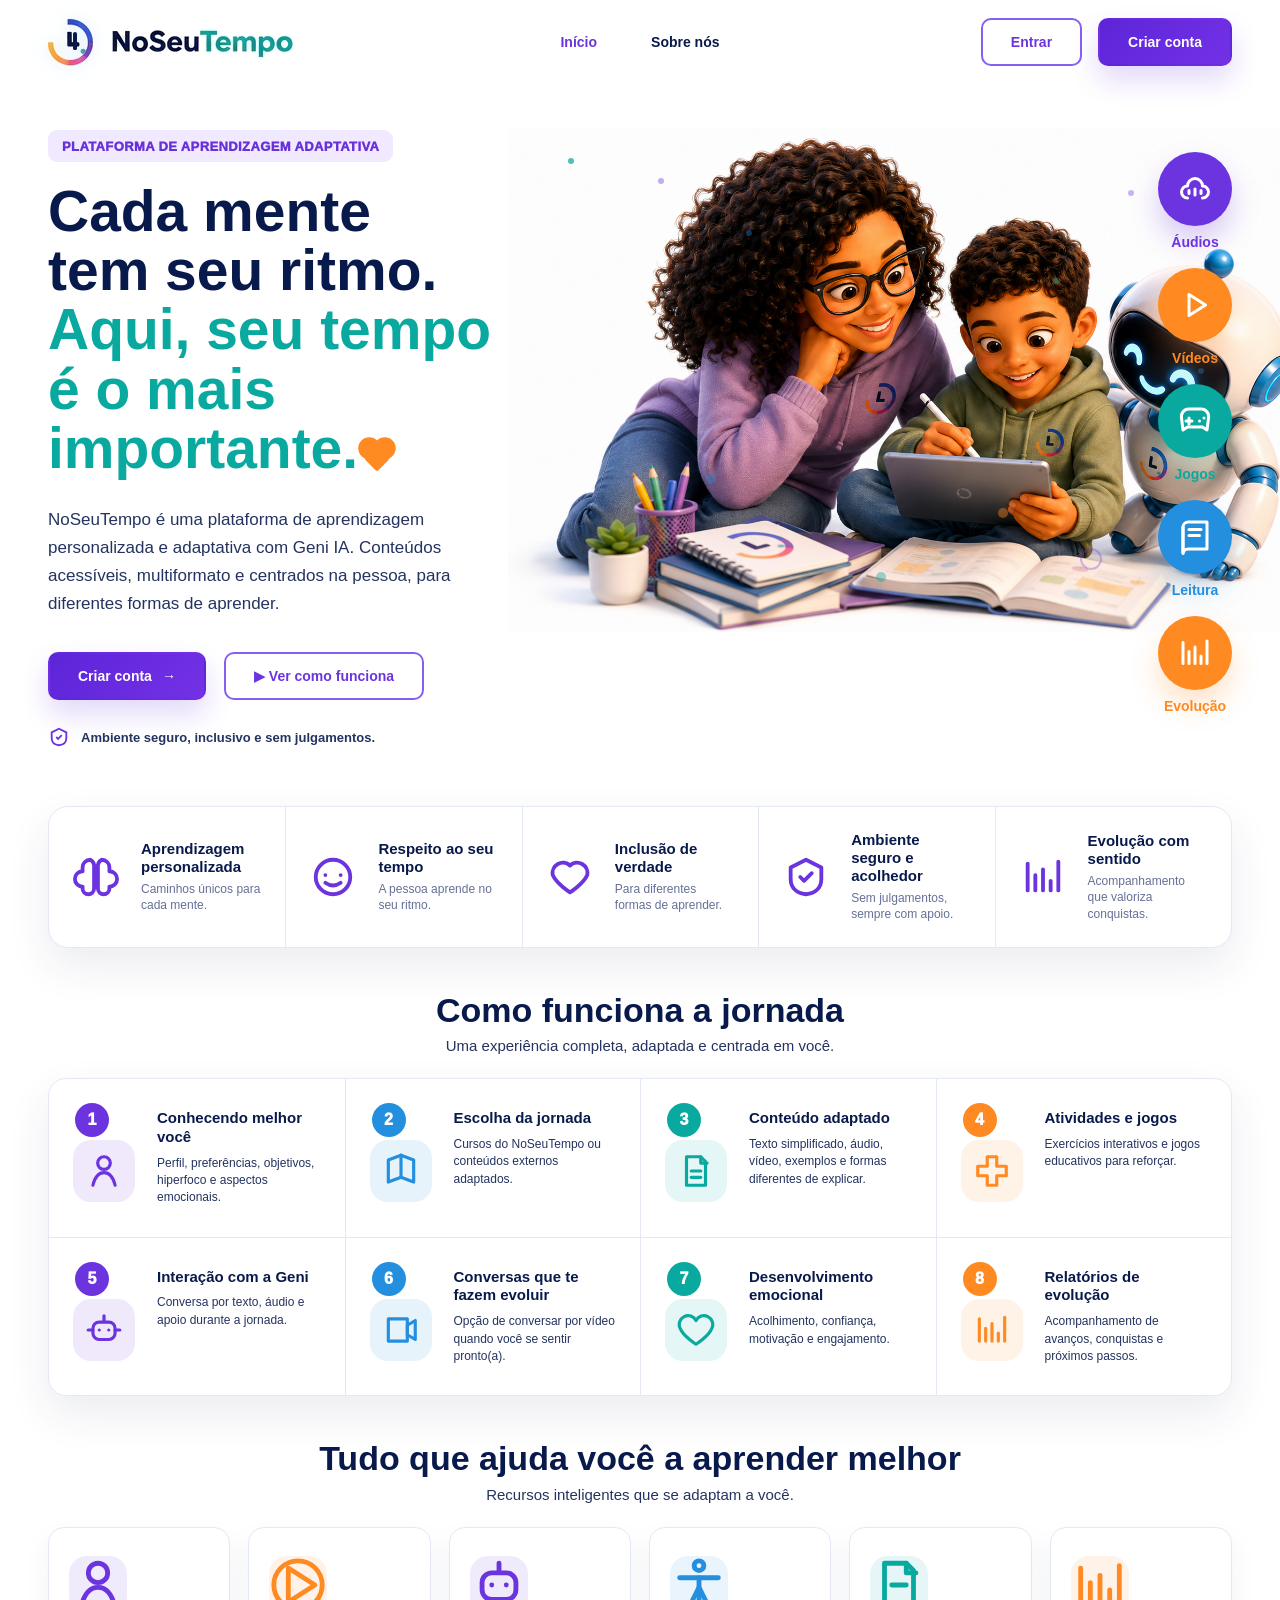
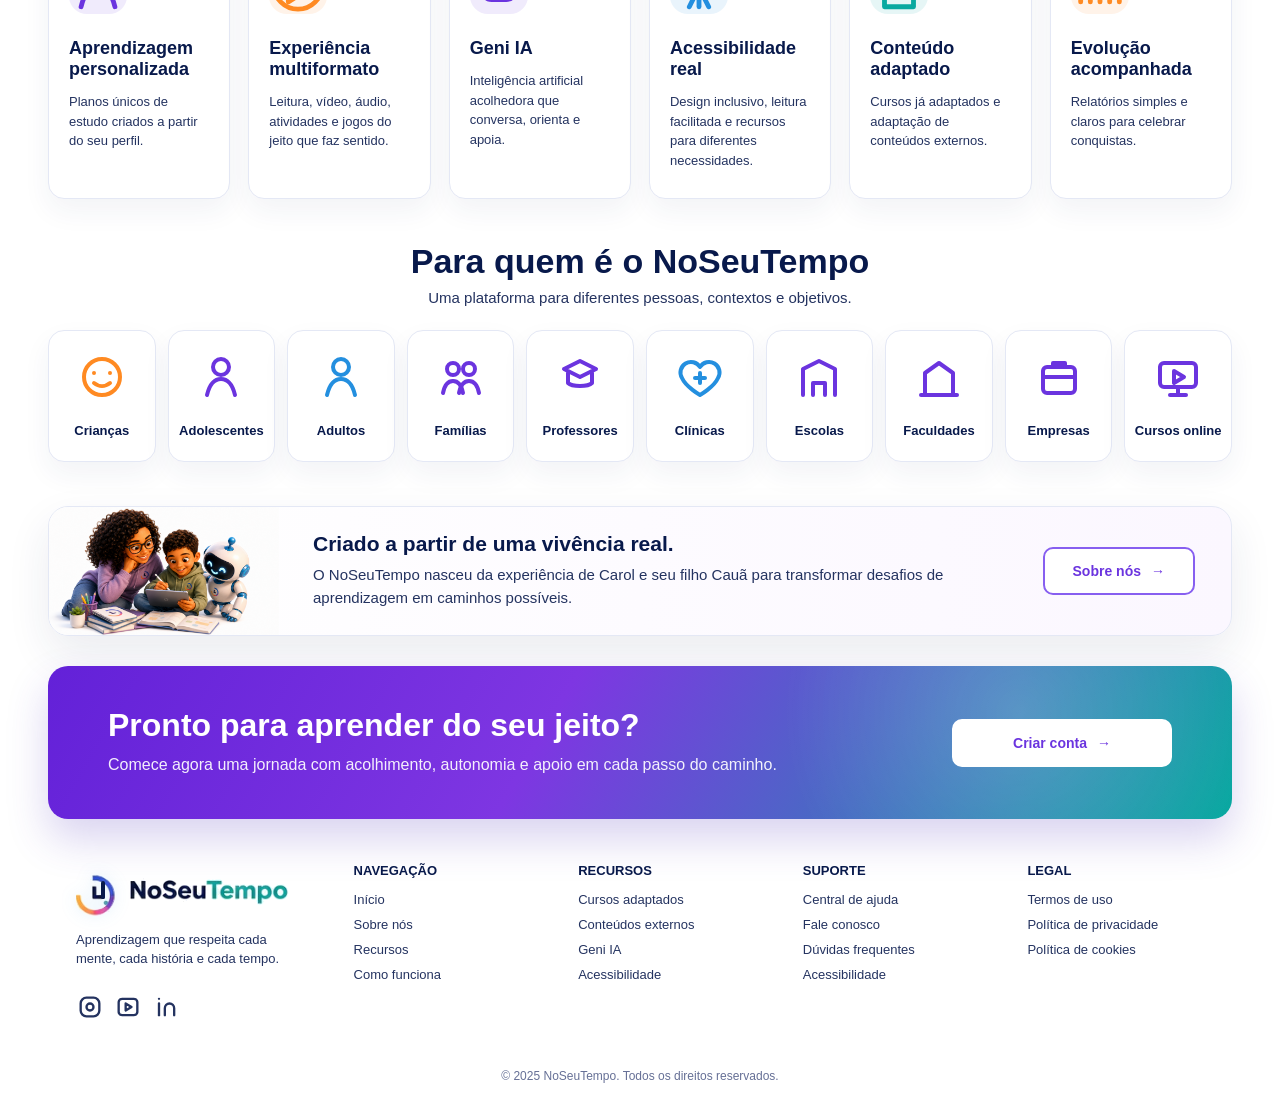
==== index.html @ c4e6cfd3 "Reapply "Ajusta hero com movimento e fundo limpo" This reverts commit c421df53756c63078d2cfce606e432" ====
<!doctype html>
<html lang="pt-BR">
  <head>
    <meta charset="utf-8" />
    <meta name="viewport" content="width=device-width, initial-scale=1" />
    <title>NoSeuTempo | Home pública</title>
    <meta name="description" content="NoSeuTempo é uma plataforma de aprendizagem adaptativa com Geni IA, conteúdos acessíveis e jornadas personalizadas." />
    <style>
      :root {
        --ink: #08194b;
        --text: #243360;
        --muted: #667096;
        --line: #e4e8f5;
        --panel: #ffffff;
        --purple: #6b34df;
        --purple-2: #934bff;
        --blue: #248fdf;
        --teal: #09a9a0;
        --orange: #ff8a22;
        --green: #15a86f;
        --shadow: 0 18px 44px rgba(35, 45, 94, 0.09);
      }

      * { box-sizing: border-box; }
      html { scroll-behavior: smooth; }
      body {
        margin: 0;
        overflow-x: hidden;
        color: var(--text);
        background: #ffffff;
        font-family: Inter, "Segoe UI", Arial, sans-serif;
      }
      a { color: inherit; text-decoration: none; }
      img { display: block; max-width: 100%; }

      .wrap { width: min(1280px, calc(100% - 96px)); margin: 0 auto; }

      .header {
        display: grid;
        grid-template-columns: 1fr auto 1fr;
        align-items: center;
        min-height: 84px;
        gap: 28px;
      }
      .brand,
      .logo-lockup {
        display: inline-flex;
        align-items: center;
        gap: 10px;
      }
      .logo-mark {
        position: relative;
        width: 54px;
        height: 52px;
        flex: 0 0 auto;
        filter: drop-shadow(0 0 8px rgba(36, 143, 223, .13));
      }
      .logo-mark::before,
      .logo-mark::after {
        position: absolute;
        z-index: 3;
        left: 25px;
        bottom: 18px;
        content: "";
        border-radius: 999px;
        background: var(--ink);
        transform-origin: 2px calc(100% - 2px);
      }
      .logo-mark::before {
        width: 4px;
        height: 18px;
        animation: logoMinuteHand 7s ease-in-out infinite;
      }
      .logo-mark::after {
        width: 4px;
        height: 13px;
        animation: logoHourHand 11s ease-in-out infinite;
      }
      .logo-clock,
      .logo-ring {
        width: 54px;
        height: 52px;
      }
      .logo-clock {
        flex: 0 0 auto;
      }
      .logo-ring {
        position: absolute;
        inset: 0;
        transform-origin: 50% 50%;
        animation: logoRingSpin 8s linear infinite;
        will-change: transform;
      }
      .logo-wordmark {
        width: 186px;
        height: auto;
        flex: 0 0 auto;
      }
      @keyframes logoRingSpin {
        to { transform: rotate(360deg); }
      }
      @keyframes logoMinuteHand {
        0%, 100% { transform: rotate(0deg); }
        50% { transform: rotate(22deg); }
      }
      @keyframes logoHourHand {
        0%, 100% { transform: rotate(-90deg); }
        50% { transform: rotate(-66deg); }
      }
      .nav { display: flex; gap: 54px; justify-content: center; font-size: 14px; font-weight: 850; color: var(--ink); }
      .nav a.active { color: var(--purple); }
      .actions { display: flex; justify-content: flex-end; gap: 16px; }
      .btn {
        display: inline-flex;
        align-items: center;
        justify-content: center;
        gap: 10px;
        min-height: 48px;
        padding: 0 28px;
        border-radius: 10px;
        border: 2px solid transparent;
        font-size: 14px;
        font-weight: 900;
        white-space: nowrap;
      }
      .btn-primary { color: #fff; background: linear-gradient(135deg, #5d25d8, #7431e6); box-shadow: 0 14px 28px rgba(93, 37, 216, .18); }
      .btn-outline { color: var(--purple); background: #fff; border-color: #875ff0; }

      .hero {
        display: grid;
        grid-template-columns: minmax(390px, .82fr) minmax(560px, 1.18fr);
        gap: 28px;
        align-items: start;
        padding: 46px 0 36px;
        background: #fff;
      }
      .badge {
        display: inline-flex;
        min-height: 32px;
        align-items: center;
        padding: 0 14px;
        border-radius: 9px;
        color: #6931d8;
        background: #f0e9ff;
        font-size: 13px;
        font-weight: 950;
        letter-spacing: .03em;
        text-transform: uppercase;
      }
      .hero h1 {
        margin: 20px 0 0;
        color: var(--ink);
        font-size: clamp(44px, 4.45vw, 64px);
        line-height: 1.04;
        letter-spacing: 0;
      }
      .hero h1 span { color: var(--teal); }
      .heart {
        display: inline-block;
        width: 22px;
        height: 22px;
        margin-left: 8px;
        border-radius: 7px 7px 2px 7px;
        background: var(--orange);
        transform: rotate(45deg);
        vertical-align: 0.02em;
      }
      .heart::before, .heart::after {
        position: absolute;
        content: "";
        width: 22px;
        height: 22px;
        border-radius: 50%;
        background: var(--orange);
      }
      .heart::before { left: -11px; top: 0; }
      .heart::after { left: 0; top: -11px; }
      .hero p {
        max-width: 530px;
        margin: 28px 0 0;
        color: var(--text);
        font-size: 17px;
        line-height: 1.65;
      }
      .hero-actions { display: flex; gap: 18px; margin-top: 34px; }
      .safe-note {
        display: flex;
        align-items: center;
        gap: 11px;
        margin-top: 26px;
        color: var(--text);
        font-size: 13px;
        font-weight: 850;
      }
      .safe-note svg { width: 22px; height: 22px; color: var(--purple); fill: none; stroke: currentColor; stroke-width: 2; }

      .hero-art {
        position: relative;
        min-height: 610px;
      }
      .family-hero {
        position: absolute;
        left: -42px;
        top: -2px;
        z-index: 2;
        width: 895px;
        max-width: none;
        animation: heroFloat 7s ease-in-out infinite;
      }
      .hero-ring {
        position: absolute;
        z-index: 1;
        right: 52px;
        top: 20px;
        width: 455px;
        height: 455px;
        border: 1px dashed rgba(107, 52, 223, .22);
        border-radius: 50%;
        background: transparent;
      }
      .learning-particles {
        position: absolute;
        z-index: 3;
        inset: 28px 74px 78px 18px;
        pointer-events: none;
      }
      .learning-particles::before,
      .learning-particles::after {
        position: absolute;
        width: 6px;
        height: 6px;
        content: "";
        border-radius: 50%;
        opacity: .72;
        background: var(--teal);
        box-shadow:
          90px 20px 0 rgba(107, 52, 223, .55),
          178px 72px 0 rgba(36, 143, 223, .5),
          330px 28px 0 rgba(255, 138, 34, .5),
          485px 120px 0 rgba(9, 169, 160, .5),
          560px 32px 0 rgba(107, 52, 223, .5),
          630px 210px 0 rgba(36, 143, 223, .45);
        animation: particleFlow 9s ease-in-out infinite;
      }
      .learning-particles::after {
        right: 56px;
        bottom: 92px;
        width: 18px;
        height: 18px;
        border: 2px solid rgba(107, 52, 223, .42);
        background: transparent;
        box-shadow:
          -88px -46px 0 -6px rgba(255, 138, 34, .58),
          -210px 18px 0 -6px rgba(9, 169, 160, .55),
          -380px -80px 0 -6px rgba(36, 143, 223, .5);
        animation: particleFlowAlt 10s ease-in-out infinite;
      }
      .side-icons {
        position: absolute;
        right: 0;
        top: 22px;
        z-index: 4;
        display: grid;
        gap: 18px;
      }
      .side-feature {
        display: grid;
        justify-items: center;
        gap: 8px;
        color: var(--c);
        font-size: 14px;
        font-weight: 900;
      }
      .side-feature .circle {
        display: grid;
        place-items: center;
        width: 74px;
        height: 74px;
        border-radius: 50%;
        color: #fff;
        background: var(--c);
        box-shadow: 0 15px 28px color-mix(in srgb, var(--c) 25%, transparent);
      }
      .side-feature svg { width: 36px; height: 36px; fill: none; stroke: currentColor; stroke-width: 2; stroke-linecap: round; stroke-linejoin: round; }
      @keyframes heroFloat {
        0%, 100% { transform: translate3d(0, 0, 0); }
        50% { transform: translate3d(0, -10px, 0); }
      }
      @keyframes particleFlow {
        0%, 100% { transform: translate3d(0, 0, 0); opacity: .6; }
        50% { transform: translate3d(12px, -16px, 0); opacity: .92; }
      }
      @keyframes particleFlowAlt {
        0%, 100% { transform: translate3d(0, 0, 0) rotate(0deg); opacity: .48; }
        50% { transform: translate3d(-14px, 10px, 0) rotate(18deg); opacity: .82; }
      }

      .value-strip {
        display: grid;
        grid-template-columns: repeat(5, 1fr);
        align-items: stretch;
        margin-top: 22px;
        border: 1px solid var(--line);
        border-radius: 20px;
        background: #fff;
        box-shadow: var(--shadow);
        overflow: hidden;
      }
      .value-item {
        display: grid;
        grid-template-columns: 54px 1fr;
        gap: 14px;
        align-items: center;
        min-height: 118px;
        padding: 24px 24px;
        border-left: 1px solid var(--line);
      }
      .value-item:first-child { border-left: 0; }
      .line-icon { width: 46px; height: 46px; color: var(--c); }
      .line-icon svg, .feature-icon svg, .audience-icon svg, .journey-icon svg, .footer-social svg {
        width: 100%; height: 100%; fill: none; stroke: currentColor; stroke-width: 2; stroke-linecap: round; stroke-linejoin: round;
      }
      .value-item strong { display: block; color: var(--ink); font-size: 15px; line-height: 1.2; }
      .value-item p { margin: 5px 0 0; color: var(--muted); font-size: 12px; line-height: 1.35; }

      .section-title { margin: 44px 0 24px; text-align: center; }
      .section-title h2 { margin: 0; color: var(--ink); font-size: 34px; line-height: 1.1; }
      .section-title p { margin: 8px 0 0; color: var(--text); font-size: 15px; }

      .journey-panel {
        display: grid;
        grid-template-columns: repeat(4, 1fr);
        border: 1px solid var(--line);
        border-radius: 18px;
        background: #fff;
        box-shadow: var(--shadow);
        overflow: hidden;
      }
      .journey-step {
        position: relative;
        display: grid;
        grid-template-columns: 68px 1fr;
        gap: 16px;
        min-height: 154px;
        padding: 30px 24px;
        border-left: 1px solid var(--line);
        border-top: 1px solid var(--line);
      }
      .journey-step:nth-child(4n+1) { border-left: 0; }
      .journey-step:nth-child(-n+4) { border-top: 0; }
      .num {
        position: absolute;
        top: 24px;
        left: 26px;
        display: grid;
        place-items: center;
        width: 34px;
        height: 34px;
        border-radius: 50%;
        color: #fff;
        background: var(--c);
        font-weight: 950;
      }
      .journey-icon {
        align-self: center;
        width: 62px;
        height: 62px;
        margin-top: 26px;
        padding: 12px;
        border-radius: 18px;
        color: var(--c);
        background: color-mix(in srgb, var(--c) 11%, #fff);
      }
      .journey-step h3 { margin: 0; color: var(--ink); font-size: 15px; line-height: 1.25; }
      .journey-step p { margin: 8px 0 0; color: var(--text); font-size: 12px; line-height: 1.45; }

      .resource-grid {
        display: grid;
        grid-template-columns: repeat(6, 1fr);
        gap: 18px;
      }
      .resource-card, .audience-card {
        border: 1px solid var(--line);
        border-radius: 16px;
        background: #fff;
        box-shadow: 0 12px 28px rgba(35, 45, 94, .06);
      }
      .resource-card {
        min-height: 250px;
        padding: 28px 20px;
      }
      .feature-icon {
        display: grid;
        place-items: center;
        width: 58px;
        height: 58px;
        border-radius: 18px;
        color: var(--c);
        background: color-mix(in srgb, var(--c) 10%, #fff);
      }
      .resource-card h3 { margin: 24px 0 0; color: var(--ink); font-size: 18px; line-height: 1.18; }
      .resource-card p { margin: 12px 0 0; color: var(--text); font-size: 13px; line-height: 1.5; }

      .audience-grid {
        display: grid;
        grid-template-columns: repeat(10, 1fr);
        gap: 12px;
      }
      .audience-card {
        display: grid;
        place-items: center;
        gap: 10px;
        min-height: 132px;
        padding: 16px 8px;
        color: var(--ink);
        text-align: center;
        font-size: 13px;
        font-weight: 900;
      }
      .audience-icon { width: 48px; height: 48px; color: var(--c); }

      .origin {
        display: grid;
        grid-template-columns: 230px 1fr auto;
        gap: 34px;
        align-items: center;
        margin-top: 44px;
        padding: 0 36px 0 0;
        border: 1px solid var(--line);
        border-radius: 20px;
        background: linear-gradient(90deg, #fff, #fbf7ff);
        box-shadow: var(--shadow);
        overflow: hidden;
      }
      .origin img { width: 230px; height: 128px; object-fit: cover; object-position: center; }
      .origin strong { display: block; color: var(--ink); font-size: 21px; }
      .origin p { max-width: 660px; margin: 8px 0 0; color: var(--text); font-size: 15px; line-height: 1.5; }

      .cta {
        display: grid;
        grid-template-columns: 1fr auto;
        align-items: center;
        gap: 26px;
        margin-top: 30px;
        padding: 42px 60px;
        border-radius: 20px;
        color: #fff;
        background:
          radial-gradient(circle at 82% 30%, rgba(255,255,255,.18), transparent 24%),
          linear-gradient(120deg, #6321d8 0%, #7e36e2 42%, #08a9a0 100%);
        box-shadow: 0 20px 42px rgba(81, 54, 188, .22);
      }
      .cta h2 { margin: 0; font-size: 32px; line-height: 1.12; }
      .cta p { margin: 10px 0 0; font-size: 16px; line-height: 1.5; color: rgba(255,255,255,.92); }
      .cta .btn { color: var(--purple); background: #fff; border-color: #fff; min-width: 220px; }

      .footer {
        display: grid;
        grid-template-columns: 1.3fr repeat(4, 1fr);
        gap: 48px;
        padding: 44px 28px 18px;
      }
      .footer .logo-mark { width: 46px; height: 44px; }
      .footer .logo-clock,
      .footer .logo-ring { width: 46px; height: 44px; }
      .footer .logo-wordmark { width: 162px; }
      .footer .logo-lockup { gap: 8px; }
      .footer small { display: block; max-width: 240px; margin-top: 10px; color: var(--text); font-size: 13px; line-height: 1.45; }
      .footer h3 { margin: 0 0 14px; color: var(--ink); font-size: 13px; text-transform: uppercase; }
      .footer a, .footer span { display: block; margin-top: 10px; color: var(--text); font-size: 13px; }
      .footer .logo-lockup { display: inline-flex; margin-top: 0; }
      .socials { display: flex; gap: 10px; margin-top: 14px; }
      .footer-social { display: grid !important; place-items: center; width: 28px; height: 28px; color: #7b859f; }
      .copyright { grid-column: 1 / -1; color: var(--muted); text-align: center; font-size: 12px; }

      @media (max-width: 1120px) {
        .wrap { width: min(920px, calc(100% - 44px)); }
        .hero { grid-template-columns: 1fr; }
        .hero-art { min-height: 560px; }
        .value-strip { grid-template-columns: repeat(2, 1fr); }
        .value-item:nth-child(odd) { border-left: 0; }
        .journey-panel { grid-template-columns: repeat(2, 1fr); }
        .journey-step:nth-child(4n+1) { border-left: 1px solid var(--line); }
        .journey-step:nth-child(2n+1) { border-left: 0; }
        .journey-step:nth-child(-n+4) { border-top: 1px solid var(--line); }
        .journey-step:nth-child(-n+2) { border-top: 0; }
        .resource-grid { grid-template-columns: repeat(3, 1fr); }
        .audience-grid { grid-template-columns: repeat(5, 1fr); }
        .origin { grid-template-columns: 220px 1fr; padding-right: 24px; }
        .origin .btn { grid-column: 2; justify-self: start; margin-bottom: 22px; }
        .footer { grid-template-columns: repeat(2, 1fr); }
      }

      @media (max-width: 680px) {
        .wrap { width: min(350px, calc(100% - 36px)); }
        .header { grid-template-columns: 1fr auto; min-height: 78px; }
        .logo-mark,
        .logo-clock,
        .logo-ring { width: 45px; height: 43px; }
        .logo-wordmark { width: 154px; }
        .nav { display: none; }
        .actions .btn-outline { display: none; }
        .actions .btn { min-height: 42px; padding: 0 16px; }
        .hero { padding: 28px 0 34px; }
        .hero h1 { font-size: 40px; }
        .hero p { font-size: 16px; line-height: 1.58; }
        .hero-actions { flex-direction: column; }
        .hero-actions .btn { width: 100%; }
        .hero-art { min-height: 600px; }
        .family-hero { left: -20px; right: auto; top: auto; bottom: 28px; width: 420px; max-width: none; }
        .hero-ring { top: 80px; right: -70px; width: 330px; height: 330px; }
        .learning-particles { inset: 70px 8px 120px 8px; }
        .side-icons { right: -4px; top: 20px; gap: 10px; }
        .side-feature { font-size: 11px; }
        .side-feature .circle { width: 48px; height: 48px; }
        .side-feature svg { width: 24px; height: 24px; }
        .value-strip, .journey-panel, .resource-grid, .audience-grid, .origin, .cta, .footer { grid-template-columns: 1fr; }
        .value-item, .value-item:first-child { border-left: 0; border-top: 1px solid var(--line); }
        .value-item:first-child { border-top: 0; }
        .journey-step, .journey-step:nth-child(2n+1) { border-left: 0; }
        .journey-step:nth-child(-n+2) { border-top: 1px solid var(--line); }
        .journey-step:first-child { border-top: 0; }
        .origin { padding: 0 0 24px; }
        .origin img { width: 100%; height: 170px; }
        .origin div { padding: 0 22px; }
        .origin .btn { grid-column: auto; margin: 0 22px; }
        .cta { padding: 30px 24px; }
        .cta .btn { width: 100%; min-width: 0; }
        .copyright { text-align: left; }
      }
      @media (prefers-reduced-motion: reduce) {
        .logo-ring,
        .logo-mark::before,
        .logo-mark::after,
        .family-hero,
        .learning-particles::before,
        .learning-particles::after {
          animation: none;
        }
      }
    </style>
  </head>
  <body>
    <header class="header wrap">
      <a class="brand" href="index.html" aria-label="NoSeuTempo">
        <span class="logo-mark" aria-hidden="true">
          <img class="logo-clock" src="assets/home/logo-clock.png" alt="" />
          <img class="logo-ring" src="assets/home/logo-ring.png" alt="" />
        </span>
        <img class="logo-wordmark" src="assets/home/logo-wordmark.png" alt="NoSeuTempo" />
      </a>
      <nav class="nav" aria-label="Navegação principal"><a class="active" href="#inicio">Início</a><a href="sobrenos.html">Sobre nós</a></nav>
      <div class="actions"><a class="btn btn-outline" href="plataforma.html">Entrar</a><a class="btn btn-primary" href="plataforma.html">Criar conta</a></div>
    </header>

    <main id="inicio" class="wrap">
      <section class="hero">
        <div>
          <span class="badge">Plataforma de aprendizagem adaptativa</span>
          <h1>Cada mente<br />tem seu ritmo.<br /><span>Aqui, seu tempo<br />é o mais importante.<i class="heart" aria-hidden="true"></i></span></h1>
          <p>NoSeuTempo é uma plataforma de aprendizagem personalizada e adaptativa com Geni IA. Conteúdos acessíveis, multiformato e centrados na pessoa, para diferentes formas de aprender.</p>
          <div class="hero-actions"><a class="btn btn-primary" href="plataforma.html">Criar conta <span aria-hidden="true">→</span></a><a class="btn btn-outline" href="#jornada">▶ Ver como funciona</a></div>
          <div class="safe-note"><svg viewBox="0 0 24 24"><path d="M12 3l8 4v6c0 4.8-3.2 7.4-8 8-4.8-.6-8-3.2-8-8V7l8-4z"/><path d="M9 12l2 2 4-4"/></svg>Ambiente seguro, inclusivo e sem julgamentos.</div>
        </div>

        <div class="hero-art" aria-label="Família aprendendo com a Geni">
          <div class="hero-ring"></div>
          <span class="learning-particles" aria-hidden="true"></span>
          <img class="family-hero" src="assets/home/tela-home.png" alt="Carol, Cauã e Geni estudando juntos" />
          <div class="side-icons">
            <div class="side-feature" style="--c:var(--purple)"><span class="circle"><svg viewBox="0 0 24 24"><path d="M7 18a4 4 0 0 1 0-8 5 5 0 0 1 10 0 4 4 0 0 1 0 8"/><path d="M8 15v-2"/><path d="M12 16v-4"/><path d="M16 15v-2"/></svg></span>Áudios</div>
            <div class="side-feature" style="--c:var(--orange)"><span class="circle"><svg viewBox="0 0 24 24"><path d="M8 5v14l11-7z"/></svg></span>Vídeos</div>
            <div class="side-feature" style="--c:var(--teal)"><span class="circle"><svg viewBox="0 0 24 24"><path d="M6 12h4"/><path d="M8 10v4"/><path d="M15 12h.01"/><path d="M18 10h.01"/><path d="M17 16l3 2 1-8a5 5 0 0 0-5-6H8a5 5 0 0 0-5 6l1 8 3-2z"/></svg></span>Jogos</div>
            <div class="side-feature" style="--c:var(--blue)"><span class="circle"><svg viewBox="0 0 24 24"><path d="M4 5.5A3.5 3.5 0 0 1 7.5 2H20v18H7.5A3.5 3.5 0 0 0 4 23z"/><path d="M4 5.5v17"/><path d="M8 7h8"/><path d="M8 11h7"/></svg></span>Leitura</div>
            <div class="side-feature" style="--c:var(--orange)"><span class="circle"><svg viewBox="0 0 24 24"><path d="M4 19V5"/><path d="M8 19v-8"/><path d="M12 19V8"/><path d="M16 19v-5"/><path d="M20 19V4"/></svg></span>Evolução</div>
          </div>
        </div>
      </section>

      <section class="value-strip" aria-label="Diferenciais">
        <article class="value-item" style="--c:var(--purple)"><span class="line-icon"><svg viewBox="0 0 24 24"><path d="M9 3a4 4 0 0 0-4 4v2a4 4 0 0 0 0 8v1a3 3 0 0 0 6 0V7a4 4 0 0 0-2-4z"/><path d="M15 3a4 4 0 0 1 4 4v2a4 4 0 0 1 0 8v1a3 3 0 0 1-6 0V7a4 4 0 0 1 2-4z"/></svg></span><div><strong>Aprendizagem personalizada</strong><p>Caminhos únicos para cada mente.</p></div></article>
        <article class="value-item" style="--c:var(--purple)"><span class="line-icon"><svg viewBox="0 0 24 24"><circle cx="12" cy="12" r="9"/><path d="M8 11h.01"/><path d="M16 11h.01"/><path d="M8 15c2.5 1.8 5.5 1.8 8 0"/></svg></span><div><strong>Respeito ao seu tempo</strong><p>A pessoa aprende no seu ritmo.</p></div></article>
        <article class="value-item" style="--c:var(--purple)"><span class="line-icon"><svg viewBox="0 0 24 24"><path d="M12 20s-7-4.4-9-9a5.4 5.4 0 0 1 9-5 5.4 5.4 0 0 1 9 5c-2 4.6-9 9-9 9z"/></svg></span><div><strong>Inclusão de verdade</strong><p>Para diferentes formas de aprender.</p></div></article>
        <article class="value-item" style="--c:var(--purple)"><span class="line-icon"><svg viewBox="0 0 24 24"><path d="M12 3l8 4v6c0 4.8-3.2 7.4-8 8-4.8-.6-8-3.2-8-8V7l8-4z"/><path d="M9 12l2 2 4-4"/></svg></span><div><strong>Ambiente seguro e acolhedor</strong><p>Sem julgamentos, sempre com apoio.</p></div></article>
        <article class="value-item" style="--c:var(--purple)"><span class="line-icon"><svg viewBox="0 0 24 24"><path d="M4 19V5"/><path d="M8 19v-8"/><path d="M12 19V8"/><path d="M16 19v-5"/><path d="M20 19V4"/></svg></span><div><strong>Evolução com sentido</strong><p>Acompanhamento que valoriza conquistas.</p></div></article>
      </section>

      <section id="jornada">
        <div class="section-title"><h2>Como funciona a jornada</h2><p>Uma experiência completa, adaptada e centrada em você.</p></div>
        <div class="journey-panel">
          <article class="journey-step" style="--c:var(--purple)"><span class="num">1</span><span class="journey-icon"><svg viewBox="0 0 24 24"><circle cx="12" cy="7" r="4"/><path d="M5 21c1.2-5 3.7-8 7-8s5.8 3 7 8"/></svg></span><div><h3>Conhecendo melhor você</h3><p>Perfil, preferências, objetivos, hiperfoco e aspectos emocionais.</p></div></article>
          <article class="journey-step" style="--c:var(--blue)"><span class="num">2</span><span class="journey-icon"><svg viewBox="0 0 24 24"><path d="M4 19V5l8-3 8 3v14l-8-3z"/><path d="M12 2v14"/></svg></span><div><h3>Escolha da jornada</h3><p>Cursos do NoSeuTempo ou conteúdos externos adaptados.</p></div></article>
          <article class="journey-step" style="--c:var(--teal)"><span class="num">3</span><span class="journey-icon"><svg viewBox="0 0 24 24"><path d="M6 3h9l3 3v15H6z"/><path d="M15 3v4h4"/><path d="M9 12h6"/><path d="M9 16h6"/></svg></span><div><h3>Conteúdo adaptado</h3><p>Texto simplificado, áudio, vídeo, exemplos e formas diferentes de explicar.</p></div></article>
          <article class="journey-step" style="--c:var(--orange)"><span class="num">4</span><span class="journey-icon"><svg viewBox="0 0 24 24"><path d="M9 3h6v6h6v6h-6v6H9v-6H3V9h6z"/></svg></span><div><h3>Atividades e jogos</h3><p>Exercícios interativos e jogos educativos para reforçar.</p></div></article>
          <article class="journey-step" style="--c:var(--purple)"><span class="num">5</span><span class="journey-icon"><svg viewBox="0 0 24 24"><path d="M12 3v3"/><rect x="5" y="7" width="14" height="11" rx="4"/><path d="M2 12h3"/><path d="M19 12h3"/><path d="M9 12h.01"/><path d="M15 12h.01"/></svg></span><div><h3>Interação com a Geni</h3><p>Conversa por texto, áudio e apoio durante a jornada.</p></div></article>
          <article class="journey-step" style="--c:var(--blue)"><span class="num">6</span><span class="journey-icon"><svg viewBox="0 0 24 24"><path d="M4 5h12v14H4z"/><path d="M16 9l5-3v12l-5-3z"/></svg></span><div><h3>Conversas que te fazem evoluir</h3><p>Opção de conversar por vídeo quando você se sentir pronto(a).</p></div></article>
          <article class="journey-step" style="--c:var(--teal)"><span class="num">7</span><span class="journey-icon"><svg viewBox="0 0 24 24"><path d="M12 21s-8-5-10-10a5.5 5.5 0 0 1 10-5 5.5 5.5 0 0 1 10 5c-2 5-10 10-10 10z"/></svg></span><div><h3>Desenvolvimento emocional</h3><p>Acolhimento, confiança, motivação e engajamento.</p></div></article>
          <article class="journey-step" style="--c:var(--orange)"><span class="num">8</span><span class="journey-icon"><svg viewBox="0 0 24 24"><path d="M4 19V5"/><path d="M8 19v-8"/><path d="M12 19V8"/><path d="M16 19v-5"/><path d="M20 19V4"/></svg></span><div><h3>Relatórios de evolução</h3><p>Acompanhamento de avanços, conquistas e próximos passos.</p></div></article>
        </div>
      </section>

      <section>
        <div class="section-title"><h2>Tudo que ajuda você a aprender melhor</h2><p>Recursos inteligentes que se adaptam a você.</p></div>
        <div class="resource-grid">
          <article class="resource-card" style="--c:var(--purple)"><span class="feature-icon"><svg viewBox="0 0 24 24"><circle cx="12" cy="7" r="4"/><path d="M5 21c1.2-5 3.7-8 7-8s5.8 3 7 8"/></svg></span><h3>Aprendizagem personalizada</h3><p>Planos únicos de estudo criados a partir do seu perfil.</p></article>
          <article class="resource-card" style="--c:var(--orange)"><span class="feature-icon"><svg viewBox="0 0 24 24"><path d="M8 5v14l11-7z"/><circle cx="12" cy="12" r="10"/></svg></span><h3>Experiência multiformato</h3><p>Leitura, vídeo, áudio, atividades e jogos do jeito que faz sentido.</p></article>
          <article class="resource-card" style="--c:var(--purple)"><span class="feature-icon"><svg viewBox="0 0 24 24"><path d="M12 3v3"/><rect x="5" y="7" width="14" height="11" rx="4"/><path d="M9 12h.01"/><path d="M15 12h.01"/></svg></span><h3>Geni IA</h3><p>Inteligência artificial acolhedora que conversa, orienta e apoia.</p></article>
          <article class="resource-card" style="--c:var(--blue)"><span class="feature-icon"><svg viewBox="0 0 24 24"><circle cx="12" cy="4" r="2"/><path d="M4 9h16"/><path d="M12 9v12"/><path d="M8 21l4-8 4 8"/></svg></span><h3>Acessibilidade real</h3><p>Design inclusivo, leitura facilitada e recursos para diferentes necessidades.</p></article>
          <article class="resource-card" style="--c:var(--teal)"><span class="feature-icon"><svg viewBox="0 0 24 24"><path d="M6 3h9l3 3v15H6z"/><path d="M15 3v4h4"/><path d="M9 12h6"/></svg></span><h3>Conteúdo adaptado</h3><p>Cursos já adaptados e adaptação de conteúdos externos.</p></article>
          <article class="resource-card" style="--c:var(--orange)"><span class="feature-icon"><svg viewBox="0 0 24 24"><path d="M4 19V5"/><path d="M8 19v-8"/><path d="M12 19V8"/><path d="M16 19v-5"/><path d="M20 19V4"/></svg></span><h3>Evolução acompanhada</h3><p>Relatórios simples e claros para celebrar conquistas.</p></article>
        </div>
      </section>

      <section>
        <div class="section-title"><h2>Para quem é o NoSeuTempo</h2><p>Uma plataforma para diferentes pessoas, contextos e objetivos.</p></div>
        <div class="audience-grid">
          <div class="audience-card" style="--c:var(--orange)"><span class="audience-icon"><svg viewBox="0 0 24 24"><circle cx="12" cy="12" r="9"/><path d="M8 10h.01"/><path d="M16 10h.01"/><path d="M8 15c2.5 2 5.5 2 8 0"/></svg></span>Crianças</div>
          <div class="audience-card" style="--c:var(--purple)"><span class="audience-icon"><svg viewBox="0 0 24 24"><circle cx="12" cy="7" r="4"/><path d="M5 21c1.2-5 3.7-8 7-8s5.8 3 7 8"/></svg></span>Adolescentes</div>
          <div class="audience-card" style="--c:var(--blue)"><span class="audience-icon"><svg viewBox="0 0 24 24"><circle cx="12" cy="7" r="4"/><path d="M5 21c1.2-5 3.7-8 7-8s5.8 3 7 8"/></svg></span>Adultos</div>
          <div class="audience-card" style="--c:var(--purple)"><span class="audience-icon"><svg viewBox="0 0 24 24"><circle cx="8" cy="8" r="3"/><circle cx="16" cy="8" r="3"/><path d="M3 20c.8-4 2.8-6 5-6s4.2 2 5 6"/><path d="M11 20c.8-4 2.8-6 5-6s4.2 2 5 6"/></svg></span>Famílias</div>
          <div class="audience-card" style="--c:var(--purple)"><span class="audience-icon"><svg viewBox="0 0 24 24"><path d="M4 8l8-4 8 4-8 4z"/><path d="M6 10v5c2 2 10 2 12 0v-5"/></svg></span>Professores</div>
          <div class="audience-card" style="--c:var(--blue)"><span class="audience-icon"><svg viewBox="0 0 24 24"><path d="M12 21s-7-4-9-8.5A5 5 0 0 1 12 7a5 5 0 0 1 9 5.5C19 17 12 21 12 21z"/><path d="M12 10v5"/><path d="M9.5 12.5h5"/></svg></span>Clínicas</div>
          <div class="audience-card" style="--c:var(--purple)"><span class="audience-icon"><svg viewBox="0 0 24 24"><path d="M4 21V8l8-4 8 4v13"/><path d="M9 21v-6h6v6"/></svg></span>Escolas</div>
          <div class="audience-card" style="--c:var(--purple)"><span class="audience-icon"><svg viewBox="0 0 24 24"><path d="M3 21h18"/><path d="M5 21V10l7-5 7 5v11"/></svg></span>Faculdades</div>
          <div class="audience-card" style="--c:var(--purple)"><span class="audience-icon"><svg viewBox="0 0 24 24"><rect x="4" y="7" width="16" height="13" rx="2"/><path d="M9 7V5h6v2"/><path d="M4 12h16"/></svg></span>Empresas</div>
          <div class="audience-card" style="--c:var(--purple)"><span class="audience-icon"><svg viewBox="0 0 24 24"><rect x="3" y="5" width="18" height="12" rx="2"/><path d="M8 21h8"/><path d="M12 17v4"/><path d="M10 9l5 3-5 3z"/></svg></span>Cursos online</div>
        </div>
      </section>

      <section class="origin">
        <img src="assets/home/tela-home.png" alt="Carol, Cauã e Geni" />
        <div><strong>Criado a partir de uma vivência real.</strong><p>O NoSeuTempo nasceu da experiência de Carol e seu filho Cauã para transformar desafios de aprendizagem em caminhos possíveis.</p></div>
        <a class="btn btn-outline" href="sobrenos.html">Sobre nós <span aria-hidden="true">→</span></a>
      </section>

      <section class="cta">
        <div><h2>Pronto para aprender do seu jeito?</h2><p>Comece agora uma jornada com acolhimento, autonomia e apoio em cada passo do caminho.</p></div>
        <a class="btn" href="plataforma.html">Criar conta <span aria-hidden="true">→</span></a>
      </section>
    </main>

    <footer class="footer wrap">
      <div><a class="logo-lockup" href="index.html" aria-label="NoSeuTempo"><span class="logo-mark" aria-hidden="true"><img class="logo-clock" src="assets/home/logo-clock.png" alt="" /><img class="logo-ring" src="assets/home/logo-ring.png" alt="" /></span><img class="logo-wordmark" src="assets/home/logo-wordmark.png" alt="NoSeuTempo" /></a><small>Aprendizagem que respeita cada mente, cada história e cada tempo.</small><div class="socials"><a class="footer-social" href="#"><svg viewBox="0 0 24 24"><rect x="4" y="4" width="16" height="16" rx="5"/><circle cx="12" cy="12" r="3"/></svg></a><a class="footer-social" href="#"><svg viewBox="0 0 24 24"><path d="M4 8s0-3 3-3h10c3 0 3 3 3 3v8s0 3-3 3H7c-3 0-3-3-3-3z"/><path d="M10 9l5 3-5 3z"/></svg></a><a class="footer-social" href="#"><svg viewBox="0 0 24 24"><path d="M6 9v10"/><path d="M6 5v.01"/><path d="M11 19v-6a4 4 0 0 1 8 0v6"/></svg></a></div></div>
      <div><h3>Navegação</h3><a>Início</a><a>Sobre nós</a><a>Recursos</a><a>Como funciona</a></div>
      <div><h3>Recursos</h3><a>Cursos adaptados</a><a>Conteúdos externos</a><a>Geni IA</a><a>Acessibilidade</a></div>
      <div><h3>Suporte</h3><a>Central de ajuda</a><a>Fale conosco</a><a>Dúvidas frequentes</a><a>Acessibilidade</a></div>
      <div><h3>Legal</h3><a>Termos de uso</a><a>Política de privacidade</a><a>Política de cookies</a></div>
      <div class="copyright">© 2025 NoSeuTempo. Todos os direitos reservados.</div>
    </footer>
  </body>
</html>
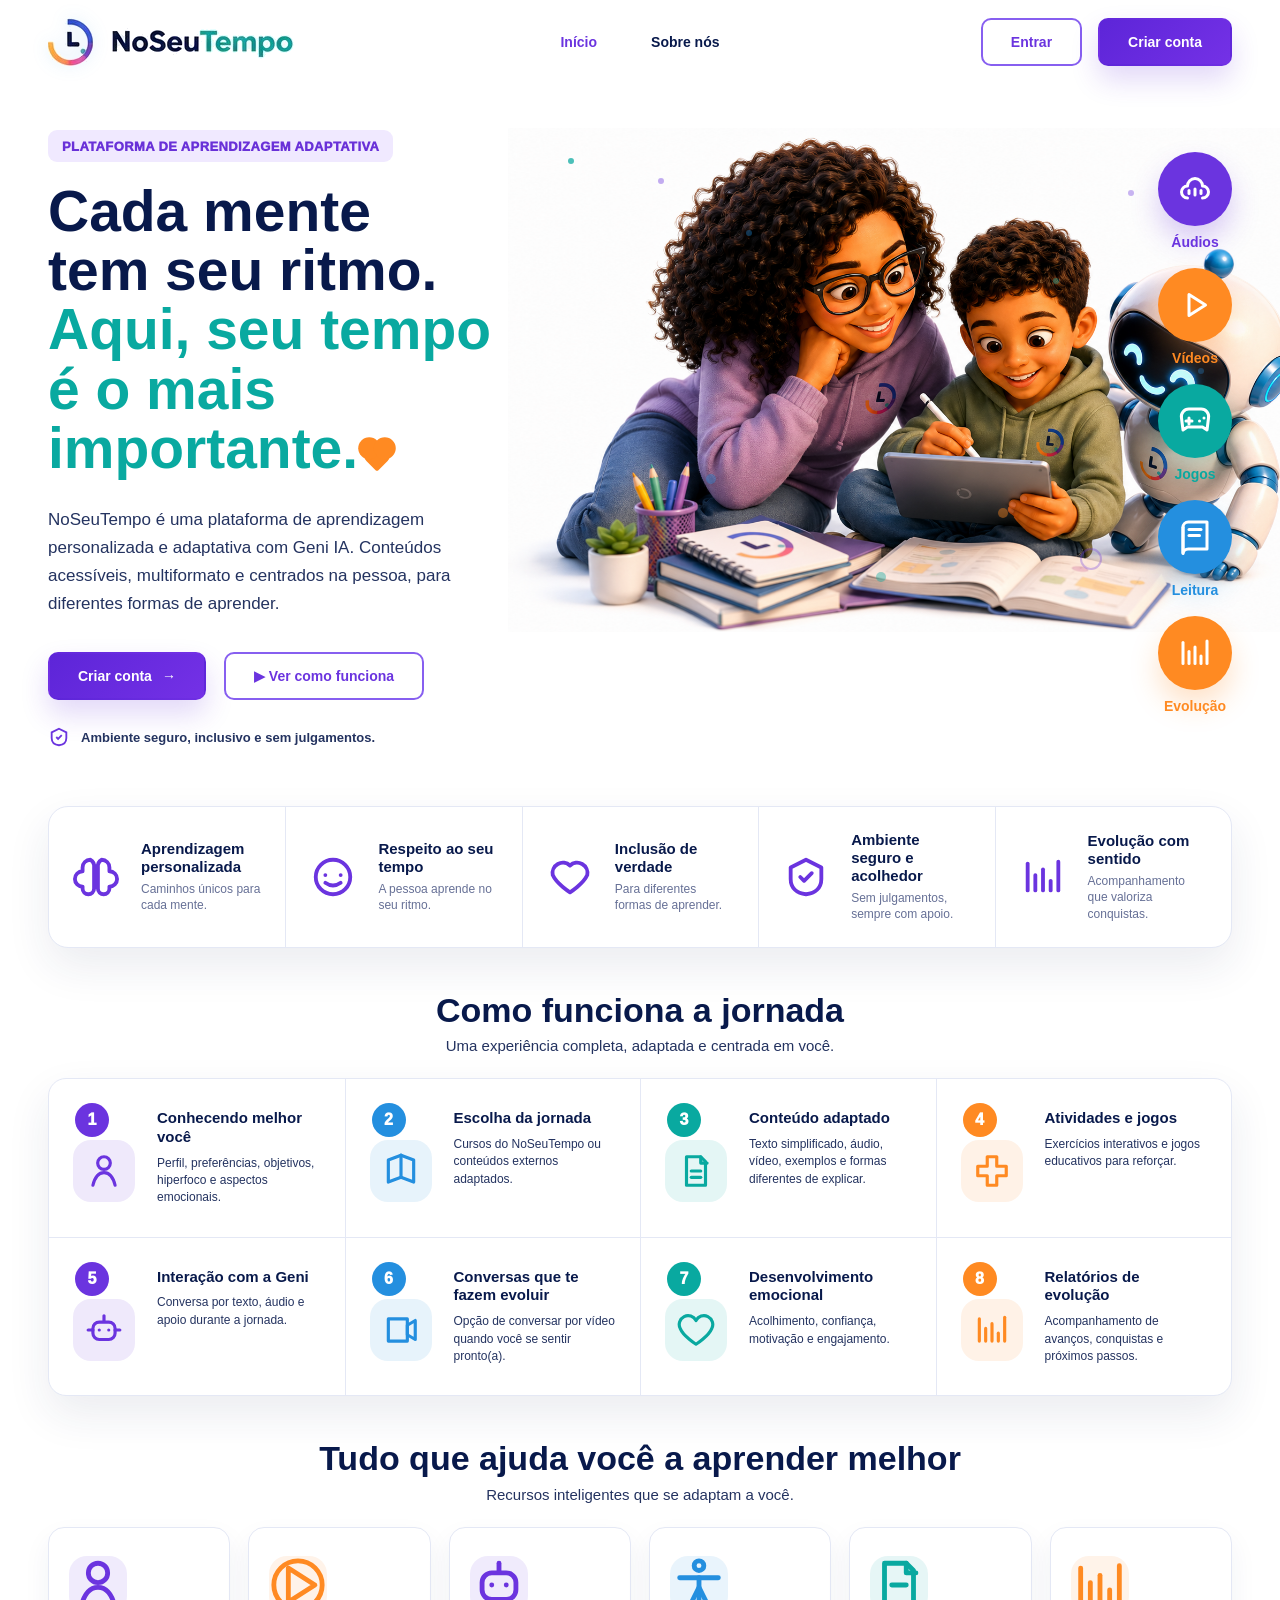
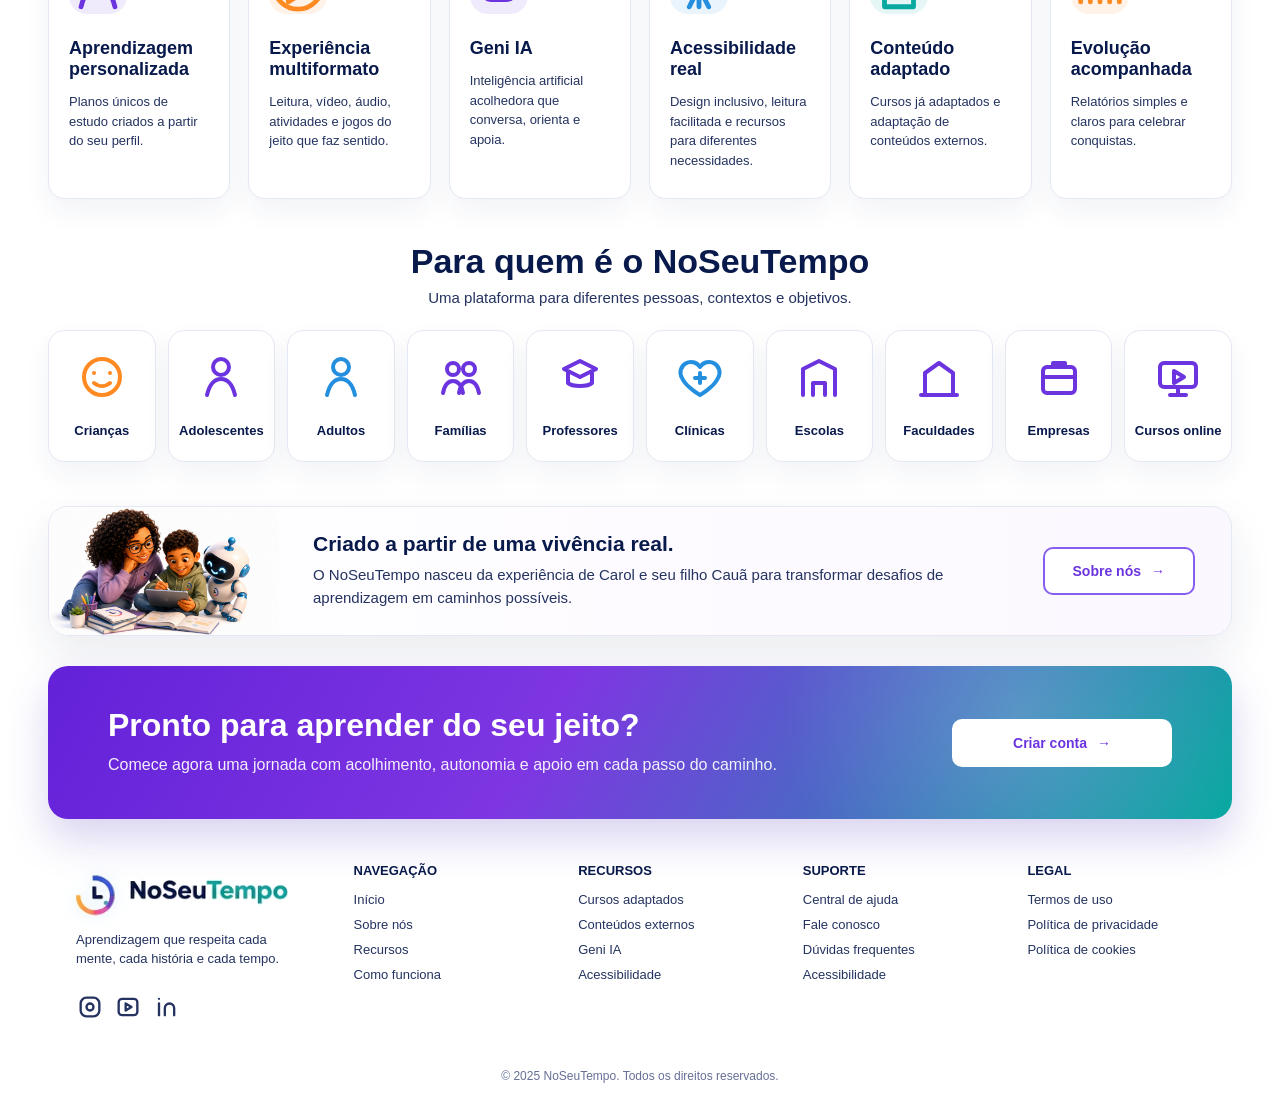
==== commit d56ece98: "Simplifica animacao da logo" ====
--- a/index.html
+++ b/index.html
@@ -55,27 +55,6 @@
         flex: 0 0 auto;
         filter: drop-shadow(0 0 8px rgba(36, 143, 223, .13));
       }
-      .logo-mark::before,
-      .logo-mark::after {
-        position: absolute;
-        z-index: 3;
-        left: 25px;
-        bottom: 18px;
-        content: "";
-        border-radius: 999px;
-        background: var(--ink);
-        transform-origin: 2px calc(100% - 2px);
-      }
-      .logo-mark::before {
-        width: 4px;
-        height: 18px;
-        animation: logoMinuteHand 7s ease-in-out infinite;
-      }
-      .logo-mark::after {
-        width: 4px;
-        height: 13px;
-        animation: logoHourHand 11s ease-in-out infinite;
-      }
       .logo-clock,
       .logo-ring {
         width: 54px;
@@ -98,14 +77,6 @@
       }
       @keyframes logoRingSpin {
         to { transform: rotate(360deg); }
-      }
-      @keyframes logoMinuteHand {
-        0%, 100% { transform: rotate(0deg); }
-        50% { transform: rotate(22deg); }
-      }
-      @keyframes logoHourHand {
-        0%, 100% { transform: rotate(-90deg); }
-        50% { transform: rotate(-66deg); }
       }
       .nav { display: flex; gap: 54px; justify-content: center; font-size: 14px; font-weight: 850; color: var(--ink); }
       .nav a.active { color: var(--purple); }
@@ -530,8 +501,6 @@
       }
       @media (prefers-reduced-motion: reduce) {
         .logo-ring,
-        .logo-mark::before,
-        .logo-mark::after,
         .family-hero,
         .learning-particles::before,
         .learning-particles::after {
@@ -549,7 +518,7 @@
         </span>
         <img class="logo-wordmark" src="assets/home/logo-wordmark.png" alt="NoSeuTempo" />
       </a>
-      <nav class="nav" aria-label="Navegação principal"><a class="active" href="#inicio">Início</a><a href="sobrenos.html">Sobre nós</a></nav>
+      <nav class="nav" aria-label="Navegação principal"><a class="active" href="#inicio">Início</a><a href="/sobrenos.html">Sobre nós</a></nav>
       <div class="actions"><a class="btn btn-outline" href="plataforma.html">Entrar</a><a class="btn btn-primary" href="plataforma.html">Criar conta</a></div>
     </header>
 
@@ -630,7 +599,7 @@
       <section class="origin">
         <img src="assets/home/tela-home.png" alt="Carol, Cauã e Geni" />
         <div><strong>Criado a partir de uma vivência real.</strong><p>O NoSeuTempo nasceu da experiência de Carol e seu filho Cauã para transformar desafios de aprendizagem em caminhos possíveis.</p></div>
-        <a class="btn btn-outline" href="sobrenos.html">Sobre nós <span aria-hidden="true">→</span></a>
+        <a class="btn btn-outline" href="/sobrenos.html">Sobre nós <span aria-hidden="true">→</span></a>
       </section>
 
       <section class="cta">
@@ -641,7 +610,7 @@
 
     <footer class="footer wrap">
       <div><a class="logo-lockup" href="index.html" aria-label="NoSeuTempo"><span class="logo-mark" aria-hidden="true"><img class="logo-clock" src="assets/home/logo-clock.png" alt="" /><img class="logo-ring" src="assets/home/logo-ring.png" alt="" /></span><img class="logo-wordmark" src="assets/home/logo-wordmark.png" alt="NoSeuTempo" /></a><small>Aprendizagem que respeita cada mente, cada história e cada tempo.</small><div class="socials"><a class="footer-social" href="#"><svg viewBox="0 0 24 24"><rect x="4" y="4" width="16" height="16" rx="5"/><circle cx="12" cy="12" r="3"/></svg></a><a class="footer-social" href="#"><svg viewBox="0 0 24 24"><path d="M4 8s0-3 3-3h10c3 0 3 3 3 3v8s0 3-3 3H7c-3 0-3-3-3-3z"/><path d="M10 9l5 3-5 3z"/></svg></a><a class="footer-social" href="#"><svg viewBox="0 0 24 24"><path d="M6 9v10"/><path d="M6 5v.01"/><path d="M11 19v-6a4 4 0 0 1 8 0v6"/></svg></a></div></div>
-      <div><h3>Navegação</h3><a>Início</a><a>Sobre nós</a><a>Recursos</a><a>Como funciona</a></div>
+      <div><h3>Navegação</h3><a href="/index.html">Início</a><a href="/sobrenos.html">Sobre nós</a><a href="/index.html#jornada">Recursos</a><a href="/index.html#jornada">Como funciona</a></div>
       <div><h3>Recursos</h3><a>Cursos adaptados</a><a>Conteúdos externos</a><a>Geni IA</a><a>Acessibilidade</a></div>
       <div><h3>Suporte</h3><a>Central de ajuda</a><a>Fale conosco</a><a>Dúvidas frequentes</a><a>Acessibilidade</a></div>
       <div><h3>Legal</h3><a>Termos de uso</a><a>Política de privacidade</a><a>Política de cookies</a></div>
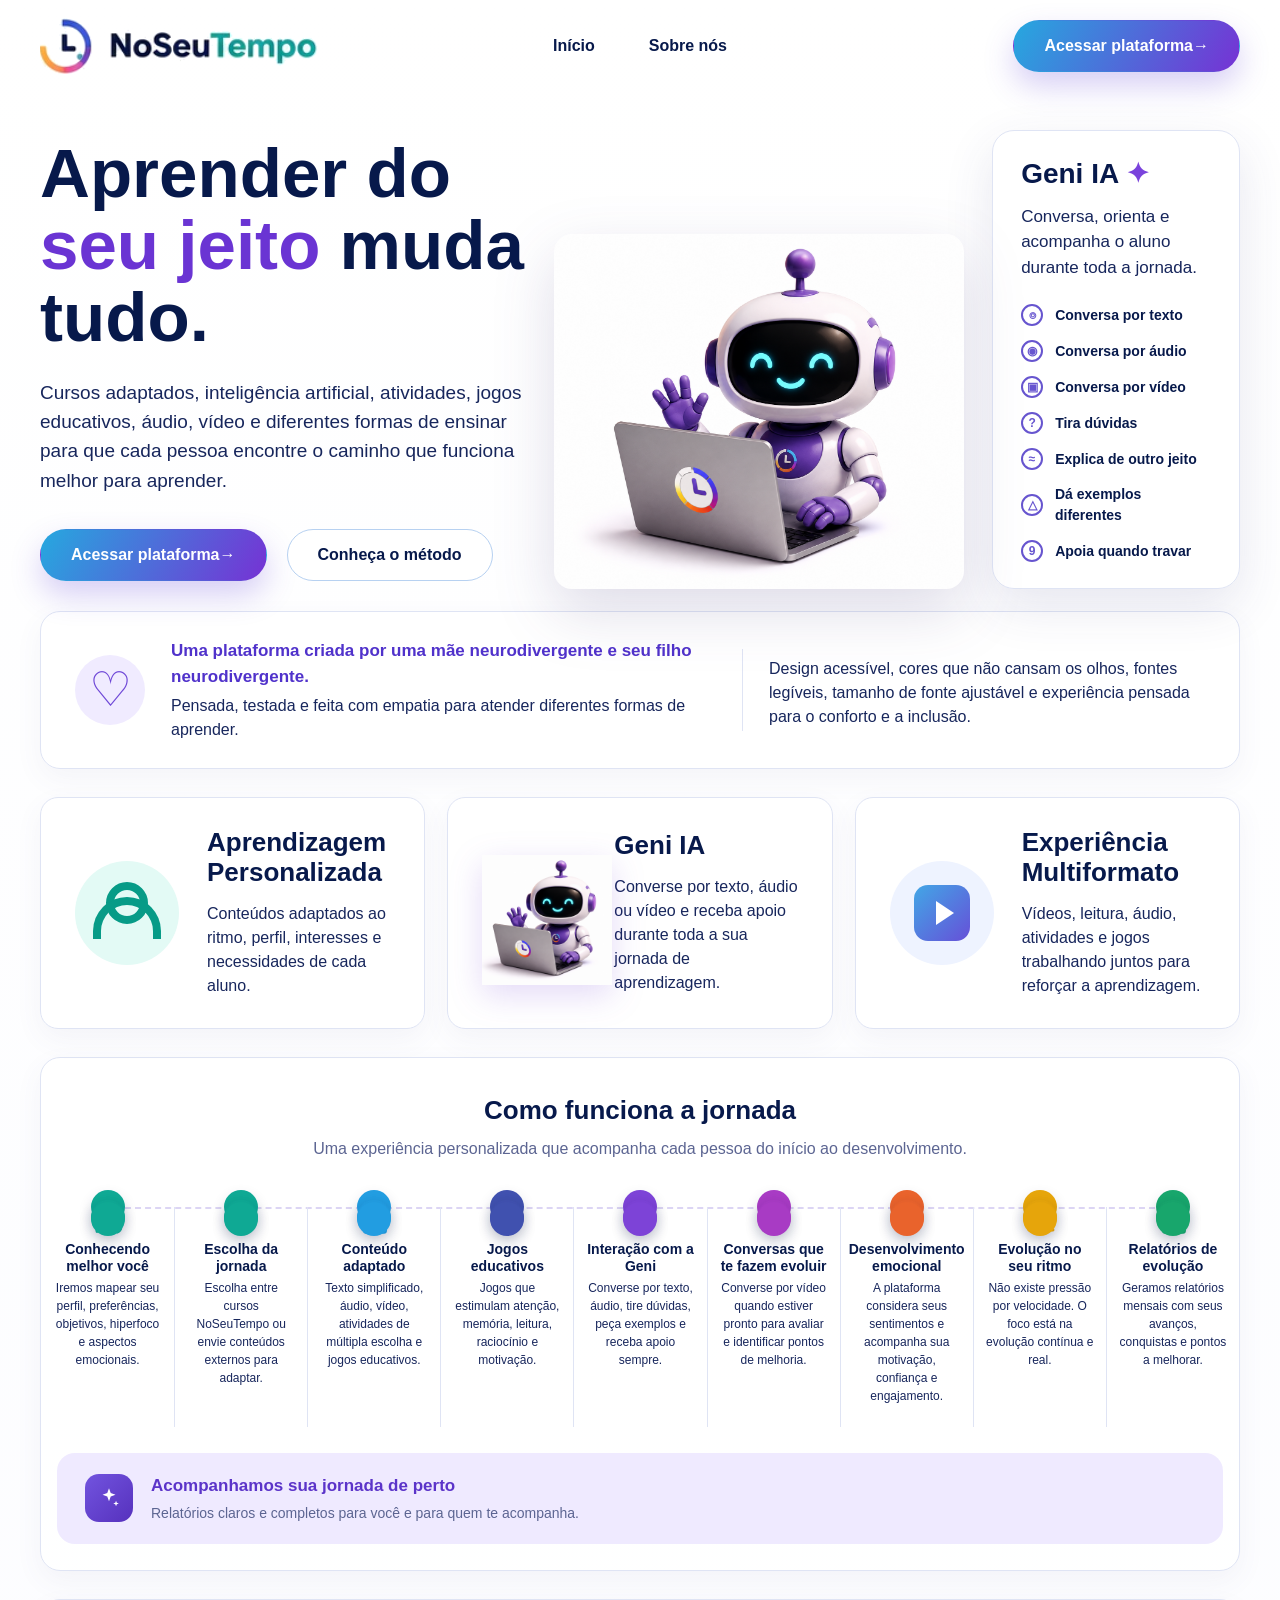
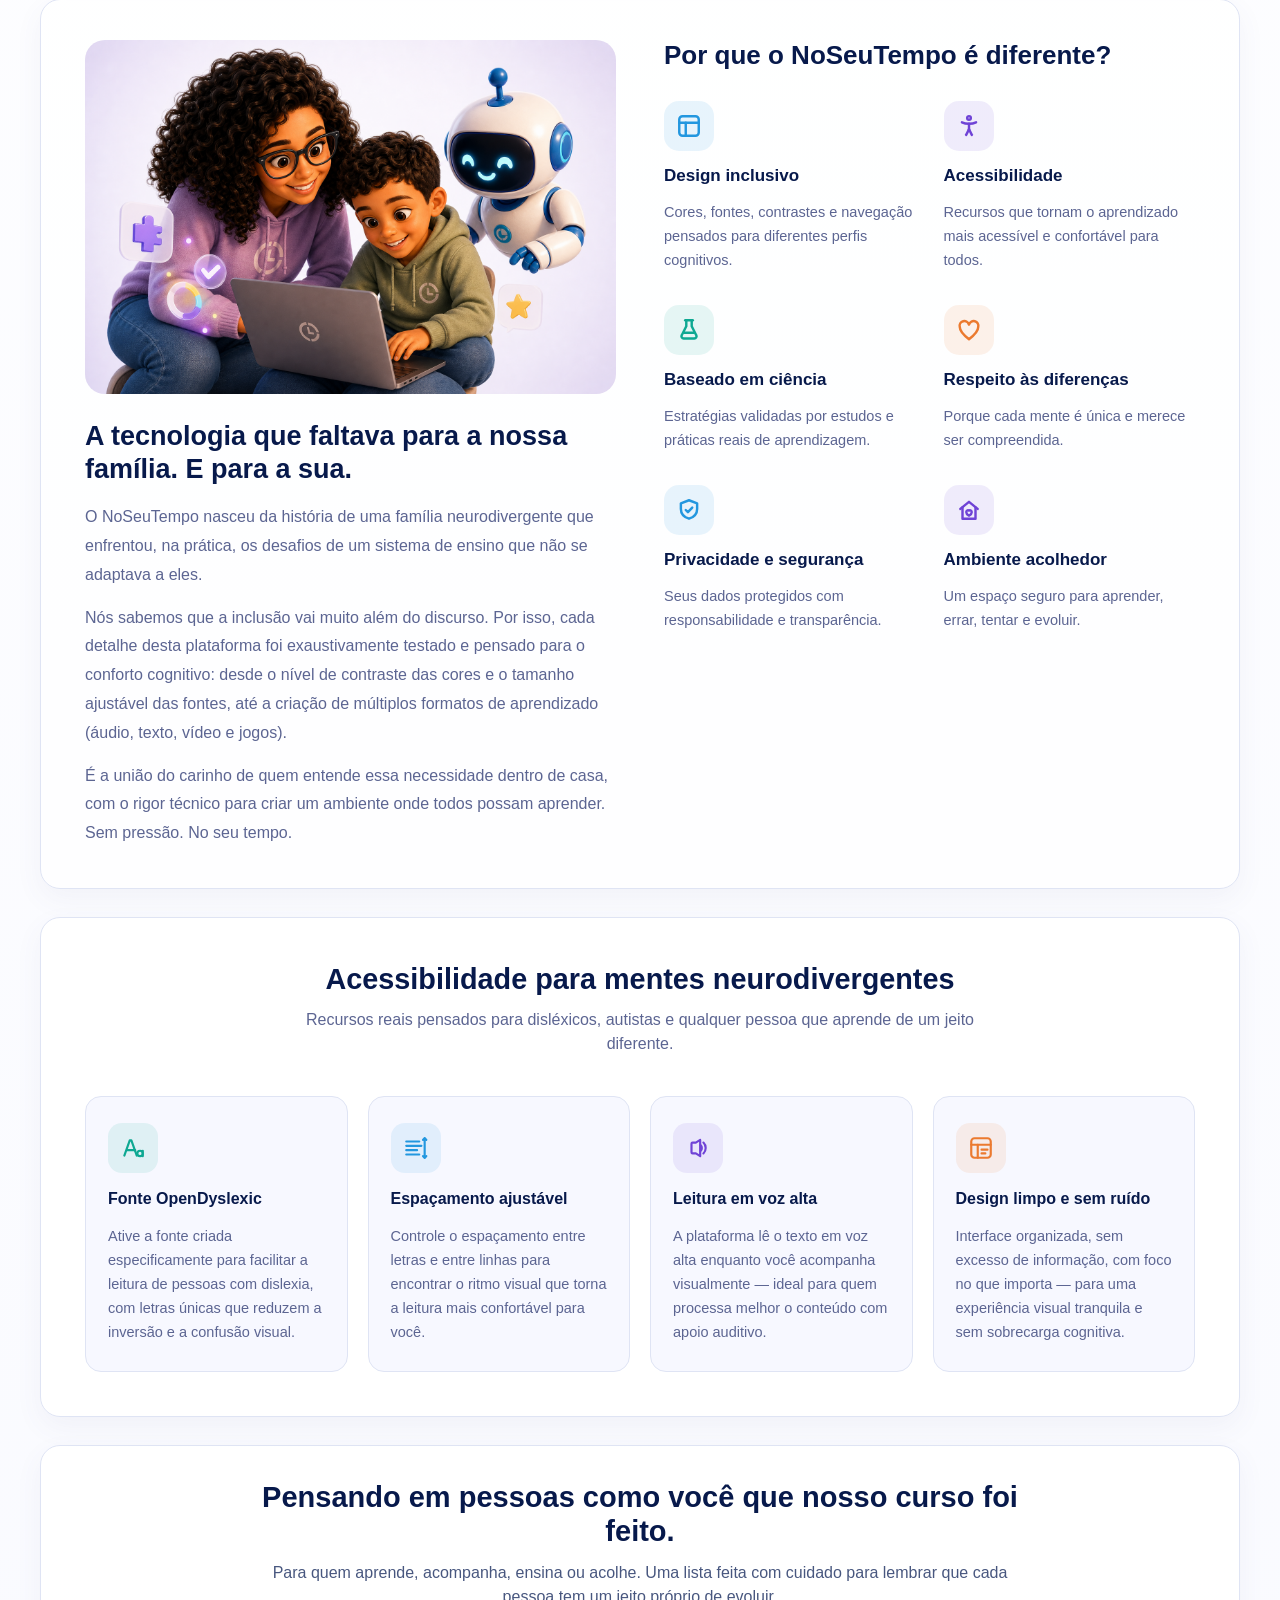
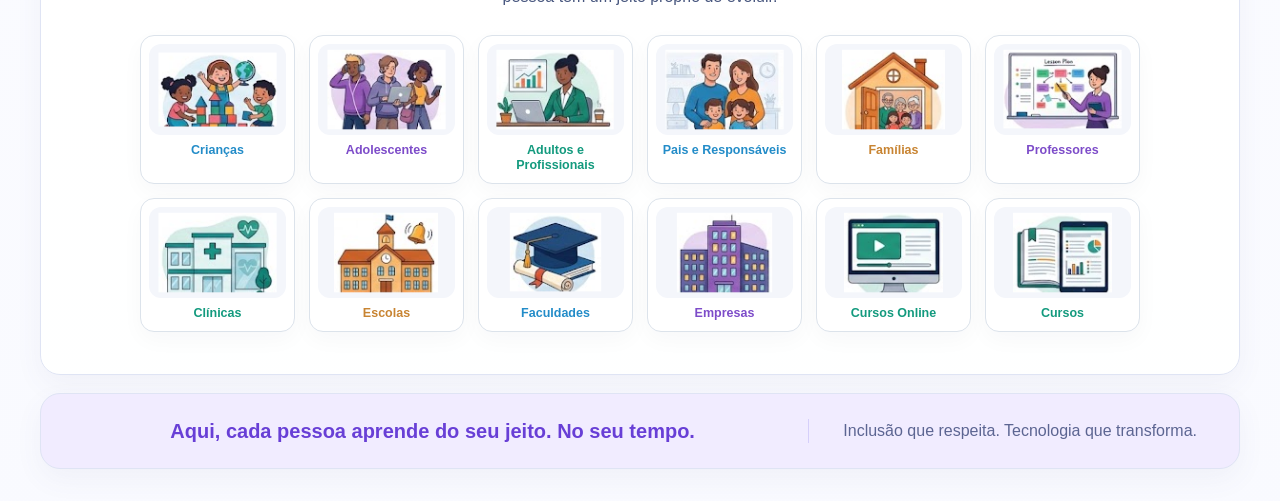
==== commit e7333b7e: "Sincroniza GitHub com a VPS (versao de producao) - mantem paginas extras (parceiros, home-experienci" ====
--- a/index.html
+++ b/index.html
@@ -3,618 +3,372 @@
   <head>
     <meta charset="utf-8" />
     <meta name="viewport" content="width=device-width, initial-scale=1" />
-    <title>NoSeuTempo | Home pública</title>
-    <meta name="description" content="NoSeuTempo é uma plataforma de aprendizagem adaptativa com Geni IA, conteúdos acessíveis e jornadas personalizadas." />
-    <style>
-      :root {
-        --ink: #08194b;
-        --text: #243360;
-        --muted: #667096;
-        --line: #e4e8f5;
-        --panel: #ffffff;
-        --purple: #6b34df;
-        --purple-2: #934bff;
-        --blue: #248fdf;
-        --teal: #09a9a0;
-        --orange: #ff8a22;
-        --green: #15a86f;
-        --shadow: 0 18px 44px rgba(35, 45, 94, 0.09);
-      }
-
-      * { box-sizing: border-box; }
-      html { scroll-behavior: smooth; }
-      body {
-        margin: 0;
-        overflow-x: hidden;
-        color: var(--text);
-        background: #ffffff;
-        font-family: Inter, "Segoe UI", Arial, sans-serif;
-      }
-      a { color: inherit; text-decoration: none; }
-      img { display: block; max-width: 100%; }
-
-      .wrap { width: min(1280px, calc(100% - 96px)); margin: 0 auto; }
-
-      .header {
-        display: grid;
-        grid-template-columns: 1fr auto 1fr;
-        align-items: center;
-        min-height: 84px;
-        gap: 28px;
-      }
-      .brand,
-      .logo-lockup {
-        display: inline-flex;
-        align-items: center;
-        gap: 10px;
-      }
-      .logo-mark {
-        position: relative;
-        width: 54px;
-        height: 52px;
-        flex: 0 0 auto;
-        filter: drop-shadow(0 0 8px rgba(36, 143, 223, .13));
-      }
-      .logo-clock,
-      .logo-ring {
-        width: 54px;
-        height: 52px;
-      }
-      .logo-clock {
-        flex: 0 0 auto;
-      }
-      .logo-ring {
-        position: absolute;
-        inset: 0;
-        transform-origin: 50% 50%;
-        animation: logoRingSpin 8s linear infinite;
-        will-change: transform;
-      }
-      .logo-wordmark {
-        width: 186px;
-        height: auto;
-        flex: 0 0 auto;
-      }
-      @keyframes logoRingSpin {
-        to { transform: rotate(360deg); }
-      }
-      .nav { display: flex; gap: 54px; justify-content: center; font-size: 14px; font-weight: 850; color: var(--ink); }
-      .nav a.active { color: var(--purple); }
-      .actions { display: flex; justify-content: flex-end; gap: 16px; }
-      .btn {
-        display: inline-flex;
-        align-items: center;
-        justify-content: center;
-        gap: 10px;
-        min-height: 48px;
-        padding: 0 28px;
-        border-radius: 10px;
-        border: 2px solid transparent;
-        font-size: 14px;
-        font-weight: 900;
-        white-space: nowrap;
-      }
-      .btn-primary { color: #fff; background: linear-gradient(135deg, #5d25d8, #7431e6); box-shadow: 0 14px 28px rgba(93, 37, 216, .18); }
-      .btn-outline { color: var(--purple); background: #fff; border-color: #875ff0; }
-
-      .hero {
-        display: grid;
-        grid-template-columns: minmax(390px, .82fr) minmax(560px, 1.18fr);
-        gap: 28px;
-        align-items: start;
-        padding: 46px 0 36px;
-        background: #fff;
-      }
-      .badge {
-        display: inline-flex;
-        min-height: 32px;
-        align-items: center;
-        padding: 0 14px;
-        border-radius: 9px;
-        color: #6931d8;
-        background: #f0e9ff;
-        font-size: 13px;
-        font-weight: 950;
-        letter-spacing: .03em;
-        text-transform: uppercase;
-      }
-      .hero h1 {
-        margin: 20px 0 0;
-        color: var(--ink);
-        font-size: clamp(44px, 4.45vw, 64px);
-        line-height: 1.04;
-        letter-spacing: 0;
-      }
-      .hero h1 span { color: var(--teal); }
-      .heart {
-        display: inline-block;
-        width: 22px;
-        height: 22px;
-        margin-left: 8px;
-        border-radius: 7px 7px 2px 7px;
-        background: var(--orange);
-        transform: rotate(45deg);
-        vertical-align: 0.02em;
-      }
-      .heart::before, .heart::after {
-        position: absolute;
-        content: "";
-        width: 22px;
-        height: 22px;
-        border-radius: 50%;
-        background: var(--orange);
-      }
-      .heart::before { left: -11px; top: 0; }
-      .heart::after { left: 0; top: -11px; }
-      .hero p {
-        max-width: 530px;
-        margin: 28px 0 0;
-        color: var(--text);
-        font-size: 17px;
-        line-height: 1.65;
-      }
-      .hero-actions { display: flex; gap: 18px; margin-top: 34px; }
-      .safe-note {
-        display: flex;
-        align-items: center;
-        gap: 11px;
-        margin-top: 26px;
-        color: var(--text);
-        font-size: 13px;
-        font-weight: 850;
-      }
-      .safe-note svg { width: 22px; height: 22px; color: var(--purple); fill: none; stroke: currentColor; stroke-width: 2; }
-
-      .hero-art {
-        position: relative;
-        min-height: 610px;
-      }
-      .family-hero {
-        position: absolute;
-        left: -42px;
-        top: -2px;
-        z-index: 2;
-        width: 895px;
-        max-width: none;
-        animation: heroFloat 7s ease-in-out infinite;
-      }
-      .hero-ring {
-        position: absolute;
-        z-index: 1;
-        right: 52px;
-        top: 20px;
-        width: 455px;
-        height: 455px;
-        border: 1px dashed rgba(107, 52, 223, .22);
-        border-radius: 50%;
-        background: transparent;
-      }
-      .learning-particles {
-        position: absolute;
-        z-index: 3;
-        inset: 28px 74px 78px 18px;
-        pointer-events: none;
-      }
-      .learning-particles::before,
-      .learning-particles::after {
-        position: absolute;
-        width: 6px;
-        height: 6px;
-        content: "";
-        border-radius: 50%;
-        opacity: .72;
-        background: var(--teal);
-        box-shadow:
-          90px 20px 0 rgba(107, 52, 223, .55),
-          178px 72px 0 rgba(36, 143, 223, .5),
-          330px 28px 0 rgba(255, 138, 34, .5),
-          485px 120px 0 rgba(9, 169, 160, .5),
-          560px 32px 0 rgba(107, 52, 223, .5),
-          630px 210px 0 rgba(36, 143, 223, .45);
-        animation: particleFlow 9s ease-in-out infinite;
-      }
-      .learning-particles::after {
-        right: 56px;
-        bottom: 92px;
-        width: 18px;
-        height: 18px;
-        border: 2px solid rgba(107, 52, 223, .42);
-        background: transparent;
-        box-shadow:
-          -88px -46px 0 -6px rgba(255, 138, 34, .58),
-          -210px 18px 0 -6px rgba(9, 169, 160, .55),
-          -380px -80px 0 -6px rgba(36, 143, 223, .5);
-        animation: particleFlowAlt 10s ease-in-out infinite;
-      }
-      .side-icons {
-        position: absolute;
-        right: 0;
-        top: 22px;
-        z-index: 4;
-        display: grid;
-        gap: 18px;
-      }
-      .side-feature {
-        display: grid;
-        justify-items: center;
-        gap: 8px;
-        color: var(--c);
-        font-size: 14px;
-        font-weight: 900;
-      }
-      .side-feature .circle {
-        display: grid;
-        place-items: center;
-        width: 74px;
-        height: 74px;
-        border-radius: 50%;
-        color: #fff;
-        background: var(--c);
-        box-shadow: 0 15px 28px color-mix(in srgb, var(--c) 25%, transparent);
-      }
-      .side-feature svg { width: 36px; height: 36px; fill: none; stroke: currentColor; stroke-width: 2; stroke-linecap: round; stroke-linejoin: round; }
-      @keyframes heroFloat {
-        0%, 100% { transform: translate3d(0, 0, 0); }
-        50% { transform: translate3d(0, -10px, 0); }
-      }
-      @keyframes particleFlow {
-        0%, 100% { transform: translate3d(0, 0, 0); opacity: .6; }
-        50% { transform: translate3d(12px, -16px, 0); opacity: .92; }
-      }
-      @keyframes particleFlowAlt {
-        0%, 100% { transform: translate3d(0, 0, 0) rotate(0deg); opacity: .48; }
-        50% { transform: translate3d(-14px, 10px, 0) rotate(18deg); opacity: .82; }
-      }
-
-      .value-strip {
-        display: grid;
-        grid-template-columns: repeat(5, 1fr);
-        align-items: stretch;
-        margin-top: 22px;
-        border: 1px solid var(--line);
-        border-radius: 20px;
-        background: #fff;
-        box-shadow: var(--shadow);
-        overflow: hidden;
-      }
-      .value-item {
-        display: grid;
-        grid-template-columns: 54px 1fr;
-        gap: 14px;
-        align-items: center;
-        min-height: 118px;
-        padding: 24px 24px;
-        border-left: 1px solid var(--line);
-      }
-      .value-item:first-child { border-left: 0; }
-      .line-icon { width: 46px; height: 46px; color: var(--c); }
-      .line-icon svg, .feature-icon svg, .audience-icon svg, .journey-icon svg, .footer-social svg {
-        width: 100%; height: 100%; fill: none; stroke: currentColor; stroke-width: 2; stroke-linecap: round; stroke-linejoin: round;
-      }
-      .value-item strong { display: block; color: var(--ink); font-size: 15px; line-height: 1.2; }
-      .value-item p { margin: 5px 0 0; color: var(--muted); font-size: 12px; line-height: 1.35; }
-
-      .section-title { margin: 44px 0 24px; text-align: center; }
-      .section-title h2 { margin: 0; color: var(--ink); font-size: 34px; line-height: 1.1; }
-      .section-title p { margin: 8px 0 0; color: var(--text); font-size: 15px; }
-
-      .journey-panel {
-        display: grid;
-        grid-template-columns: repeat(4, 1fr);
-        border: 1px solid var(--line);
-        border-radius: 18px;
-        background: #fff;
-        box-shadow: var(--shadow);
-        overflow: hidden;
-      }
-      .journey-step {
-        position: relative;
-        display: grid;
-        grid-template-columns: 68px 1fr;
-        gap: 16px;
-        min-height: 154px;
-        padding: 30px 24px;
-        border-left: 1px solid var(--line);
-        border-top: 1px solid var(--line);
-      }
-      .journey-step:nth-child(4n+1) { border-left: 0; }
-      .journey-step:nth-child(-n+4) { border-top: 0; }
-      .num {
-        position: absolute;
-        top: 24px;
-        left: 26px;
-        display: grid;
-        place-items: center;
-        width: 34px;
-        height: 34px;
-        border-radius: 50%;
-        color: #fff;
-        background: var(--c);
-        font-weight: 950;
-      }
-      .journey-icon {
-        align-self: center;
-        width: 62px;
-        height: 62px;
-        margin-top: 26px;
-        padding: 12px;
-        border-radius: 18px;
-        color: var(--c);
-        background: color-mix(in srgb, var(--c) 11%, #fff);
-      }
-      .journey-step h3 { margin: 0; color: var(--ink); font-size: 15px; line-height: 1.25; }
-      .journey-step p { margin: 8px 0 0; color: var(--text); font-size: 12px; line-height: 1.45; }
-
-      .resource-grid {
-        display: grid;
-        grid-template-columns: repeat(6, 1fr);
-        gap: 18px;
-      }
-      .resource-card, .audience-card {
-        border: 1px solid var(--line);
-        border-radius: 16px;
-        background: #fff;
-        box-shadow: 0 12px 28px rgba(35, 45, 94, .06);
-      }
-      .resource-card {
-        min-height: 250px;
-        padding: 28px 20px;
-      }
-      .feature-icon {
-        display: grid;
-        place-items: center;
-        width: 58px;
-        height: 58px;
-        border-radius: 18px;
-        color: var(--c);
-        background: color-mix(in srgb, var(--c) 10%, #fff);
-      }
-      .resource-card h3 { margin: 24px 0 0; color: var(--ink); font-size: 18px; line-height: 1.18; }
-      .resource-card p { margin: 12px 0 0; color: var(--text); font-size: 13px; line-height: 1.5; }
-
-      .audience-grid {
-        display: grid;
-        grid-template-columns: repeat(10, 1fr);
-        gap: 12px;
-      }
-      .audience-card {
-        display: grid;
-        place-items: center;
-        gap: 10px;
-        min-height: 132px;
-        padding: 16px 8px;
-        color: var(--ink);
-        text-align: center;
-        font-size: 13px;
-        font-weight: 900;
-      }
-      .audience-icon { width: 48px; height: 48px; color: var(--c); }
-
-      .origin {
-        display: grid;
-        grid-template-columns: 230px 1fr auto;
-        gap: 34px;
-        align-items: center;
-        margin-top: 44px;
-        padding: 0 36px 0 0;
-        border: 1px solid var(--line);
-        border-radius: 20px;
-        background: linear-gradient(90deg, #fff, #fbf7ff);
-        box-shadow: var(--shadow);
-        overflow: hidden;
-      }
-      .origin img { width: 230px; height: 128px; object-fit: cover; object-position: center; }
-      .origin strong { display: block; color: var(--ink); font-size: 21px; }
-      .origin p { max-width: 660px; margin: 8px 0 0; color: var(--text); font-size: 15px; line-height: 1.5; }
-
-      .cta {
-        display: grid;
-        grid-template-columns: 1fr auto;
-        align-items: center;
-        gap: 26px;
-        margin-top: 30px;
-        padding: 42px 60px;
-        border-radius: 20px;
-        color: #fff;
-        background:
-          radial-gradient(circle at 82% 30%, rgba(255,255,255,.18), transparent 24%),
-          linear-gradient(120deg, #6321d8 0%, #7e36e2 42%, #08a9a0 100%);
-        box-shadow: 0 20px 42px rgba(81, 54, 188, .22);
-      }
-      .cta h2 { margin: 0; font-size: 32px; line-height: 1.12; }
-      .cta p { margin: 10px 0 0; font-size: 16px; line-height: 1.5; color: rgba(255,255,255,.92); }
-      .cta .btn { color: var(--purple); background: #fff; border-color: #fff; min-width: 220px; }
-
-      .footer {
-        display: grid;
-        grid-template-columns: 1.3fr repeat(4, 1fr);
-        gap: 48px;
-        padding: 44px 28px 18px;
-      }
-      .footer .logo-mark { width: 46px; height: 44px; }
-      .footer .logo-clock,
-      .footer .logo-ring { width: 46px; height: 44px; }
-      .footer .logo-wordmark { width: 162px; }
-      .footer .logo-lockup { gap: 8px; }
-      .footer small { display: block; max-width: 240px; margin-top: 10px; color: var(--text); font-size: 13px; line-height: 1.45; }
-      .footer h3 { margin: 0 0 14px; color: var(--ink); font-size: 13px; text-transform: uppercase; }
-      .footer a, .footer span { display: block; margin-top: 10px; color: var(--text); font-size: 13px; }
-      .footer .logo-lockup { display: inline-flex; margin-top: 0; }
-      .socials { display: flex; gap: 10px; margin-top: 14px; }
-      .footer-social { display: grid !important; place-items: center; width: 28px; height: 28px; color: #7b859f; }
-      .copyright { grid-column: 1 / -1; color: var(--muted); text-align: center; font-size: 12px; }
-
-      @media (max-width: 1120px) {
-        .wrap { width: min(920px, calc(100% - 44px)); }
-        .hero { grid-template-columns: 1fr; }
-        .hero-art { min-height: 560px; }
-        .value-strip { grid-template-columns: repeat(2, 1fr); }
-        .value-item:nth-child(odd) { border-left: 0; }
-        .journey-panel { grid-template-columns: repeat(2, 1fr); }
-        .journey-step:nth-child(4n+1) { border-left: 1px solid var(--line); }
-        .journey-step:nth-child(2n+1) { border-left: 0; }
-        .journey-step:nth-child(-n+4) { border-top: 1px solid var(--line); }
-        .journey-step:nth-child(-n+2) { border-top: 0; }
-        .resource-grid { grid-template-columns: repeat(3, 1fr); }
-        .audience-grid { grid-template-columns: repeat(5, 1fr); }
-        .origin { grid-template-columns: 220px 1fr; padding-right: 24px; }
-        .origin .btn { grid-column: 2; justify-self: start; margin-bottom: 22px; }
-        .footer { grid-template-columns: repeat(2, 1fr); }
-      }
-
-      @media (max-width: 680px) {
-        .wrap { width: min(350px, calc(100% - 36px)); }
-        .header { grid-template-columns: 1fr auto; min-height: 78px; }
-        .logo-mark,
-        .logo-clock,
-        .logo-ring { width: 45px; height: 43px; }
-        .logo-wordmark { width: 154px; }
-        .nav { display: none; }
-        .actions .btn-outline { display: none; }
-        .actions .btn { min-height: 42px; padding: 0 16px; }
-        .hero { padding: 28px 0 34px; }
-        .hero h1 { font-size: 40px; }
-        .hero p { font-size: 16px; line-height: 1.58; }
-        .hero-actions { flex-direction: column; }
-        .hero-actions .btn { width: 100%; }
-        .hero-art { min-height: 600px; }
-        .family-hero { left: -20px; right: auto; top: auto; bottom: 28px; width: 420px; max-width: none; }
-        .hero-ring { top: 80px; right: -70px; width: 330px; height: 330px; }
-        .learning-particles { inset: 70px 8px 120px 8px; }
-        .side-icons { right: -4px; top: 20px; gap: 10px; }
-        .side-feature { font-size: 11px; }
-        .side-feature .circle { width: 48px; height: 48px; }
-        .side-feature svg { width: 24px; height: 24px; }
-        .value-strip, .journey-panel, .resource-grid, .audience-grid, .origin, .cta, .footer { grid-template-columns: 1fr; }
-        .value-item, .value-item:first-child { border-left: 0; border-top: 1px solid var(--line); }
-        .value-item:first-child { border-top: 0; }
-        .journey-step, .journey-step:nth-child(2n+1) { border-left: 0; }
-        .journey-step:nth-child(-n+2) { border-top: 1px solid var(--line); }
-        .journey-step:first-child { border-top: 0; }
-        .origin { padding: 0 0 24px; }
-        .origin img { width: 100%; height: 170px; }
-        .origin div { padding: 0 22px; }
-        .origin .btn { grid-column: auto; margin: 0 22px; }
-        .cta { padding: 30px 24px; }
-        .cta .btn { width: 100%; min-width: 0; }
-        .copyright { text-align: left; }
-      }
-      @media (prefers-reduced-motion: reduce) {
-        .logo-ring,
-        .family-hero,
-        .learning-particles::before,
-        .learning-particles::after {
-          animation: none;
-        }
-      }
-    </style>
+    <title>NoSeuTempo — Aprender do seu jeito muda tudo</title>
+    <meta name="description" content="Plataforma de aprendizagem adaptativa e inclusiva. Cursos adaptados, Geni IA, jogos, áudio e vídeo para cada pessoa aprender no seu ritmo." />
+    <link rel="stylesheet" href="home-v3.css?v=5" />
   </head>
   <body>
-    <header class="header wrap">
+    <header class="site-header">
       <a class="brand" href="index.html" aria-label="NoSeuTempo">
-        <span class="logo-mark" aria-hidden="true">
-          <img class="logo-clock" src="assets/home/logo-clock.png" alt="" />
-          <img class="logo-ring" src="assets/home/logo-ring.png" alt="" />
-        </span>
-        <img class="logo-wordmark" src="assets/home/logo-wordmark.png" alt="NoSeuTempo" />
+        <img src="assets/home/logo.png?v=2" alt="NoSeuTempo" />
       </a>
-      <nav class="nav" aria-label="Navegação principal"><a class="active" href="#inicio">Início</a><a href="/sobrenos.html">Sobre nós</a></nav>
-      <div class="actions"><a class="btn btn-outline" href="plataforma.html">Entrar</a><a class="btn btn-primary" href="plataforma.html">Criar conta</a></div>
+
+      <nav class="main-nav" aria-label="Navegação principal">
+        <a href="#inicio">Início</a>
+        <a href="sobrenos.html">Sobre nós</a>
+      </nav>
+
+      <a class="button button-primary" href="plataforma.html">Acessar plataforma <span aria-hidden="true">→</span></a>
     </header>
 
-    <main id="inicio" class="wrap">
-      <section class="hero">
+    <main id="inicio">
+      <section class="hero" aria-labelledby="hero-title">
+        <div class="hero-copy">
+          <h1 id="hero-title">Aprender do <span>seu jeito</span> muda tudo.</h1>
+          <p>
+            Cursos adaptados, inteligência artificial, atividades, jogos educativos,
+            áudio, vídeo e diferentes formas de ensinar para que cada pessoa encontre
+            o caminho que funciona melhor para aprender.
+          </p>
+
+          <div class="hero-actions">
+            <a class="button button-primary" href="plataforma.html">Acessar plataforma <span aria-hidden="true">→</span></a>
+            <a class="button button-secondary" href="#jornada">Conheça o método</a>
+          </div>
+        </div>
+
+        <div class="hero-visual" aria-label="Geni IA acompanhando a jornada de aprendizagem">
+          <img src="assets/home/geni-tela-inicial.png" alt="Geni IA com notebook" />
+        </div>
+
+        <aside class="geni-card" aria-labelledby="geni-title">
+          <h2 id="geni-title">Geni IA <span aria-hidden="true">✦</span></h2>
+          <p>Conversa, orienta e acompanha o aluno durante toda a jornada.</p>
+          <ul>
+            <li><span>⌾</span> Conversa por texto</li>
+            <li><span>◉</span> Conversa por áudio</li>
+            <li><span>▣</span> Conversa por vídeo</li>
+            <li><span>?</span> Tira dúvidas</li>
+            <li><span>≈</span> Explica de outro jeito</li>
+            <li><span>△</span> Dá exemplos diferentes</li>
+            <li><span>9</span> Apoia quando travar</li>
+          </ul>
+        </aside>
+      </section>
+
+      <section class="belief-strip" aria-label="Princípios do NoSeuTempo">
+        <div class="heart-icon" aria-hidden="true">♡</div>
         <div>
-          <span class="badge">Plataforma de aprendizagem adaptativa</span>
-          <h1>Cada mente<br />tem seu ritmo.<br /><span>Aqui, seu tempo<br />é o mais importante.<i class="heart" aria-hidden="true"></i></span></h1>
-          <p>NoSeuTempo é uma plataforma de aprendizagem personalizada e adaptativa com Geni IA. Conteúdos acessíveis, multiformato e centrados na pessoa, para diferentes formas de aprender.</p>
-          <div class="hero-actions"><a class="btn btn-primary" href="plataforma.html">Criar conta <span aria-hidden="true">→</span></a><a class="btn btn-outline" href="#jornada">▶ Ver como funciona</a></div>
-          <div class="safe-note"><svg viewBox="0 0 24 24"><path d="M12 3l8 4v6c0 4.8-3.2 7.4-8 8-4.8-.6-8-3.2-8-8V7l8-4z"/><path d="M9 12l2 2 4-4"/></svg>Ambiente seguro, inclusivo e sem julgamentos.</div>
-        </div>
-
-        <div class="hero-art" aria-label="Família aprendendo com a Geni">
-          <div class="hero-ring"></div>
-          <span class="learning-particles" aria-hidden="true"></span>
-          <img class="family-hero" src="assets/home/tela-home.png" alt="Carol, Cauã e Geni estudando juntos" />
-          <div class="side-icons">
-            <div class="side-feature" style="--c:var(--purple)"><span class="circle"><svg viewBox="0 0 24 24"><path d="M7 18a4 4 0 0 1 0-8 5 5 0 0 1 10 0 4 4 0 0 1 0 8"/><path d="M8 15v-2"/><path d="M12 16v-4"/><path d="M16 15v-2"/></svg></span>Áudios</div>
-            <div class="side-feature" style="--c:var(--orange)"><span class="circle"><svg viewBox="0 0 24 24"><path d="M8 5v14l11-7z"/></svg></span>Vídeos</div>
-            <div class="side-feature" style="--c:var(--teal)"><span class="circle"><svg viewBox="0 0 24 24"><path d="M6 12h4"/><path d="M8 10v4"/><path d="M15 12h.01"/><path d="M18 10h.01"/><path d="M17 16l3 2 1-8a5 5 0 0 0-5-6H8a5 5 0 0 0-5 6l1 8 3-2z"/></svg></span>Jogos</div>
-            <div class="side-feature" style="--c:var(--blue)"><span class="circle"><svg viewBox="0 0 24 24"><path d="M4 5.5A3.5 3.5 0 0 1 7.5 2H20v18H7.5A3.5 3.5 0 0 0 4 23z"/><path d="M4 5.5v17"/><path d="M8 7h8"/><path d="M8 11h7"/></svg></span>Leitura</div>
-            <div class="side-feature" style="--c:var(--orange)"><span class="circle"><svg viewBox="0 0 24 24"><path d="M4 19V5"/><path d="M8 19v-8"/><path d="M12 19V8"/><path d="M16 19v-5"/><path d="M20 19V4"/></svg></span>Evolução</div>
-          </div>
-        </div>
-      </section>
-
-      <section class="value-strip" aria-label="Diferenciais">
-        <article class="value-item" style="--c:var(--purple)"><span class="line-icon"><svg viewBox="0 0 24 24"><path d="M9 3a4 4 0 0 0-4 4v2a4 4 0 0 0 0 8v1a3 3 0 0 0 6 0V7a4 4 0 0 0-2-4z"/><path d="M15 3a4 4 0 0 1 4 4v2a4 4 0 0 1 0 8v1a3 3 0 0 1-6 0V7a4 4 0 0 1 2-4z"/></svg></span><div><strong>Aprendizagem personalizada</strong><p>Caminhos únicos para cada mente.</p></div></article>
-        <article class="value-item" style="--c:var(--purple)"><span class="line-icon"><svg viewBox="0 0 24 24"><circle cx="12" cy="12" r="9"/><path d="M8 11h.01"/><path d="M16 11h.01"/><path d="M8 15c2.5 1.8 5.5 1.8 8 0"/></svg></span><div><strong>Respeito ao seu tempo</strong><p>A pessoa aprende no seu ritmo.</p></div></article>
-        <article class="value-item" style="--c:var(--purple)"><span class="line-icon"><svg viewBox="0 0 24 24"><path d="M12 20s-7-4.4-9-9a5.4 5.4 0 0 1 9-5 5.4 5.4 0 0 1 9 5c-2 4.6-9 9-9 9z"/></svg></span><div><strong>Inclusão de verdade</strong><p>Para diferentes formas de aprender.</p></div></article>
-        <article class="value-item" style="--c:var(--purple)"><span class="line-icon"><svg viewBox="0 0 24 24"><path d="M12 3l8 4v6c0 4.8-3.2 7.4-8 8-4.8-.6-8-3.2-8-8V7l8-4z"/><path d="M9 12l2 2 4-4"/></svg></span><div><strong>Ambiente seguro e acolhedor</strong><p>Sem julgamentos, sempre com apoio.</p></div></article>
-        <article class="value-item" style="--c:var(--purple)"><span class="line-icon"><svg viewBox="0 0 24 24"><path d="M4 19V5"/><path d="M8 19v-8"/><path d="M12 19V8"/><path d="M16 19v-5"/><path d="M20 19V4"/></svg></span><div><strong>Evolução com sentido</strong><p>Acompanhamento que valoriza conquistas.</p></div></article>
-      </section>
-
-      <section id="jornada">
-        <div class="section-title"><h2>Como funciona a jornada</h2><p>Uma experiência completa, adaptada e centrada em você.</p></div>
-        <div class="journey-panel">
-          <article class="journey-step" style="--c:var(--purple)"><span class="num">1</span><span class="journey-icon"><svg viewBox="0 0 24 24"><circle cx="12" cy="7" r="4"/><path d="M5 21c1.2-5 3.7-8 7-8s5.8 3 7 8"/></svg></span><div><h3>Conhecendo melhor você</h3><p>Perfil, preferências, objetivos, hiperfoco e aspectos emocionais.</p></div></article>
-          <article class="journey-step" style="--c:var(--blue)"><span class="num">2</span><span class="journey-icon"><svg viewBox="0 0 24 24"><path d="M4 19V5l8-3 8 3v14l-8-3z"/><path d="M12 2v14"/></svg></span><div><h3>Escolha da jornada</h3><p>Cursos do NoSeuTempo ou conteúdos externos adaptados.</p></div></article>
-          <article class="journey-step" style="--c:var(--teal)"><span class="num">3</span><span class="journey-icon"><svg viewBox="0 0 24 24"><path d="M6 3h9l3 3v15H6z"/><path d="M15 3v4h4"/><path d="M9 12h6"/><path d="M9 16h6"/></svg></span><div><h3>Conteúdo adaptado</h3><p>Texto simplificado, áudio, vídeo, exemplos e formas diferentes de explicar.</p></div></article>
-          <article class="journey-step" style="--c:var(--orange)"><span class="num">4</span><span class="journey-icon"><svg viewBox="0 0 24 24"><path d="M9 3h6v6h6v6h-6v6H9v-6H3V9h6z"/></svg></span><div><h3>Atividades e jogos</h3><p>Exercícios interativos e jogos educativos para reforçar.</p></div></article>
-          <article class="journey-step" style="--c:var(--purple)"><span class="num">5</span><span class="journey-icon"><svg viewBox="0 0 24 24"><path d="M12 3v3"/><rect x="5" y="7" width="14" height="11" rx="4"/><path d="M2 12h3"/><path d="M19 12h3"/><path d="M9 12h.01"/><path d="M15 12h.01"/></svg></span><div><h3>Interação com a Geni</h3><p>Conversa por texto, áudio e apoio durante a jornada.</p></div></article>
-          <article class="journey-step" style="--c:var(--blue)"><span class="num">6</span><span class="journey-icon"><svg viewBox="0 0 24 24"><path d="M4 5h12v14H4z"/><path d="M16 9l5-3v12l-5-3z"/></svg></span><div><h3>Conversas que te fazem evoluir</h3><p>Opção de conversar por vídeo quando você se sentir pronto(a).</p></div></article>
-          <article class="journey-step" style="--c:var(--teal)"><span class="num">7</span><span class="journey-icon"><svg viewBox="0 0 24 24"><path d="M12 21s-8-5-10-10a5.5 5.5 0 0 1 10-5 5.5 5.5 0 0 1 10 5c-2 5-10 10-10 10z"/></svg></span><div><h3>Desenvolvimento emocional</h3><p>Acolhimento, confiança, motivação e engajamento.</p></div></article>
-          <article class="journey-step" style="--c:var(--orange)"><span class="num">8</span><span class="journey-icon"><svg viewBox="0 0 24 24"><path d="M4 19V5"/><path d="M8 19v-8"/><path d="M12 19V8"/><path d="M16 19v-5"/><path d="M20 19V4"/></svg></span><div><h3>Relatórios de evolução</h3><p>Acompanhamento de avanços, conquistas e próximos passos.</p></div></article>
-        </div>
-      </section>
-
-      <section>
-        <div class="section-title"><h2>Tudo que ajuda você a aprender melhor</h2><p>Recursos inteligentes que se adaptam a você.</p></div>
-        <div class="resource-grid">
-          <article class="resource-card" style="--c:var(--purple)"><span class="feature-icon"><svg viewBox="0 0 24 24"><circle cx="12" cy="7" r="4"/><path d="M5 21c1.2-5 3.7-8 7-8s5.8 3 7 8"/></svg></span><h3>Aprendizagem personalizada</h3><p>Planos únicos de estudo criados a partir do seu perfil.</p></article>
-          <article class="resource-card" style="--c:var(--orange)"><span class="feature-icon"><svg viewBox="0 0 24 24"><path d="M8 5v14l11-7z"/><circle cx="12" cy="12" r="10"/></svg></span><h3>Experiência multiformato</h3><p>Leitura, vídeo, áudio, atividades e jogos do jeito que faz sentido.</p></article>
-          <article class="resource-card" style="--c:var(--purple)"><span class="feature-icon"><svg viewBox="0 0 24 24"><path d="M12 3v3"/><rect x="5" y="7" width="14" height="11" rx="4"/><path d="M9 12h.01"/><path d="M15 12h.01"/></svg></span><h3>Geni IA</h3><p>Inteligência artificial acolhedora que conversa, orienta e apoia.</p></article>
-          <article class="resource-card" style="--c:var(--blue)"><span class="feature-icon"><svg viewBox="0 0 24 24"><circle cx="12" cy="4" r="2"/><path d="M4 9h16"/><path d="M12 9v12"/><path d="M8 21l4-8 4 8"/></svg></span><h3>Acessibilidade real</h3><p>Design inclusivo, leitura facilitada e recursos para diferentes necessidades.</p></article>
-          <article class="resource-card" style="--c:var(--teal)"><span class="feature-icon"><svg viewBox="0 0 24 24"><path d="M6 3h9l3 3v15H6z"/><path d="M15 3v4h4"/><path d="M9 12h6"/></svg></span><h3>Conteúdo adaptado</h3><p>Cursos já adaptados e adaptação de conteúdos externos.</p></article>
-          <article class="resource-card" style="--c:var(--orange)"><span class="feature-icon"><svg viewBox="0 0 24 24"><path d="M4 19V5"/><path d="M8 19v-8"/><path d="M12 19V8"/><path d="M16 19v-5"/><path d="M20 19V4"/></svg></span><h3>Evolução acompanhada</h3><p>Relatórios simples e claros para celebrar conquistas.</p></article>
-        </div>
-      </section>
-
-      <section>
-        <div class="section-title"><h2>Para quem é o NoSeuTempo</h2><p>Uma plataforma para diferentes pessoas, contextos e objetivos.</p></div>
-        <div class="audience-grid">
-          <div class="audience-card" style="--c:var(--orange)"><span class="audience-icon"><svg viewBox="0 0 24 24"><circle cx="12" cy="12" r="9"/><path d="M8 10h.01"/><path d="M16 10h.01"/><path d="M8 15c2.5 2 5.5 2 8 0"/></svg></span>Crianças</div>
-          <div class="audience-card" style="--c:var(--purple)"><span class="audience-icon"><svg viewBox="0 0 24 24"><circle cx="12" cy="7" r="4"/><path d="M5 21c1.2-5 3.7-8 7-8s5.8 3 7 8"/></svg></span>Adolescentes</div>
-          <div class="audience-card" style="--c:var(--blue)"><span class="audience-icon"><svg viewBox="0 0 24 24"><circle cx="12" cy="7" r="4"/><path d="M5 21c1.2-5 3.7-8 7-8s5.8 3 7 8"/></svg></span>Adultos</div>
-          <div class="audience-card" style="--c:var(--purple)"><span class="audience-icon"><svg viewBox="0 0 24 24"><circle cx="8" cy="8" r="3"/><circle cx="16" cy="8" r="3"/><path d="M3 20c.8-4 2.8-6 5-6s4.2 2 5 6"/><path d="M11 20c.8-4 2.8-6 5-6s4.2 2 5 6"/></svg></span>Famílias</div>
-          <div class="audience-card" style="--c:var(--purple)"><span class="audience-icon"><svg viewBox="0 0 24 24"><path d="M4 8l8-4 8 4-8 4z"/><path d="M6 10v5c2 2 10 2 12 0v-5"/></svg></span>Professores</div>
-          <div class="audience-card" style="--c:var(--blue)"><span class="audience-icon"><svg viewBox="0 0 24 24"><path d="M12 21s-7-4-9-8.5A5 5 0 0 1 12 7a5 5 0 0 1 9 5.5C19 17 12 21 12 21z"/><path d="M12 10v5"/><path d="M9.5 12.5h5"/></svg></span>Clínicas</div>
-          <div class="audience-card" style="--c:var(--purple)"><span class="audience-icon"><svg viewBox="0 0 24 24"><path d="M4 21V8l8-4 8 4v13"/><path d="M9 21v-6h6v6"/></svg></span>Escolas</div>
-          <div class="audience-card" style="--c:var(--purple)"><span class="audience-icon"><svg viewBox="0 0 24 24"><path d="M3 21h18"/><path d="M5 21V10l7-5 7 5v11"/></svg></span>Faculdades</div>
-          <div class="audience-card" style="--c:var(--purple)"><span class="audience-icon"><svg viewBox="0 0 24 24"><rect x="4" y="7" width="16" height="13" rx="2"/><path d="M9 7V5h6v2"/><path d="M4 12h16"/></svg></span>Empresas</div>
-          <div class="audience-card" style="--c:var(--purple)"><span class="audience-icon"><svg viewBox="0 0 24 24"><rect x="3" y="5" width="18" height="12" rx="2"/><path d="M8 21h8"/><path d="M12 17v4"/><path d="M10 9l5 3-5 3z"/></svg></span>Cursos online</div>
-        </div>
-      </section>
-
-      <section class="origin">
-        <img src="assets/home/tela-home.png" alt="Carol, Cauã e Geni" />
-        <div><strong>Criado a partir de uma vivência real.</strong><p>O NoSeuTempo nasceu da experiência de Carol e seu filho Cauã para transformar desafios de aprendizagem em caminhos possíveis.</p></div>
-        <a class="btn btn-outline" href="/sobrenos.html">Sobre nós <span aria-hidden="true">→</span></a>
-      </section>
-
-      <section class="cta">
-        <div><h2>Pronto para aprender do seu jeito?</h2><p>Comece agora uma jornada com acolhimento, autonomia e apoio em cada passo do caminho.</p></div>
-        <a class="btn" href="plataforma.html">Criar conta <span aria-hidden="true">→</span></a>
-      </section>
+          <strong>Uma plataforma criada por uma mãe neurodivergente e seu filho neurodivergente.</strong>
+          <p>Pensada, testada e feita com empatia para atender diferentes formas de aprender.</p>
+        </div>
+        <div class="belief-divider" aria-hidden="true"></div>
+        <p>
+          Design acessível, cores que não cansam os olhos, fontes legíveis, tamanho de
+          fonte ajustável e experiência pensada para o conforto e a inclusão.
+        </p>
+      </section>
+
+      <section class="feature-grid" aria-label="Destaques da plataforma">
+        <article class="feature-card">
+          <div class="feature-icon person-icon" aria-hidden="true"></div>
+          <div>
+            <h2>Aprendizagem Personalizada</h2>
+            <p>Conteúdos adaptados ao ritmo, perfil, interesses e necessidades de cada aluno.</p>
+          </div>
+        </article>
+
+        <article class="feature-card">
+          <div class="feature-icon robot-icon" aria-hidden="true">
+            <img src="assets/home/geni-hero.png" alt="" />
+          </div>
+          <div>
+            <h2>Geni IA</h2>
+            <p>Converse por texto, áudio ou vídeo e receba apoio durante toda a sua jornada de aprendizagem.</p>
+          </div>
+        </article>
+
+        <article class="feature-card">
+          <div class="feature-icon play-icon" aria-hidden="true"></div>
+          <div>
+            <h2>Experiência Multiformato</h2>
+            <p>Vídeos, leitura, áudio, atividades e jogos trabalhando juntos para reforçar a aprendizagem.</p>
+          </div>
+        </article>
+      </section>
+
+      <section class="journey journey-v2" id="jornada" aria-labelledby="journey-title">
+        <h2 id="journey-title">Como funciona a jornada</h2>
+        <p class="journey-sub">Uma experiência personalizada que acompanha cada pessoa do início ao desenvolvimento.</p>
+        <div class="journey-grid">
+          <article class="journey-step teal">
+            <span>1</span>
+            <span class="step-icon" aria-hidden="true"><svg viewBox="0 0 24 24"><circle cx="11" cy="8" r="4"/><path d="M4 21v-1a7 7 0 0 1 10.5-6"/><path d="M17.6 21.4s-2.3-1.3-2.3-3.1a1.45 1.45 0 0 1 2.3-1.1 1.45 1.45 0 0 1 2.3 1.1c0 1.8-2.3 3.1-2.3 3.1z"/></svg></span>
+            <h3>Conhecendo melhor você</h3>
+            <span class="step-line"></span>
+            <p>Iremos mapear seu perfil, preferências, objetivos, hiperfoco e aspectos emocionais.</p>
+          </article>
+          <article class="journey-step teal">
+            <span>2</span>
+            <span class="step-icon" aria-hidden="true"><svg viewBox="0 0 24 24"><path d="M12 3v18"/><path d="M6 6h10l2.5 2.5L16 11H6z"/><path d="M18 14H8l-2.5 2.5L8 19h10z"/></svg></span>
+            <h3>Escolha da jornada</h3>
+            <span class="step-line"></span>
+            <p>Escolha entre cursos NoSeuTempo ou envie conteúdos externos para adaptar.</p>
+          </article>
+          <article class="journey-step blue">
+            <span>3</span>
+            <span class="step-icon" aria-hidden="true"><svg viewBox="0 0 24 24"><path d="M6 2.5h7.5L19 8v12.5a1 1 0 0 1-1 1H6a1 1 0 0 1-1-1V3.5a1 1 0 0 1 1-1z"/><path d="M13.5 2.5V8H19"/><path d="M8 12h7"/><path d="M8 16h7"/><path d="M8 8h2.5"/></svg></span>
+            <h3>Conteúdo adaptado</h3>
+            <span class="step-line"></span>
+            <p>Texto simplificado, áudio, vídeo, atividades de múltipla escolha e jogos educativos.</p>
+          </article>
+          <article class="journey-step indigo">
+            <span>4</span>
+            <span class="step-icon" aria-hidden="true"><svg viewBox="0 0 24 24"><rect x="3" y="8" width="18" height="9.5" rx="4.75"/><path d="M7 12.7h3.2"/><path d="M8.6 11.1v3.2"/><circle cx="15.6" cy="11.7" r="1"/><circle cx="17.4" cy="13.8" r="1"/></svg></span>
+            <h3>Jogos educativos</h3>
+            <span class="step-line"></span>
+            <p>Jogos que estimulam atenção, memória, leitura, raciocínio e motivação.</p>
+          </article>
+          <article class="journey-step violet">
+            <span>5</span>
+            <span class="step-icon" aria-hidden="true"><svg viewBox="0 0 24 24"><rect x="5" y="8" width="14" height="11" rx="3.5"/><path d="M12 4.5V8"/><circle cx="12" cy="3.3" r="1.3"/><circle cx="9.5" cy="13" r="1.1"/><circle cx="14.5" cy="13" r="1.1"/><path d="M10 16.2h4"/></svg></span>
+            <h3>Interação com a Geni</h3>
+            <span class="step-line"></span>
+            <p>Converse por texto, áudio, tire dúvidas, peça exemplos e receba apoio sempre.</p>
+          </article>
+          <article class="journey-step magenta">
+            <span>6</span>
+            <span class="step-icon" aria-hidden="true"><svg viewBox="0 0 24 24"><rect x="3" y="7" width="12" height="10" rx="3"/><path d="M15 10.5l5.5-3v9l-5.5-3"/><path d="M6.5 11h4"/></svg></span>
+            <h3>Conversas que te fazem evoluir</h3>
+            <span class="step-line"></span>
+            <p>Converse por vídeo quando estiver pronto para avaliar e identificar pontos de melhoria.</p>
+          </article>
+          <article class="journey-step orange">
+            <span>7</span>
+            <span class="step-icon" aria-hidden="true"><svg viewBox="0 0 24 24"><path d="M12 20.5C8 17.5 3.5 14 3.5 9.3A4.2 4.2 0 0 1 12 7a4.2 4.2 0 0 1 8.5 2.3c0 4.7-4.5 8.2-8.5 11.2z"/><path d="M8.5 12.5l2 1.8 3-3.4"/></svg></span>
+            <h3>Desenvolvimento emocional</h3>
+            <span class="step-line"></span>
+            <p>A plataforma considera seus sentimentos e acompanha sua motivação, confiança e engajamento.</p>
+          </article>
+          <article class="journey-step amber">
+            <span>8</span>
+            <span class="step-icon" aria-hidden="true"><svg viewBox="0 0 24 24"><path d="M4 20h16"/><path d="M6.5 20v-4"/><path d="M11 20v-7"/><path d="M15.5 20v-9.5"/><path d="M15.5 7.2V3.8l3.2 1.1-3.2 1.1"/></svg></span>
+            <h3>Evolução no seu ritmo</h3>
+            <span class="step-line"></span>
+            <p>Não existe pressão por velocidade. O foco está na evolução contínua e real.</p>
+          </article>
+          <article class="journey-step green">
+            <span>9</span>
+            <span class="step-icon" aria-hidden="true"><svg viewBox="0 0 24 24"><path d="M6 2.5h7.5L19 8v12.5a1 1 0 0 1-1 1H6a1 1 0 0 1-1-1V3.5a1 1 0 0 1 1-1z"/><path d="M13.5 2.5V8H19"/><path d="M8.5 17v-2.5"/><path d="M12 17v-4"/><path d="M15.5 17v-1.5"/></svg></span>
+            <h3>Relatórios de evolução</h3>
+            <span class="step-line"></span>
+            <p>Geramos relatórios mensais com seus avanços, conquistas e pontos a melhorar.</p>
+          </article>
+        </div>
+
+        <div class="journey-banner">
+          <span class="jb-icon" aria-hidden="true"><svg viewBox="0 0 24 24"><path d="M12 3l1.6 4.3L18 9l-4.4 1.7L12 15l-1.6-4.3L6 9l4.4-1.7L12 3z"/><path d="M18.5 14.5l.7 1.9 1.9.7-1.9.7-.7 1.9-.7-1.9-1.9-.7 1.9-.7.7-1.9z"/></svg></span>
+          <div>
+            <strong>Acompanhamos sua jornada de perto</strong>
+            <p>Relatórios claros e completos para você e para quem te acompanha.</p>
+          </div>
+        </div>
+      </section>
+
+      <section class="story story-2col" id="historia" aria-label="História e diferenciais">
+        <div class="story-left">
+          <div class="story-photo">
+            <img src="assets/home/familia-geni-notebook-hero-v2.png" alt="Família neurodivergente aprendendo com a Geni IA" />
+          </div>
+          <div class="story-copy">
+            <h2>A tecnologia que faltava para a nossa família. E para a sua.</h2>
+            <p>O NoSeuTempo nasceu da história de uma família neurodivergente que enfrentou, na prática, os desafios de um sistema de ensino que não se adaptava a eles.</p>
+            <p>Nós sabemos que a inclusão vai muito além do discurso. Por isso, cada detalhe desta plataforma foi exaustivamente testado e pensado para o conforto cognitivo: desde o nível de contraste das cores e o tamanho ajustável das fontes, até a criação de múltiplos formatos de aprendizado (áudio, texto, vídeo e jogos).</p>
+            <p>É a união do carinho de quem entende essa necessidade dentro de casa, com o rigor técnico para criar um ambiente onde todos possam aprender. Sem pressão. No seu tempo.</p>
+          </div>
+        </div>
+
+        <div class="difference">
+          <h2>Por que o NoSeuTempo é diferente?</h2>
+          <div class="diff-grid">
+            <article class="diff-item">
+              <span class="diff-icon ic-blue">
+                <svg viewBox="0 0 24 24" aria-hidden="true"><rect x="3" y="3" width="18" height="18" rx="3"/><path d="M3 9h18"/><path d="M9 21V9"/></svg>
+              </span>
+              <strong>Design inclusivo</strong>
+              <p>Cores, fontes, contrastes e navegação pensados para diferentes perfis cognitivos.</p>
+            </article>
+
+            <article class="diff-item">
+              <span class="diff-icon ic-purple">
+                <svg viewBox="0 0 24 24" aria-hidden="true"><circle cx="12" cy="4.6" r="1.7"/><path d="M5.5 8.6c2 .9 4.3 1.3 6.5 1.3s4.5-.4 6.5-1.3"/><path d="M12 9.9V15"/><path d="M12 15l-2.6 5.2"/><path d="M12 15l2.6 5.2"/></svg>
+              </span>
+              <strong>Acessibilidade</strong>
+              <p>Recursos que tornam o aprendizado mais acessível e confortável para todos.</p>
+            </article>
+
+            <article class="diff-item">
+              <span class="diff-icon ic-green">
+                <svg viewBox="0 0 24 24" aria-hidden="true"><path d="M9.5 3v5.6L5.3 16.8a2 2 0 0 0 1.8 3h9.8a2 2 0 0 0 1.8-3L14.5 8.6V3"/><path d="M8.5 3h7"/><path d="M7.6 14.5h8.8"/></svg>
+              </span>
+              <strong>Baseado em ciência</strong>
+              <p>Estratégias validadas por estudos e práticas reais de aprendizagem.</p>
+            </article>
+
+            <article class="diff-item">
+              <span class="diff-icon ic-orange">
+                <svg viewBox="0 0 24 24" aria-hidden="true"><path d="M12 20.5C8 17.5 3.5 14 3.5 9.3A4.2 4.2 0 0 1 12 7a4.2 4.2 0 0 1 8.5 2.3c0 4.7-4.5 8.2-8.5 11.2z"/></svg>
+              </span>
+              <strong>Respeito às diferenças</strong>
+              <p>Porque cada mente é única e merece ser compreendida.</p>
+            </article>
+
+            <article class="diff-item">
+              <span class="diff-icon ic-blue">
+                <svg viewBox="0 0 24 24" aria-hidden="true"><path d="M12 3l7.5 2.8v5.2c0 4.8-3.2 7.6-7.5 9-4.3-1.4-7.5-4.2-7.5-9V5.8L12 3z"/><path d="M9 12l2 2 4-4.2"/></svg>
+              </span>
+              <strong>Privacidade e segurança</strong>
+              <p>Seus dados protegidos com responsabilidade e transparência.</p>
+            </article>
+
+            <article class="diff-item">
+              <span class="diff-icon ic-purple">
+                <svg viewBox="0 0 24 24" aria-hidden="true"><path d="M4 11l8-6.5 8 6.5"/><path d="M6 9.7V20h12V9.7"/><path d="M12 17.2s-2.5-1.4-2.5-3.2A1.55 1.55 0 0 1 12 12.6a1.55 1.55 0 0 1 2.5 1.4c0 1.8-2.5 3.2-2.5 3.2z"/></svg>
+              </span>
+              <strong>Ambiente acolhedor</strong>
+              <p>Um espaço seguro para aprender, errar, tentar e evoluir.</p>
+            </article>
+          </div>
+        </div>
+      </section>
+
+      <section class="a11y-neuro" id="acessibilidade" aria-labelledby="a11y-title">
+        <div class="a11y-heading">
+          <h2 id="a11y-title">Acessibilidade para mentes neurodivergentes</h2>
+          <p>Recursos reais pensados para disléxicos, autistas e qualquer pessoa que aprende de um jeito diferente.</p>
+        </div>
+
+        <div class="a11y-grid">
+
+          <article class="a11y-card">
+            <span class="a11y-icon ic-green" aria-hidden="true">
+              <svg viewBox="0 0 24 24">
+                <path d="M4 19l5-14h1.5l5 14"/>
+                <path d="M6.5 14h7.5"/>
+                <circle cx="18.5" cy="17" r="2.5"/>
+                <path d="M21 14.5V19.5"/>
+              </svg>
+            </span>
+            <h3>Fonte OpenDyslexic</h3>
+            <p>Ative a fonte criada especificamente para facilitar a leitura de pessoas com dislexia, com letras únicas que reduzem a inversão e a confusão visual.</p>
+          </article>
+
+          <article class="a11y-card">
+            <span class="a11y-icon ic-blue" aria-hidden="true">
+              <svg viewBox="0 0 24 24">
+                <path d="M3 6h12M3 10h14M3 14h10M3 18h12"/>
+                <path d="M20 3v18"/>
+                <path d="M18.5 4.5L20 3l1.5 1.5"/>
+                <path d="M18.5 19.5L20 21l1.5-1.5"/>
+              </svg>
+            </span>
+            <h3>Espaçamento ajustável</h3>
+            <p>Controle o espaçamento entre letras e entre linhas para encontrar o ritmo visual que torna a leitura mais confortável para você.</p>
+          </article>
+
+          <article class="a11y-card">
+            <span class="a11y-icon ic-purple" aria-hidden="true">
+              <svg viewBox="0 0 24 24">
+                <path d="M10 7H7a1 1 0 0 0-1 1v8a1 1 0 0 0 1 1h3l4 2.5V4.5L10 7z"/>
+                <path d="M14.5 9.5a3.5 3.5 0 0 1 0 5"/>
+                <path d="M17 7a7 7 0 0 1 0 10"/>
+              </svg>
+            </span>
+            <h3>Leitura em voz alta</h3>
+            <p>A plataforma lê o texto em voz alta enquanto você acompanha visualmente — ideal para quem processa melhor o conteúdo com apoio auditivo.</p>
+          </article>
+
+          <article class="a11y-card">
+            <span class="a11y-icon ic-orange" aria-hidden="true">
+              <svg viewBox="0 0 24 24">
+                <rect x="3" y="3" width="18" height="18" rx="3"/>
+                <path d="M3 9h18"/>
+                <path d="M9 9v12"/>
+                <path d="M12.5 13.5h5.5M12.5 17h3.5"/>
+              </svg>
+            </span>
+            <h3>Design limpo e sem ruído</h3>
+            <p>Interface organizada, sem excesso de informação, com foco no que importa — para uma experiência visual tranquila e sem sobrecarga cognitiva.</p>
+          </article>
+
+        </div>
+      </section>
+
+      <section class="empathy-list" aria-labelledby="empathy-title">
+        <div class="empathy-heading">
+          <h2 id="empathy-title">Pensando em pessoas como você que nosso curso foi feito.</h2>
+          <p>
+            Para quem aprende, acompanha, ensina ou acolhe. Uma lista feita com cuidado
+            para lembrar que cada pessoa tem um jeito próprio de evoluir.
+          </p>
+        </div>
+
+        <div class="empathy-grid persona-grid">
+          <article class="empathy-card blue">
+            <img class="persona-img" src="assets/personas/criancas.png" alt="" loading="lazy" />
+            <strong>Crianças</strong>
+          </article>
+          <article class="empathy-card purple">
+            <img class="persona-img" src="assets/personas/adolescentes.png" alt="" loading="lazy" />
+            <strong>Adolescentes</strong>
+          </article>
+          <article class="empathy-card teal">
+            <img class="persona-img" src="assets/personas/adultos-profissionais.png" alt="" loading="lazy" />
+            <strong>Adultos e Profissionais</strong>
+          </article>
+          <article class="empathy-card blue">
+            <img class="persona-img" src="assets/personas/pais-responsaveis.png" alt="" loading="lazy" />
+            <strong>Pais e Responsáveis</strong>
+          </article>
+          <article class="empathy-card orange">
+            <img class="persona-img" src="assets/personas/familias.png" alt="" loading="lazy" />
+            <strong>Famílias</strong>
+          </article>
+          <article class="empathy-card purple">
+            <img class="persona-img" src="assets/personas/professores.png" alt="" loading="lazy" />
+            <strong>Professores</strong>
+          </article>
+          <article class="empathy-card teal">
+            <img class="persona-img" src="assets/personas/clinicas.png" alt="" loading="lazy" />
+            <strong>Clínicas</strong>
+          </article>
+          <article class="empathy-card orange">
+            <img class="persona-img" src="assets/personas/escolas.png" alt="" loading="lazy" />
+            <strong>Escolas</strong>
+          </article>
+          <article class="empathy-card blue">
+            <img class="persona-img" src="assets/personas/faculdades.png" alt="" loading="lazy" />
+            <strong>Faculdades</strong>
+          </article>
+          <article class="empathy-card purple">
+            <img class="persona-img" src="assets/personas/empresas.png" alt="" loading="lazy" />
+            <strong>Empresas</strong>
+          </article>
+          <article class="empathy-card teal">
+            <img class="persona-img" src="assets/personas/cursos-online.png" alt="" loading="lazy" />
+            <strong>Cursos Online</strong>
+          </article>
+          <article class="empathy-card teal">
+            <img class="persona-img" src="assets/personas/cursos.png" alt="" loading="lazy" />
+            <strong>Cursos</strong>
+          </article>
+        </div>
+      </section>
+
+      <footer class="closing-strip">
+        <strong>Aqui, cada pessoa aprende do seu jeito. No seu tempo.</strong>
+        <span>Inclusão que respeita. Tecnologia que transforma.</span>
+      </footer>
     </main>
-
-    <footer class="footer wrap">
-      <div><a class="logo-lockup" href="index.html" aria-label="NoSeuTempo"><span class="logo-mark" aria-hidden="true"><img class="logo-clock" src="assets/home/logo-clock.png" alt="" /><img class="logo-ring" src="assets/home/logo-ring.png" alt="" /></span><img class="logo-wordmark" src="assets/home/logo-wordmark.png" alt="NoSeuTempo" /></a><small>Aprendizagem que respeita cada mente, cada história e cada tempo.</small><div class="socials"><a class="footer-social" href="#"><svg viewBox="0 0 24 24"><rect x="4" y="4" width="16" height="16" rx="5"/><circle cx="12" cy="12" r="3"/></svg></a><a class="footer-social" href="#"><svg viewBox="0 0 24 24"><path d="M4 8s0-3 3-3h10c3 0 3 3 3 3v8s0 3-3 3H7c-3 0-3-3-3-3z"/><path d="M10 9l5 3-5 3z"/></svg></a><a class="footer-social" href="#"><svg viewBox="0 0 24 24"><path d="M6 9v10"/><path d="M6 5v.01"/><path d="M11 19v-6a4 4 0 0 1 8 0v6"/></svg></a></div></div>
-      <div><h3>Navegação</h3><a href="/index.html">Início</a><a href="/sobrenos.html">Sobre nós</a><a href="/index.html#jornada">Recursos</a><a href="/index.html#jornada">Como funciona</a></div>
-      <div><h3>Recursos</h3><a>Cursos adaptados</a><a>Conteúdos externos</a><a>Geni IA</a><a>Acessibilidade</a></div>
-      <div><h3>Suporte</h3><a>Central de ajuda</a><a>Fale conosco</a><a>Dúvidas frequentes</a><a>Acessibilidade</a></div>
-      <div><h3>Legal</h3><a>Termos de uso</a><a>Política de privacidade</a><a>Política de cookies</a></div>
-      <div class="copyright">© 2025 NoSeuTempo. Todos os direitos reservados.</div>
-    </footer>
   </body>
 </html>
--- a/home-v3.css
+++ b/home-v3.css
@@ -0,0 +1,1418 @@
+:root {
+  --ink: #07194b;
+  --text: #17265c;
+  --muted: #5c6592;
+  --line: #dfe4f4;
+  --panel: #ffffff;
+  --soft: #f7f8ff;
+  --teal: #08a994;
+  --blue: #2197dd;
+  --purple: #6a34d3;
+  --violet: #7a43dc;
+  --shadow: 0 18px 50px rgba(55, 56, 125, 0.12);
+}
+
+* {
+  box-sizing: border-box;
+}
+
+html {
+  scroll-behavior: smooth;
+}
+
+body {
+  margin: 0;
+  color: var(--text);
+  background:
+    linear-gradient(180deg, rgba(255, 255, 255, 0.98), rgba(249, 250, 255, 0.98)),
+    #ffffff;
+  font-family: Inter, "Segoe UI", Arial, sans-serif;
+  line-height: 1.5;
+}
+
+a {
+  color: inherit;
+  text-decoration: none;
+}
+
+img {
+  display: block;
+  max-width: 100%;
+}
+
+.site-header,
+main {
+  width: min(1200px, calc(100% - 72px));
+  margin: 0 auto;
+}
+
+.site-header {
+  display: grid;
+  grid-template-columns: 1fr auto 1fr;
+  align-items: center;
+  gap: 28px;
+  min-height: 92px;
+}
+
+.brand img {
+  width: 282px;
+  max-width: 100%;
+}
+
+.main-nav {
+  display: flex;
+  align-items: center;
+  gap: 54px;
+  color: var(--ink);
+  font-size: 16px;
+  font-weight: 700;
+}
+
+.site-header > .button {
+  justify-self: end;
+}
+
+.button {
+  display: inline-flex;
+  align-items: center;
+  justify-content: center;
+  min-height: 52px;
+  padding: 0 30px;
+  border-radius: 999px;
+  border: 1px solid transparent;
+  font-size: 16px;
+  font-weight: 800;
+  white-space: nowrap;
+}
+
+.button-primary {
+  color: #ffffff;
+  background: linear-gradient(120deg, #26a8df 0%, #7632d4 100%);
+  box-shadow: 0 14px 30px rgba(96, 63, 214, 0.25);
+}
+
+.button-secondary {
+  color: var(--ink);
+  background: #ffffff;
+  border-color: #b7d1f1;
+}
+
+.hero {
+  display: grid;
+  grid-template-columns: minmax(320px, 1.02fr) minmax(330px, 0.86fr) minmax(210px, 0.52fr);
+  align-items: center;
+  gap: 28px;
+  padding: 38px 0 22px;
+}
+
+.hero-copy h1 {
+  margin: 0;
+  max-width: 560px;
+  color: var(--ink);
+  font-size: clamp(46px, 5.4vw, 72px);
+  line-height: 1.04;
+  letter-spacing: 0;
+}
+
+.hero-copy h1 span {
+  color: var(--purple);
+}
+
+.hero-copy p {
+  max-width: 540px;
+  margin: 24px 0 0;
+  color: var(--text);
+  font-size: 19px;
+  line-height: 1.55;
+}
+
+.hero-actions {
+  display: flex;
+  flex-wrap: wrap;
+  gap: 20px;
+  margin-top: 34px;
+}
+
+.hero-visual {
+  position: relative;
+  align-self: stretch;
+  display: grid;
+  place-items: end center;
+  min-height: 390px;
+}
+
+.hero-visual::before {
+  content: none;
+}
+
+.hero-visual img {
+  width: min(470px, 100%);
+  border-radius: 18px;
+  filter: drop-shadow(0 22px 30px rgba(55, 42, 112, 0.16));
+}
+
+.geni-card {
+  padding: 28px 28px 26px;
+  border: 1px solid var(--line);
+  border-radius: 22px;
+  background: rgba(255, 255, 255, 0.86);
+  box-shadow: var(--shadow);
+}
+
+.geni-card h2 {
+  margin: 0;
+  color: var(--ink);
+  font-size: 28px;
+  line-height: 1.1;
+}
+
+.geni-card h2 span {
+  color: var(--violet);
+}
+
+.geni-card p {
+  margin: 14px 0 24px;
+  color: var(--text);
+  font-size: 17px;
+}
+
+.geni-card ul {
+  display: grid;
+  gap: 14px;
+  margin: 0;
+  padding: 0;
+  list-style: none;
+  color: var(--ink);
+  font-size: 14px;
+  font-weight: 700;
+}
+
+.geni-card li {
+  display: flex;
+  align-items: center;
+  gap: 12px;
+}
+
+.geni-card li span {
+  display: grid;
+  place-items: center;
+  width: 22px;
+  height: 22px;
+  border: 2px solid #6755cf;
+  border-radius: 999px;
+  color: #6755cf;
+  font-size: 12px;
+  line-height: 1;
+}
+
+.belief-strip,
+.audience,
+.journey,
+.story,
+.closing-strip {
+  border: 1px solid var(--line);
+  border-radius: 20px;
+  background: rgba(255, 255, 255, 0.86);
+  box-shadow: 0 10px 28px rgba(79, 82, 140, 0.06);
+}
+
+.belief-strip {
+  display: grid;
+  grid-template-columns: auto 1.25fr 1px 1fr;
+  gap: 26px;
+  align-items: center;
+  padding: 26px 34px;
+}
+
+.belief-strip strong {
+  display: block;
+  color: #5032cb;
+  font-size: 17px;
+}
+
+.belief-strip p {
+  margin: 5px 0 0;
+  color: var(--text);
+  font-size: 16px;
+}
+
+.heart-icon {
+  display: grid;
+  place-items: center;
+  width: 70px;
+  height: 70px;
+  border-radius: 50%;
+  color: #6e47d7;
+  background: #f0ebff;
+  font-size: 48px;
+  line-height: 1;
+}
+
+.belief-divider {
+  width: 1px;
+  min-height: 82px;
+  background: var(--line);
+}
+
+.feature-grid {
+  display: grid;
+  grid-template-columns: repeat(3, 1fr);
+  gap: 22px;
+  margin-top: 28px;
+}
+
+.feature-card {
+  display: grid;
+  grid-template-columns: 108px 1fr;
+  gap: 24px;
+  align-items: center;
+  min-height: 176px;
+  padding: 30px 34px;
+  border: 1px solid var(--line);
+  border-radius: 18px;
+  background: rgba(255, 255, 255, 0.9);
+  box-shadow: 0 10px 28px rgba(79, 82, 140, 0.06);
+}
+
+.feature-card h2,
+.audience h2,
+.journey h2,
+.story h2 {
+  margin: 0;
+  color: var(--ink);
+  font-size: 26px;
+  line-height: 1.14;
+}
+
+.feature-card p,
+.audience p,
+.story p {
+  margin: 14px 0 0;
+  color: var(--text);
+  font-size: 16px;
+}
+
+.feature-icon {
+  display: grid;
+  place-items: center;
+  width: 104px;
+  height: 104px;
+  border-radius: 50%;
+  overflow: hidden;
+}
+
+.person-icon {
+  position: relative;
+  background: #e3faf5;
+}
+
+.person-icon::before {
+  content: "";
+  width: 26px;
+  height: 26px;
+  border: 8px solid #079b87;
+  border-radius: 50%;
+  transform: translateY(-10px);
+}
+
+.person-icon::after {
+  content: "";
+  position: absolute;
+  bottom: 26px;
+  width: 52px;
+  height: 34px;
+  border: 8px solid #079b87;
+  border-top-left-radius: 48px;
+  border-top-right-radius: 48px;
+  border-bottom: 0;
+}
+
+.robot-icon {
+  background: #f1ecff;
+  overflow: visible;
+}
+
+.robot-icon img {
+  width: 130px;
+  max-width: none;
+  position: relative;
+  z-index: 1;
+  transform: translateY(-6px);
+  filter: drop-shadow(0 10px 16px rgba(106, 52, 211, 0.18));
+}
+
+.play-icon {
+  position: relative;
+  background: #eef3ff;
+}
+
+.play-icon::before {
+  content: "";
+  width: 56px;
+  height: 56px;
+  border-radius: 14px;
+  background: linear-gradient(135deg, #42a7e6, #6650d8);
+}
+
+.play-icon::after {
+  content: "";
+  position: absolute;
+  border-left: 18px solid #ffffff;
+  border-top: 12px solid transparent;
+  border-bottom: 12px solid transparent;
+  margin-left: 6px;
+}
+
+.audience {
+  margin-top: 28px;
+  padding: 38px;
+  background:
+    linear-gradient(180deg, rgba(255,255,255,0.98), rgba(250,251,255,0.98));
+}
+
+.audience-reference {
+  width: 100%;
+  margin: 28px auto 0;
+  padding: 0;
+  border: 0;
+  border-radius: 20px;
+  background: transparent;
+  box-shadow: none;
+  overflow: hidden;
+  aspect-ratio: 882 / 227;
+}
+
+.audience-reference img {
+  display: block;
+  width: 116.1%;
+  max-width: none;
+  height: auto;
+  margin: 0;
+  transform: translateX(-7.8125%);
+}
+
+.audience-titlebar {
+  max-width: 760px;
+  margin: 0 auto;
+  text-align: center;
+}
+
+.audience-titlebar p {
+  max-width: 690px;
+  margin: 10px auto 0;
+  color: #48577f;
+  font-size: 16px;
+  line-height: 1.5;
+}
+
+.audience-row {
+  display: grid;
+  grid-template-columns: repeat(3, minmax(0, 1fr));
+  gap: 14px;
+  margin-top: 30px;
+}
+
+.audience-tile {
+  --tile-color: #2397df;
+  display: flex;
+  align-items: center;
+  gap: 18px;
+  min-height: 82px;
+  padding: 18px 22px;
+  border: 1px solid #dfe6ee;
+  border-radius: 10px;
+  background: rgba(255, 255, 255, 0.96);
+  color: #14214b;
+  box-shadow: 0 8px 22px rgba(20, 33, 75, 0.028);
+  transition: transform 160ms ease, box-shadow 160ms ease, border-color 160ms ease, background 160ms ease;
+}
+
+.audience-tile svg {
+  width: 36px;
+  height: 36px;
+  flex: 0 0 36px;
+  padding: 0;
+  border: 0;
+  border-radius: 0;
+  color: var(--tile-color);
+  background: transparent;
+  fill: none;
+  stroke: currentColor;
+  stroke-width: 1.7;
+  stroke-linecap: round;
+  stroke-linejoin: round;
+}
+
+.audience-tile strong {
+  color: #07194b;
+  font-size: 18px;
+  font-weight: 800;
+  line-height: 1.2;
+}
+
+.audience-tile:hover {
+  transform: translateY(-2px);
+  border-color: color-mix(in srgb, var(--tile-color) 42%, #dfe5f4);
+  background: #ffffff;
+  box-shadow: 0 18px 38px rgba(20, 33, 75, 0.09);
+}
+
+.audience-tile.blue { --tile-color: #2397df; }
+.audience-tile.purple { --tile-color: #6f43d6; }
+.audience-tile.teal { --tile-color: #0ea892; }
+.audience-tile.orange { --tile-color: #eb7a2f; }
+
+.journey {
+  margin-top: 28px;
+  padding: 26px 0 0;
+  overflow: hidden;
+}
+
+.journey h2 {
+  text-align: center;
+}
+
+/* ===== Jornada v2: icones modernos em circulos suaves ===== */
+.journey-v2 { padding: 38px 0 6px; }
+.journey-sub {
+  text-align: center;
+  max-width: 660px;
+  margin: 12px auto 0;
+  color: var(--muted);
+  font-size: 16px;
+  line-height: 1.5;
+}
+.journey-v2 .journey-grid {
+  position: relative;
+  margin-top: 46px;
+  border-top: 0;
+}
+.journey-v2 .journey-grid::before {
+  content: "";
+  position: absolute;
+  top: 0;
+  left: 7%;
+  right: 7%;
+  border-top: 2px dashed #dcd5f4;
+  z-index: 0;
+}
+.journey-v2 .journey-step {
+  min-height: 0;
+  padding: 34px 12px 22px;
+  display: flex;
+  flex-direction: column;
+  align-items: center;
+}
+.journey-v2 .journey-step > span {
+  z-index: 2;
+  width: 34px;
+  height: 34px;
+  top: -17px;
+  box-shadow: 0 6px 14px rgba(20, 33, 75, 0.14);
+}
+.step-icon {
+  width: 74px;
+  height: 74px;
+  border-radius: 50%;
+  display: grid;
+  place-items: center;
+  margin: 10px 0 16px;
+  background: color-mix(in srgb, var(--step) 13%, #ffffff);
+}
+.step-icon svg {
+  width: 36px;
+  height: 36px;
+  fill: none;
+  stroke: var(--step);
+  stroke-width: 1.9;
+  stroke-linecap: round;
+  stroke-linejoin: round;
+}
+.journey-v2 .journey-step h3 {
+  min-height: 38px;
+  margin: 0;
+  font-size: 14px;
+  font-weight: 800;
+  color: var(--ink);
+}
+.step-line {
+  width: 26px;
+  height: 3px;
+  border-radius: 2px;
+  background: var(--step);
+  margin: 12px 0 14px;
+}
+.journey-v2 .journey-step p {
+  font-size: 12px;
+  line-height: 1.5;
+}
+
+.journey-banner {
+  display: flex;
+  align-items: center;
+  gap: 18px;
+  margin: 26px 16px 20px;
+  padding: 20px 28px;
+  border-radius: 18px;
+  background: #efeaff;
+}
+.jb-icon {
+  width: 48px;
+  height: 48px;
+  border-radius: 14px;
+  flex: none;
+  display: grid;
+  place-items: center;
+  color: #fff;
+  background: linear-gradient(135deg, #7254df, #5631bd);
+}
+.jb-icon svg { width: 26px; height: 26px; fill: currentColor; stroke: none; }
+.journey-banner strong { display: block; color: #5b34c9; font-size: 17px; }
+.journey-banner > div p { margin: 4px 0 0; color: var(--muted); font-size: 14px; }
+
+@media (max-width: 1080px) {
+  .journey-v2 .journey-grid::before { display: none; }
+}
+
+.journey-grid {
+  display: grid;
+  grid-template-columns: repeat(9, minmax(104px, 1fr));
+  align-items: stretch;
+  margin-top: 36px;
+  border-top: 1px solid var(--line);
+}
+
+.journey-step {
+  position: relative;
+  min-height: 238px;
+  padding: 36px 14px 18px;
+  border-left: 1px solid var(--line);
+  text-align: center;
+}
+
+.journey-step:first-child {
+  border-left: 0;
+}
+
+.journey-step > span {
+  position: absolute;
+  left: 50%;
+  top: -18px;
+  display: grid;
+  place-items: center;
+  width: 32px;
+  height: 32px;
+  border-radius: 50%;
+  color: #ffffff;
+  background: var(--step);
+  font-size: 15px;
+  font-weight: 900;
+  transform: translateX(-50%);
+}
+
+.journey-step > span::before {
+  content: attr(data-number);
+}
+
+.journey-step h3 {
+  min-height: 44px;
+  margin: 13px 0 8px;
+  color: var(--ink);
+  font-size: 13px;
+  line-height: 1.2;
+}
+
+.journey-step p {
+  margin: 0;
+  color: var(--text);
+  font-size: 11px;
+  line-height: 1.42;
+}
+
+.teal { --step: #0fa994; color: #0fa994; }
+.blue { --step: #229de1; color: #229de1; }
+.indigo { --step: #4051af; color: #4051af; }
+.violet { --step: #7d43d7; color: #7d43d7; }
+.magenta { --step: #a83bc4; color: #a83bc4; }
+.orange { --step: #e9632c; color: #e9632c; }
+.amber { --step: #e6a50b; color: #e6a50b; }
+.green { --step: #18a66c; color: #18a66c; }
+
+.line-icon {
+  position: relative;
+  width: 48px;
+  height: 48px;
+  margin: 0 auto;
+}
+
+.user-shape::before {
+  content: "";
+  position: absolute;
+  left: 13px;
+  top: 2px;
+  width: 18px;
+  height: 18px;
+  border: 3px solid currentColor;
+  border-radius: 50%;
+}
+
+.user-shape::after {
+  content: "";
+  position: absolute;
+  left: 5px;
+  bottom: 2px;
+  width: 34px;
+  height: 25px;
+  border: 3px solid currentColor;
+  border-top-left-radius: 32px;
+  border-top-right-radius: 32px;
+  border-bottom: 0;
+}
+
+.path-shape::before,
+.path-shape::after {
+  content: "";
+  position: absolute;
+  border: 3px solid currentColor;
+}
+
+.path-shape::before {
+  width: 30px;
+  height: 30px;
+  left: 8px;
+  top: 8px;
+  border-left: 0;
+  border-bottom: 0;
+  transform: rotate(45deg);
+}
+
+.path-shape::after {
+  width: 8px;
+  height: 8px;
+  left: 4px;
+  top: 4px;
+  border-radius: 50%;
+  box-shadow: 30px 29px 0 -1px #ffffff, 30px 29px 0 2px currentColor;
+}
+
+.doc-shape::before,
+.report-shape::before {
+  content: "";
+  position: absolute;
+  inset: 4px 10px;
+  border: 3px solid currentColor;
+  border-radius: 2px;
+}
+
+.doc-shape::after,
+.report-shape::after {
+  content: "";
+  position: absolute;
+  left: 17px;
+  top: 18px;
+  width: 16px;
+  height: 3px;
+  background: currentColor;
+  box-shadow: 0 8px 0 currentColor, 0 16px 0 currentColor;
+}
+
+.game-shape::before {
+  content: "";
+  position: absolute;
+  inset: 15px 4px 10px;
+  border: 3px solid currentColor;
+  border-radius: 18px;
+}
+
+.game-shape::after {
+  content: "+";
+  position: absolute;
+  left: 12px;
+  top: 13px;
+  color: currentColor;
+  font-size: 18px;
+  font-weight: 800;
+}
+
+.chat-shape::before {
+  content: "";
+  position: absolute;
+  inset: 8px 4px 12px;
+  border: 3px solid currentColor;
+  border-radius: 18px;
+}
+
+.chat-shape::after {
+  content: "";
+  position: absolute;
+  left: 18px;
+  top: 24px;
+  width: 4px;
+  height: 4px;
+  border-radius: 50%;
+  background: currentColor;
+  box-shadow: 8px 0 0 currentColor, 16px 0 0 currentColor;
+}
+
+.video-shape::before {
+  content: "";
+  position: absolute;
+  left: 5px;
+  top: 10px;
+  width: 28px;
+  height: 26px;
+  border: 3px solid currentColor;
+  border-radius: 4px;
+}
+
+.video-shape::after {
+  content: "";
+  position: absolute;
+  right: 4px;
+  top: 17px;
+  border-left: 14px solid currentColor;
+  border-top: 9px solid transparent;
+  border-bottom: 9px solid transparent;
+}
+
+.heart-shape::before {
+  content: "♡";
+  position: absolute;
+  inset: -9px 0 0;
+  font-size: 60px;
+  line-height: 1;
+}
+
+.chart-shape::before {
+  content: "";
+  position: absolute;
+  left: 8px;
+  bottom: 8px;
+  width: 6px;
+  height: 16px;
+  border: 3px solid currentColor;
+  box-shadow: 12px -8px 0 -3px #ffffff, 12px -8px 0 0 currentColor, 24px -18px 0 -3px #ffffff, 24px -18px 0 0 currentColor;
+}
+
+.chart-shape::after {
+  content: "";
+  position: absolute;
+  right: 4px;
+  top: 6px;
+  width: 28px;
+  height: 20px;
+  border-top: 3px solid currentColor;
+  border-right: 3px solid currentColor;
+  transform: skewY(-30deg);
+}
+
+.story {
+  display: grid;
+  grid-template-columns: 320px 1fr 1.6fr;
+  gap: 34px;
+  align-items: center;
+  margin-top: 28px;
+  padding: 28px;
+}
+
+.story-photo img {
+  width: 100%;
+  height: auto;
+  object-fit: contain;
+  border-radius: 18px;
+}
+
+.story-copy {
+  padding-right: 30px;
+  border-right: 1px solid var(--line);
+}
+
+/* ====== Secao 2 colunas (texto+imagem | diferenciais) ====== */
+.story-2col {
+  grid-template-columns: 1fr 1fr;
+  gap: 48px;
+  align-items: start;
+  padding: 40px 44px;
+}
+.story-2col .story-left {
+  display: flex;
+  flex-direction: column;
+  gap: 26px;
+}
+.story-2col .story-photo img {
+  width: 100%;
+  border-radius: 20px;
+}
+.story-2col .story-copy {
+  padding-right: 0;
+  border-right: 0;
+}
+.story-2col .story-copy h2 {
+  font-size: 27px;
+  line-height: 1.25;
+  margin: 0 0 16px;
+}
+.story-2col .story-copy p {
+  font-size: 16px;
+  line-height: 1.8;
+  color: var(--muted);
+  margin: 0 0 14px;
+}
+.story-2col .story-copy p:last-child { margin-bottom: 0; }
+
+.story-2col .difference h2 {
+  font-size: 26px;
+  line-height: 1.2;
+  margin: 0;
+}
+
+/* Grid de diferenciais premium */
+.diff-grid {
+  display: grid;
+  grid-template-columns: 1fr 1fr;
+  gap: 32px 28px;
+  margin-top: 30px;
+}
+.diff-item {
+  display: flex;
+  flex-direction: column;
+  gap: 14px;
+}
+.diff-icon {
+  width: 50px;
+  height: 50px;
+  border-radius: 15px;
+  display: grid;
+  place-items: center;
+  flex: none;
+}
+.diff-icon svg {
+  width: 26px;
+  height: 26px;
+  fill: none;
+  stroke: currentColor;
+  stroke-width: 2.25;
+  stroke-linecap: round;
+  stroke-linejoin: round;
+}
+.diff-item strong {
+  display: block;
+  color: #07194b;
+  font-size: 17px;
+  font-weight: 800;
+  line-height: 1.3;
+}
+.diff-item p {
+  margin: 0;
+  color: #5c6592;
+  font-size: 14.5px;
+  line-height: 1.65;
+}
+.ic-blue   { color: #2397df; background: rgba(35, 151, 223, 0.1); }
+.ic-purple { color: #6f43d6; background: rgba(111, 67, 214, 0.1); }
+.ic-green  { color: #0ea892; background: rgba(14, 168, 146, 0.1); }
+.ic-orange { color: #eb7a2f; background: rgba(235, 122, 47, 0.1); }
+
+@media (max-width: 900px) {
+  .story-2col { grid-template-columns: 1fr; gap: 36px; padding: 32px 24px; }
+}
+@media (max-width: 560px) {
+  .diff-grid { grid-template-columns: 1fr; }
+}
+
+.difference-grid {
+  display: grid;
+  grid-template-columns: 1fr 1fr;
+  gap: 20px 30px;
+  margin-top: 22px;
+}
+
+.difference-grid article {
+  display: grid;
+  grid-template-columns: 54px 1fr;
+  column-gap: 16px;
+  align-items: start;
+}
+
+.difference-grid strong {
+  display: block;
+  color: var(--ink);
+  font-size: 15px;
+}
+
+.difference-grid p {
+  grid-column: 2;
+  margin-top: 3px;
+  font-size: 13px;
+  line-height: 1.35;
+}
+
+.bubble {
+  grid-row: span 2;
+  display: grid;
+  place-items: center;
+  width: 50px;
+  height: 50px;
+  border-radius: 50%;
+  color: #6650d8;
+  font-size: 28px;
+}
+
+.blue-soft { background: #e9f4ff; color: #2b91d0; }
+.pink-soft { background: #ffeefa; color: #d244b2; }
+.mint-soft { background: #e9fbf5; color: #18a687; }
+.purple-soft { background: #eeeaff; color: #6e55d8; }
+.peach-soft { background: #fff0e8; color: #ee6b38; }
+.lilac-soft { background: #f4edff; color: #7f43d8; }
+
+.empathy-list {
+  margin-top: 28px;
+  padding: 34px 44px 42px;
+  border: 1px solid var(--line);
+  border-radius: 20px;
+  background: rgba(255, 255, 255, 0.92);
+  box-shadow: 0 10px 28px rgba(79, 82, 140, 0.06);
+}
+
+.empathy-heading {
+  max-width: 820px;
+  margin: 0 auto;
+  text-align: center;
+}
+
+.empathy-heading h2 {
+  margin: 0;
+  color: var(--ink);
+  font-size: 29px;
+  line-height: 1.18;
+}
+
+.empathy-heading p {
+  max-width: 760px;
+  margin: 12px auto 0;
+  color: #48577f;
+  font-size: 16px;
+  line-height: 1.5;
+}
+
+.empathy-grid {
+  display: grid;
+  grid-template-columns: repeat(3, minmax(0, 1fr));
+  gap: 14px;
+  max-width: 900px;
+  margin: 28px auto 0;
+}
+
+/* Grid de personas com ilustracoes (6 colunas) */
+.persona-grid {
+  grid-template-columns: repeat(6, minmax(0, 1fr));
+  gap: 14px;
+  max-width: 1000px;
+  margin: 26px auto 0;
+}
+
+.empathy-card {
+  --card-color: #2397df;
+  display: flex;
+  align-items: center;
+  gap: 18px;
+  min-height: 86px;
+  padding: 16px 20px;
+  border: 1px solid #dce3eb;
+  border-radius: 10px;
+  background: #ffffff;
+  box-shadow: 0 8px 22px rgba(20, 33, 75, 0.03);
+  transition: transform 160ms ease, box-shadow 160ms ease, border-color 160ms ease;
+}
+
+/* Card de persona: vertical, ilustracao em cima e rotulo embaixo */
+.persona-grid .empathy-card {
+  flex-direction: column;
+  align-items: stretch;
+  gap: 8px;
+  min-height: 0;
+  padding: 8px 8px 10px;
+  border-radius: 14px;
+  text-align: center;
+}
+
+.empathy-card:hover {
+  transform: translateY(-2px);
+  border-color: color-mix(in srgb, var(--card-color) 42%, #dce3eb);
+  box-shadow: 0 16px 34px rgba(20, 33, 75, 0.08);
+}
+
+.persona-img {
+  width: 100%;
+  aspect-ratio: 3 / 2;
+  object-fit: cover;
+  border-radius: 12px;
+  background: #f4f6fb;
+  display: block;
+}
+
+.empathy-icon {
+  width: 54px;
+  height: 54px;
+  flex: 0 0 54px;
+  color: var(--card-color);
+  fill: none;
+  stroke: currentColor;
+  stroke-width: 1.7;
+  stroke-linecap: round;
+  stroke-linejoin: round;
+}
+
+.empathy-card strong {
+  color: #07194b;
+  font-size: 18px;
+  font-weight: 800;
+  line-height: 1.15;
+}
+
+.persona-grid .empathy-card strong {
+  color: var(--card-color);
+  font-size: 12.5px;
+  line-height: 1.2;
+  font-weight: 700;
+  overflow-wrap: break-word;
+  hyphens: auto;
+}
+
+.empathy-card.blue { --card-color: #238cc8; }
+.empathy-card.purple { --card-color: #7d4cc9; }
+.empathy-card.teal { --card-color: #139a7e; }
+.empathy-card.orange { --card-color: #c88432; }
+
+.closing-strip {
+  display: grid;
+  grid-template-columns: 1fr auto;
+  gap: 26px;
+  align-items: center;
+  margin: 18px auto 32px;
+  padding: 22px 42px;
+  color: var(--muted);
+  background: #f1ecff;
+}
+
+.closing-strip strong {
+  color: #683fd6;
+  font-size: 20px;
+  text-align: center;
+}
+
+.closing-strip span {
+  padding-left: 34px;
+  border-left: 1px solid #d6cffa;
+  font-size: 16px;
+}
+
+/* ── Acessibilidade para neurodivergentes ────────────────── */
+.a11y-neuro {
+  margin: 28px 0 0;
+  padding: 44px;
+  border: 1px solid var(--line);
+  border-radius: 20px;
+  background: rgba(255, 255, 255, 0.92);
+  box-shadow: 0 10px 28px rgba(79, 82, 140, 0.06);
+}
+
+.a11y-heading {
+  text-align: center;
+  max-width: 680px;
+  margin: 0 auto 40px;
+}
+
+.a11y-heading h2 {
+  margin: 0 0 12px;
+  color: var(--ink);
+  font-size: clamp(1.35rem, 3vw, 1.8rem);
+  font-weight: 800;
+  line-height: 1.2;
+}
+
+.a11y-heading p {
+  margin: 0;
+  color: var(--muted);
+  font-size: 16px;
+  line-height: 1.5;
+}
+
+.a11y-grid {
+  display: grid;
+  grid-template-columns: repeat(4, minmax(0, 1fr));
+  gap: 20px;
+}
+
+.a11y-card {
+  display: flex;
+  flex-direction: column;
+  gap: 14px;
+  padding: 26px 22px;
+  background: var(--soft);
+  border: 1.5px solid var(--line);
+  border-radius: 16px;
+  transition: box-shadow 0.2s, transform 0.2s;
+}
+
+.a11y-card:hover {
+  transform: translateY(-2px);
+  box-shadow: 0 14px 32px rgba(55, 56, 125, 0.1);
+}
+
+.a11y-icon {
+  width: 50px;
+  height: 50px;
+  border-radius: 14px;
+  display: grid;
+  place-items: center;
+  flex: none;
+}
+
+.a11y-icon svg {
+  width: 26px;
+  height: 26px;
+  fill: none;
+  stroke: currentColor;
+  stroke-width: 2;
+  stroke-linecap: round;
+  stroke-linejoin: round;
+}
+
+.a11y-card h3 {
+  margin: 0;
+  color: var(--ink);
+  font-size: 16px;
+  font-weight: 800;
+}
+
+.a11y-card p {
+  margin: 0;
+  color: var(--muted);
+  font-size: 14.5px;
+  line-height: 1.65;
+}
+
+@media (max-width: 1080px) {
+  .site-header,
+  main {
+    width: calc(100% - 38px);
+    max-width: 920px;
+  }
+
+  .site-header {
+    grid-template-columns: 1fr auto;
+  }
+
+  .main-nav {
+    display: none;
+  }
+
+  .hero {
+    grid-template-columns: 1fr;
+    gap: 18px;
+  }
+
+  .hero-visual {
+    min-height: 300px;
+    order: 2;
+  }
+
+  .hero-visual img {
+    width: 100%;
+  }
+
+  .geni-card {
+    order: 3;
+  }
+
+  .feature-grid,
+  .story,
+  .belief-strip {
+    grid-template-columns: 1fr;
+  }
+
+  .belief-divider,
+  .story-copy {
+    border-right: 0;
+    padding-right: 0;
+  }
+
+  .belief-divider {
+    display: none;
+  }
+
+  .audience-row {
+    grid-template-columns: repeat(2, minmax(0, 1fr));
+  }
+
+  .journey {
+    padding-inline: 18px;
+  }
+
+  .journey-grid {
+    grid-template-columns: repeat(3, 1fr);
+    gap: 18px;
+    border-top: 0;
+  }
+
+  .journey-step {
+    border: 1px solid var(--line);
+    border-radius: 16px;
+  }
+
+  .empathy-grid {
+    grid-template-columns: repeat(2, minmax(0, 1fr));
+  }
+
+  .persona-grid {
+    grid-template-columns: repeat(3, minmax(0, 1fr));
+  }
+
+  .a11y-grid {
+    grid-template-columns: repeat(2, minmax(0, 1fr));
+  }
+}
+
+@media (max-width: 680px) {
+  body {
+    overflow-x: hidden;
+  }
+
+  .site-header,
+  main,
+  .hero,
+  .hero-copy,
+  .hero-actions,
+  .hero-visual,
+  .geni-card,
+  .belief-strip,
+  .feature-card,
+  .audience,
+  .journey,
+  .story,
+  .empathy-list,
+  .a11y-neuro,
+  .closing-strip {
+    max-width: 100%;
+    min-width: 0;
+  }
+
+  .site-header,
+  main {
+    width: calc(100vw - 38px);
+    max-width: 352px;
+    margin-left: auto;
+    margin-right: auto;
+  }
+
+  .site-header {
+    min-height: 76px;
+  }
+
+  .brand img {
+    width: 210px;
+  }
+
+  .site-header > .button {
+    display: none;
+  }
+
+  .hero-copy h1 {
+    max-width: 100%;
+    font-size: 40px;
+    line-height: 1.08;
+  }
+
+  .hero-copy p {
+    max-width: 100%;
+    overflow-wrap: break-word;
+  }
+
+  .hero-copy p,
+  .geni-card p {
+    font-size: 16px;
+  }
+
+  .button {
+    width: 100%;
+    min-height: 50px;
+  }
+
+  .hero-actions,
+  .feature-card {
+    grid-template-columns: 1fr;
+  }
+
+  .hero-actions {
+    flex-direction: column;
+    align-items: stretch;
+  }
+
+  .feature-card {
+    padding: 26px;
+  }
+
+  .audience {
+    padding: 26px 20px;
+  }
+
+  .audience-reference {
+    padding: 0;
+  }
+
+  .audience-titlebar {
+    max-width: 100%;
+    text-align: left;
+  }
+
+  .audience-titlebar p {
+    margin-top: 8px;
+  }
+
+  .audience-row,
+  .journey-grid,
+  .difference-grid,
+  .empathy-grid,
+  .closing-strip {
+    grid-template-columns: 1fr;
+  }
+
+  .persona-grid {
+    grid-template-columns: repeat(2, minmax(0, 1fr));
+  }
+
+  .empathy-list,
+  .a11y-neuro {
+    padding: 26px 18px;
+  }
+
+  .a11y-grid {
+    grid-template-columns: 1fr;
+  }
+
+  .empathy-heading {
+    text-align: left;
+  }
+
+  .empathy-heading h2 {
+    font-size: 24px;
+  }
+
+  .empathy-card {
+    min-height: 78px;
+    padding: 14px 16px;
+  }
+
+  .empathy-icon {
+    width: 46px;
+    height: 46px;
+    flex-basis: 46px;
+  }
+
+  .closing-strip span {
+    padding-left: 0;
+    border-left: 0;
+    text-align: center;
+  }
+}
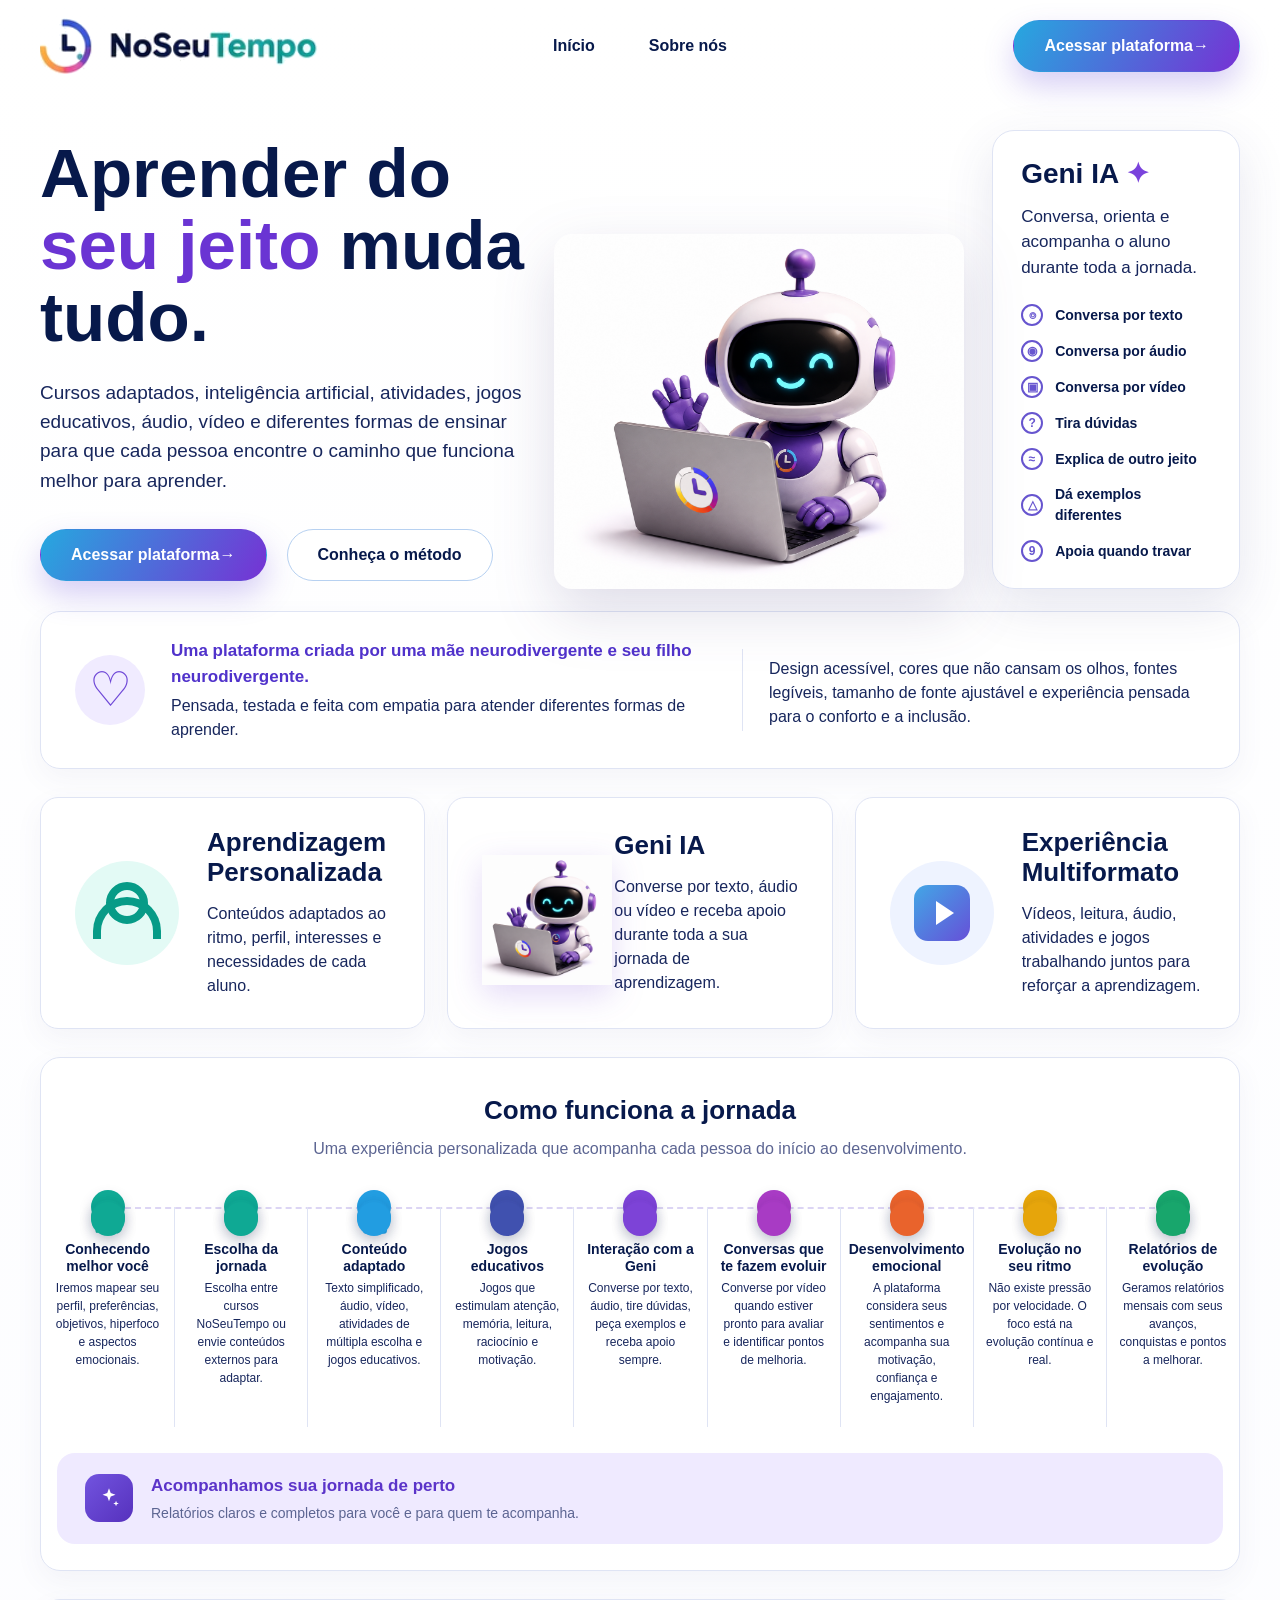
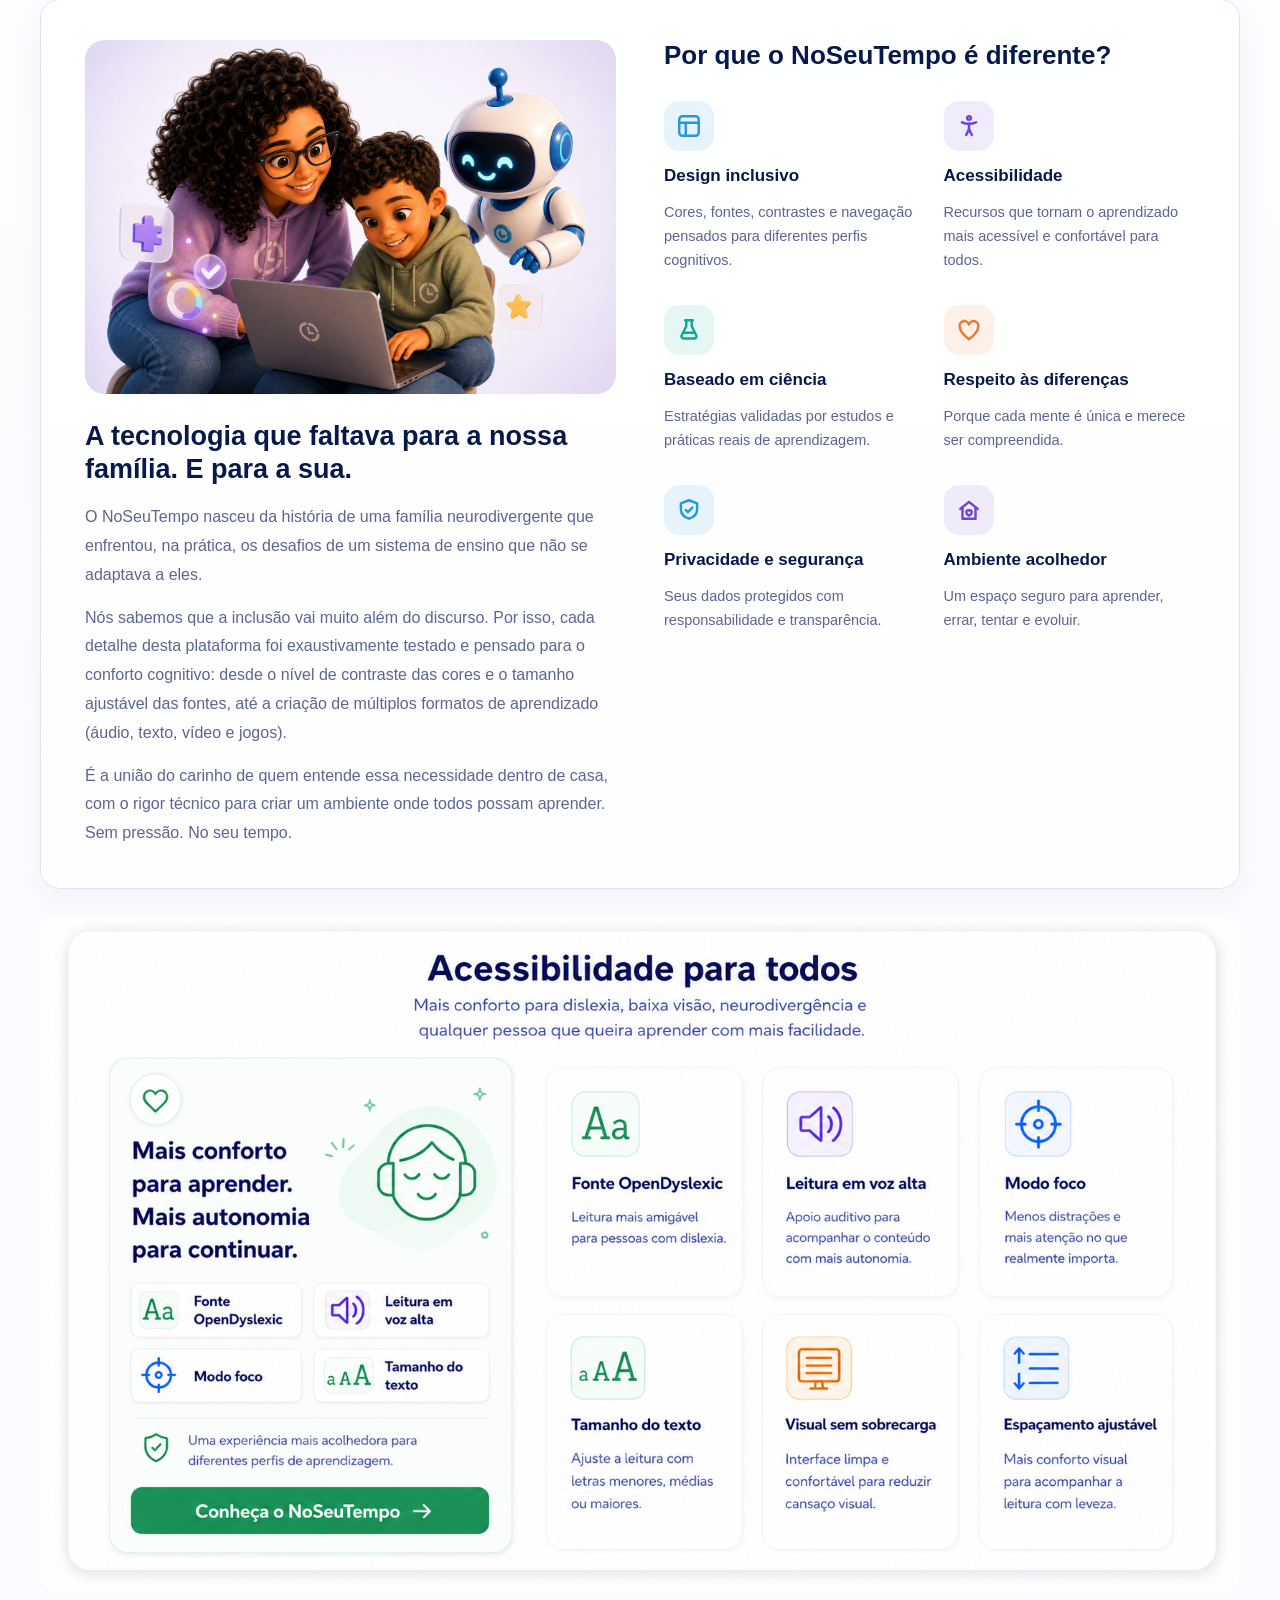
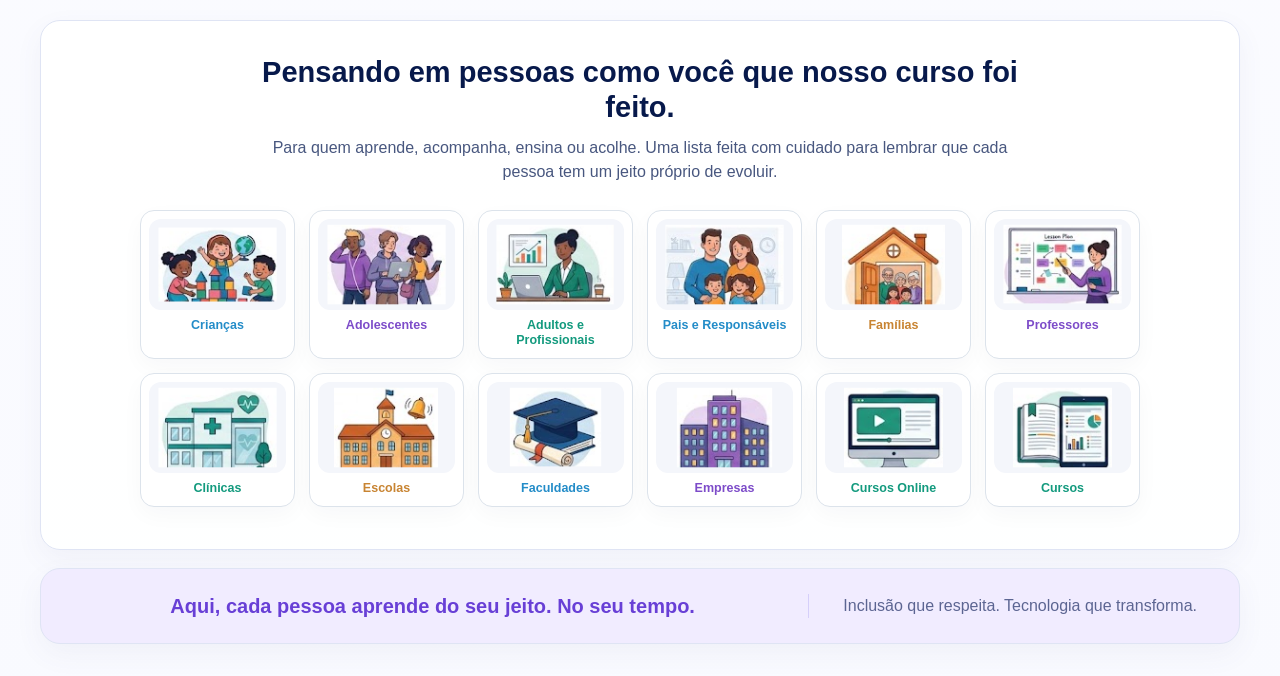
==== commit 9ac82ba0: "Home: secao Acessibilidade agora usa imagem fiel ao mockup (assets/home/acessibilidade.png) Substitu" ====
--- a/index.html
+++ b/index.html
@@ -5,7 +5,7 @@
     <meta name="viewport" content="width=device-width, initial-scale=1" />
     <title>NoSeuTempo — Aprender do seu jeito muda tudo</title>
     <meta name="description" content="Plataforma de aprendizagem adaptativa e inclusiva. Cursos adaptados, Geni IA, jogos, áudio e vídeo para cada pessoa aprender no seu ritmo." />
-    <link rel="stylesheet" href="home-v3.css?v=5" />
+    <link rel="stylesheet" href="home-v3.css?v=7" />
   </head>
   <body>
     <header class="site-header">
@@ -242,66 +242,9 @@
         </div>
       </section>
 
-      <section class="a11y-neuro" id="acessibilidade" aria-labelledby="a11y-title">
-        <div class="a11y-heading">
-          <h2 id="a11y-title">Acessibilidade para mentes neurodivergentes</h2>
-          <p>Recursos reais pensados para disléxicos, autistas e qualquer pessoa que aprende de um jeito diferente.</p>
-        </div>
-
-        <div class="a11y-grid">
-
-          <article class="a11y-card">
-            <span class="a11y-icon ic-green" aria-hidden="true">
-              <svg viewBox="0 0 24 24">
-                <path d="M4 19l5-14h1.5l5 14"/>
-                <path d="M6.5 14h7.5"/>
-                <circle cx="18.5" cy="17" r="2.5"/>
-                <path d="M21 14.5V19.5"/>
-              </svg>
-            </span>
-            <h3>Fonte OpenDyslexic</h3>
-            <p>Ative a fonte criada especificamente para facilitar a leitura de pessoas com dislexia, com letras únicas que reduzem a inversão e a confusão visual.</p>
-          </article>
-
-          <article class="a11y-card">
-            <span class="a11y-icon ic-blue" aria-hidden="true">
-              <svg viewBox="0 0 24 24">
-                <path d="M3 6h12M3 10h14M3 14h10M3 18h12"/>
-                <path d="M20 3v18"/>
-                <path d="M18.5 4.5L20 3l1.5 1.5"/>
-                <path d="M18.5 19.5L20 21l1.5-1.5"/>
-              </svg>
-            </span>
-            <h3>Espaçamento ajustável</h3>
-            <p>Controle o espaçamento entre letras e entre linhas para encontrar o ritmo visual que torna a leitura mais confortável para você.</p>
-          </article>
-
-          <article class="a11y-card">
-            <span class="a11y-icon ic-purple" aria-hidden="true">
-              <svg viewBox="0 0 24 24">
-                <path d="M10 7H7a1 1 0 0 0-1 1v8a1 1 0 0 0 1 1h3l4 2.5V4.5L10 7z"/>
-                <path d="M14.5 9.5a3.5 3.5 0 0 1 0 5"/>
-                <path d="M17 7a7 7 0 0 1 0 10"/>
-              </svg>
-            </span>
-            <h3>Leitura em voz alta</h3>
-            <p>A plataforma lê o texto em voz alta enquanto você acompanha visualmente — ideal para quem processa melhor o conteúdo com apoio auditivo.</p>
-          </article>
-
-          <article class="a11y-card">
-            <span class="a11y-icon ic-orange" aria-hidden="true">
-              <svg viewBox="0 0 24 24">
-                <rect x="3" y="3" width="18" height="18" rx="3"/>
-                <path d="M3 9h18"/>
-                <path d="M9 9v12"/>
-                <path d="M12.5 13.5h5.5M12.5 17h3.5"/>
-              </svg>
-            </span>
-            <h3>Design limpo e sem ruído</h3>
-            <p>Interface organizada, sem excesso de informação, com foco no que importa — para uma experiência visual tranquila e sem sobrecarga cognitiva.</p>
-          </article>
-
-        </div>
+      <section class="acc-v2" id="acessibilidade" aria-labelledby="a11y-title">
+        <h2 id="a11y-title" style="position:absolute;width:1px;height:1px;padding:0;margin:-1px;overflow:hidden;clip:rect(0 0 0 0);white-space:nowrap;border:0;">Acessibilidade para todos</h2>
+        <img class="acc-img" src="assets/home/acessibilidade.png?v=1" alt="Acessibilidade para todos. Mais conforto para dislexia, baixa visão, neurodivergência e qualquer pessoa que queira aprender com mais facilidade. Recursos: Fonte OpenDyslexic, Leitura em voz alta, Modo foco, Tamanho do texto, Visual sem sobrecarga e Espaçamento ajustável." />
       </section>
 
       <section class="empathy-list" aria-labelledby="empathy-title">
--- a/home-v3.css
+++ b/home-v3.css
@@ -1416,3 +1416,55 @@
     text-align: center;
   }
 }
+
+/* ===================== Acessibilidade para todos ===================== */
+.acc-v2 { margin-top: 28px; padding: 40px 44px 44px; border: 1px solid var(--line); border-radius: 22px; background: rgba(255,255,255,.92); box-shadow: 0 10px 28px rgba(79,82,140,.05); }
+.acc-heading { max-width: 760px; margin: 0 auto; text-align: center; }
+.acc-heading h2 { margin: 0; color: #1f2249; font-size: clamp(28px,3vw,36px); font-weight: 800; }
+.acc-heading p { max-width: 660px; margin: 12px auto 0; color: #5c6592; font-size: 16px; line-height: 1.5; }
+.acc-layout { display: grid; grid-template-columns: 1fr 1.15fr; gap: 26px; margin-top: 34px; align-items: start; }
+.acc-v2 .ic-green { color: #1f9d57; background: rgba(31,157,87,.12); }
+
+/* Promo */
+.acc-promo { position: relative; padding: 28px; border: 1px solid #e7e9f5; border-radius: 22px; background: linear-gradient(180deg,#fbfcff,#fff); box-shadow: 0 12px 30px rgba(79,82,140,.06); }
+.acc-heart { width: 44px; height: 44px; border-radius: 50%; display: grid; place-items: center; border: 1.5px solid #cdebd8; color: #1f9d57; }
+.acc-heart svg { width: 22px; height: 22px; fill: none; stroke: currentColor; stroke-width: 1.9; }
+.acc-promo-top { display: flex; align-items: center; gap: 12px; margin-top: 18px; }
+.acc-promo-top h3 { flex: 1; margin: 0; color: #1f2249; font-size: 23px; font-weight: 800; line-height: 1.2; }
+.acc-illu { flex: none; width: 116px; }
+.acc-illu svg { width: 100%; height: auto; }
+.acc-pills { display: grid; grid-template-columns: 1fr 1fr; gap: 12px; margin-top: 22px; }
+.acc-pill { display: flex; align-items: center; gap: 11px; padding: 11px 13px; border: 1px solid #ececf4; border-radius: 14px; background: #fff; }
+.acc-pill b { font-weight: 700; color: #1f2249; font-size: 12.5px; line-height: 1.2; }
+.ap-ic { width: 36px; height: 36px; border-radius: 11px; display: grid; place-items: center; flex: none; }
+.ap-ic svg { width: 20px; height: 20px; fill: none; stroke: currentColor; stroke-width: 1.9; stroke-linecap: round; stroke-linejoin: round; }
+.ap-ic.txt, .af-ic.txt { font-weight: 800; letter-spacing: -.5px; }
+.ap-ic.txt { font-size: 15px; } .ap-ic.txt b { font-size: 1.25em; }
+.acc-shield { display: flex; align-items: center; gap: 12px; margin-top: 22px; padding-top: 20px; border-top: 1px solid #eef0f6; color: #5c6592; font-size: 13.5px; line-height: 1.45; }
+.acc-shield-ic { color: #1f9d57; flex: none; } .acc-shield-ic svg { width: 22px; height: 22px; fill: none; stroke: currentColor; stroke-width: 1.8; }
+.acc-btn { display: flex; align-items: center; justify-content: center; gap: 10px; margin-top: 20px; padding: 15px; border-radius: 14px; background: linear-gradient(135deg,#1faa57,#168a47); color: #fff; font-weight: 800; font-size: 16px; text-decoration: none; box-shadow: 0 10px 22px rgba(24,138,71,.22); transition: transform .18s ease; }
+.acc-btn:hover { transform: translateY(-2px); }
+
+/* 6 features */
+.acc-features { display: grid; grid-template-columns: repeat(3,1fr); gap: 16px; }
+.acc-feat { padding: 22px 20px; border: 1px solid #ececf4; border-radius: 16px; background: #fff; box-shadow: 0 8px 22px rgba(79,82,140,.04); }
+.af-ic { width: 48px; height: 48px; border-radius: 14px; display: grid; place-items: center; margin-bottom: 16px; }
+.af-ic svg { width: 26px; height: 26px; fill: none; stroke: currentColor; stroke-width: 1.9; stroke-linecap: round; stroke-linejoin: round; }
+.af-ic.txt { font-size: 20px; } .af-ic.txt b { font-size: 1.3em; }
+.acc-feat h4 { margin: 0 0 8px; color: #1f2249; font-size: 16px; font-weight: 800; }
+.acc-feat p { margin: 0; color: #5c6592; font-size: 13.5px; line-height: 1.55; }
+
+@media (max-width: 980px) {
+  .acc-v2 { padding: 32px 24px; }
+  .acc-layout { grid-template-columns: 1fr; }
+  .acc-features { grid-template-columns: repeat(2,1fr); }
+}
+@media (max-width: 600px) {
+  .acc-pills, .acc-features { grid-template-columns: 1fr; }
+  .acc-promo-top { flex-direction: column-reverse; align-items: flex-start; }
+}
+
+/* Acessibilidade — imagem fiel ao mockup (sem moldura de card) */
+.acc-v2 { border: none; background: transparent; box-shadow: none; padding: 0; }
+.acc-img { display: block; width: 100%; height: auto; border-radius: 16px; }
+@media (max-width: 980px) { .acc-v2 { padding: 0; } }
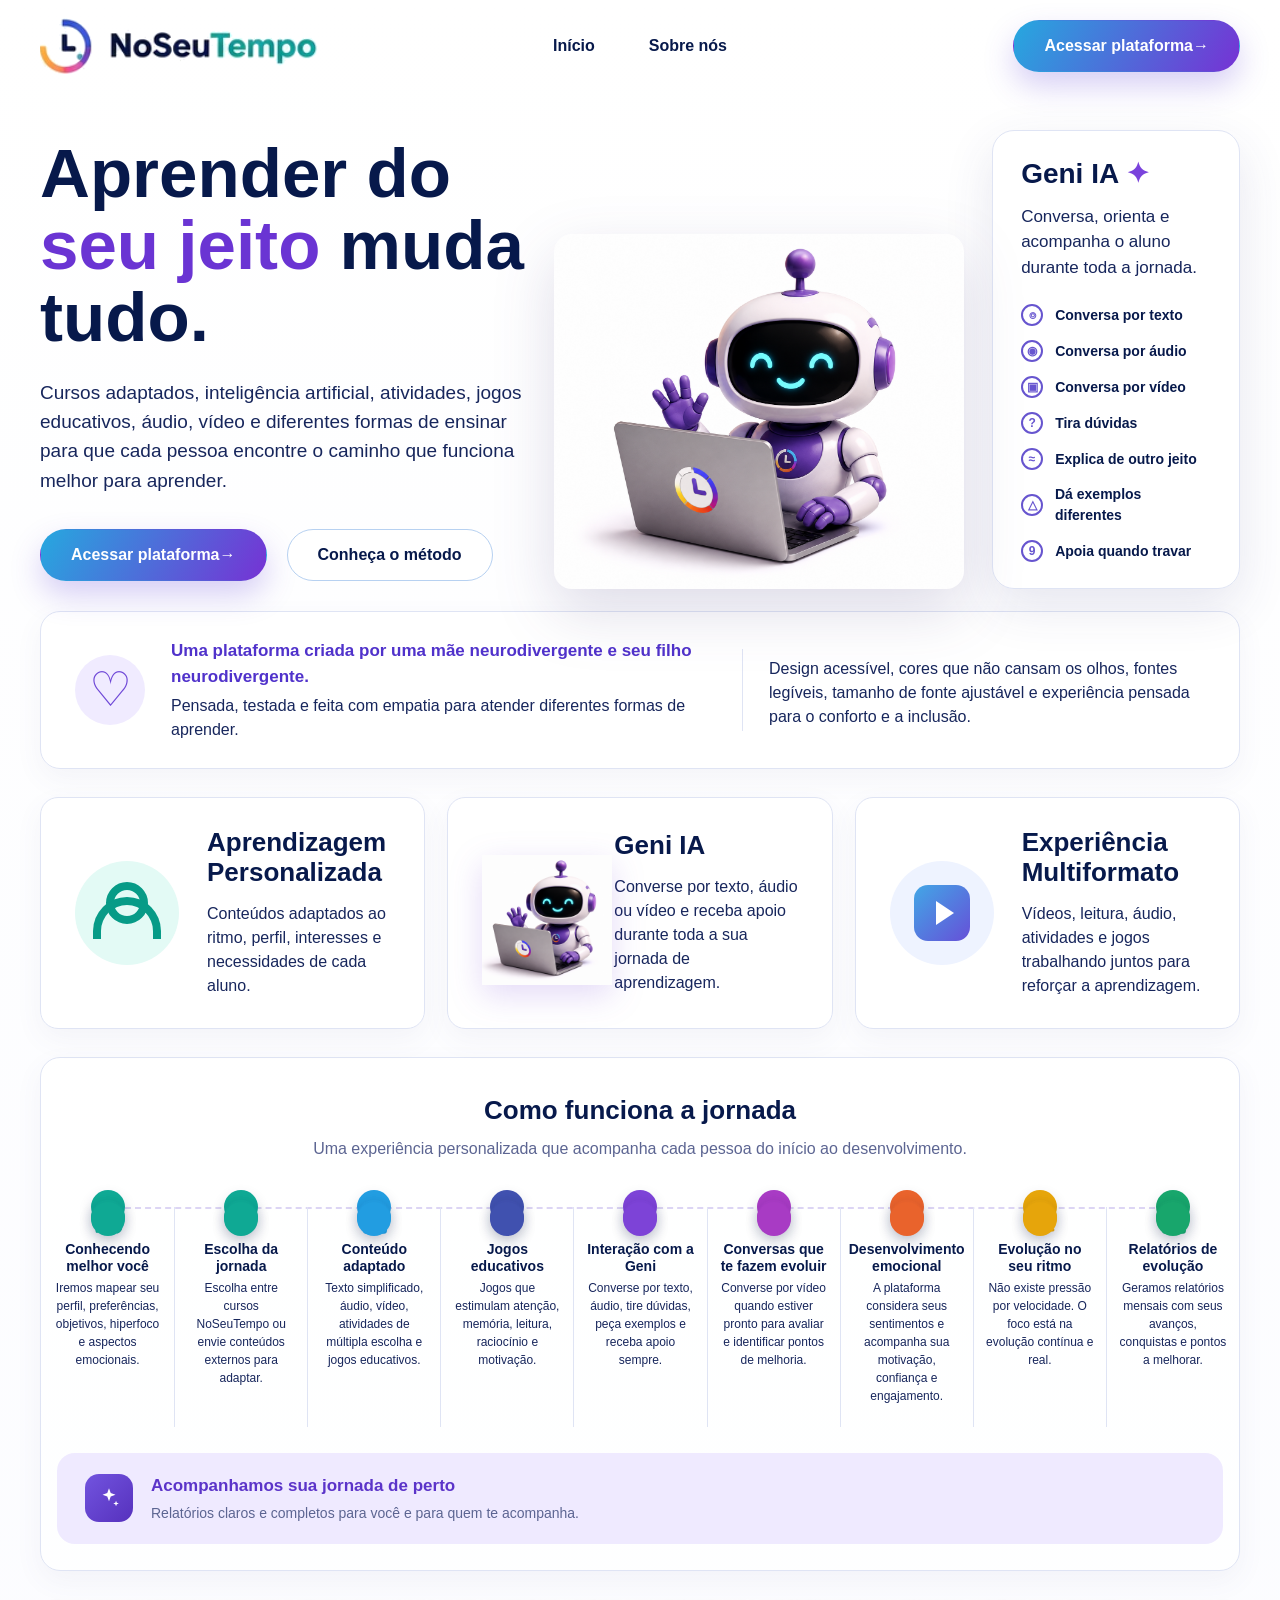
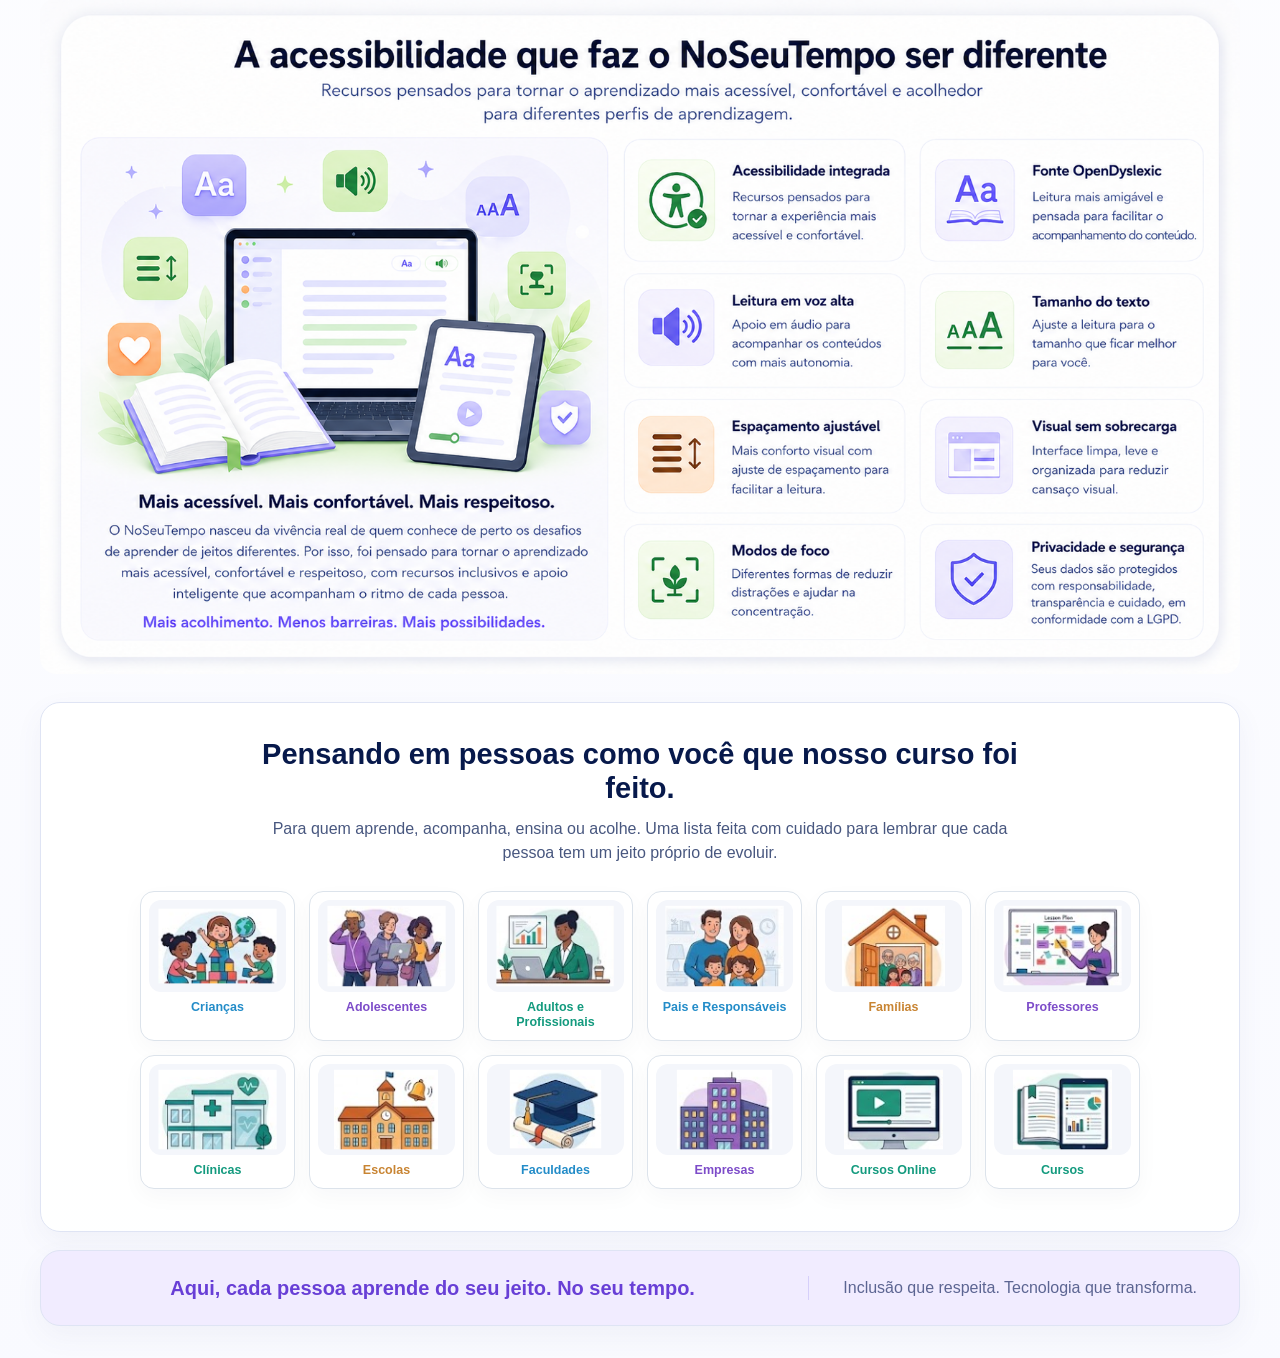
==== commit 8176d5a2: "Home: funde Historia/Diferenciais + Acessibilidade numa unica secao (imagem) Substitui as duas secoe" ====
--- a/index.html
+++ b/index.html
@@ -175,76 +175,9 @@
         </div>
       </section>
 
-      <section class="story story-2col" id="historia" aria-label="História e diferenciais">
-        <div class="story-left">
-          <div class="story-photo">
-            <img src="assets/home/familia-geni-notebook-hero-v2.png" alt="Família neurodivergente aprendendo com a Geni IA" />
-          </div>
-          <div class="story-copy">
-            <h2>A tecnologia que faltava para a nossa família. E para a sua.</h2>
-            <p>O NoSeuTempo nasceu da história de uma família neurodivergente que enfrentou, na prática, os desafios de um sistema de ensino que não se adaptava a eles.</p>
-            <p>Nós sabemos que a inclusão vai muito além do discurso. Por isso, cada detalhe desta plataforma foi exaustivamente testado e pensado para o conforto cognitivo: desde o nível de contraste das cores e o tamanho ajustável das fontes, até a criação de múltiplos formatos de aprendizado (áudio, texto, vídeo e jogos).</p>
-            <p>É a união do carinho de quem entende essa necessidade dentro de casa, com o rigor técnico para criar um ambiente onde todos possam aprender. Sem pressão. No seu tempo.</p>
-          </div>
-        </div>
-
-        <div class="difference">
-          <h2>Por que o NoSeuTempo é diferente?</h2>
-          <div class="diff-grid">
-            <article class="diff-item">
-              <span class="diff-icon ic-blue">
-                <svg viewBox="0 0 24 24" aria-hidden="true"><rect x="3" y="3" width="18" height="18" rx="3"/><path d="M3 9h18"/><path d="M9 21V9"/></svg>
-              </span>
-              <strong>Design inclusivo</strong>
-              <p>Cores, fontes, contrastes e navegação pensados para diferentes perfis cognitivos.</p>
-            </article>
-
-            <article class="diff-item">
-              <span class="diff-icon ic-purple">
-                <svg viewBox="0 0 24 24" aria-hidden="true"><circle cx="12" cy="4.6" r="1.7"/><path d="M5.5 8.6c2 .9 4.3 1.3 6.5 1.3s4.5-.4 6.5-1.3"/><path d="M12 9.9V15"/><path d="M12 15l-2.6 5.2"/><path d="M12 15l2.6 5.2"/></svg>
-              </span>
-              <strong>Acessibilidade</strong>
-              <p>Recursos que tornam o aprendizado mais acessível e confortável para todos.</p>
-            </article>
-
-            <article class="diff-item">
-              <span class="diff-icon ic-green">
-                <svg viewBox="0 0 24 24" aria-hidden="true"><path d="M9.5 3v5.6L5.3 16.8a2 2 0 0 0 1.8 3h9.8a2 2 0 0 0 1.8-3L14.5 8.6V3"/><path d="M8.5 3h7"/><path d="M7.6 14.5h8.8"/></svg>
-              </span>
-              <strong>Baseado em ciência</strong>
-              <p>Estratégias validadas por estudos e práticas reais de aprendizagem.</p>
-            </article>
-
-            <article class="diff-item">
-              <span class="diff-icon ic-orange">
-                <svg viewBox="0 0 24 24" aria-hidden="true"><path d="M12 20.5C8 17.5 3.5 14 3.5 9.3A4.2 4.2 0 0 1 12 7a4.2 4.2 0 0 1 8.5 2.3c0 4.7-4.5 8.2-8.5 11.2z"/></svg>
-              </span>
-              <strong>Respeito às diferenças</strong>
-              <p>Porque cada mente é única e merece ser compreendida.</p>
-            </article>
-
-            <article class="diff-item">
-              <span class="diff-icon ic-blue">
-                <svg viewBox="0 0 24 24" aria-hidden="true"><path d="M12 3l7.5 2.8v5.2c0 4.8-3.2 7.6-7.5 9-4.3-1.4-7.5-4.2-7.5-9V5.8L12 3z"/><path d="M9 12l2 2 4-4.2"/></svg>
-              </span>
-              <strong>Privacidade e segurança</strong>
-              <p>Seus dados protegidos com responsabilidade e transparência.</p>
-            </article>
-
-            <article class="diff-item">
-              <span class="diff-icon ic-purple">
-                <svg viewBox="0 0 24 24" aria-hidden="true"><path d="M4 11l8-6.5 8 6.5"/><path d="M6 9.7V20h12V9.7"/><path d="M12 17.2s-2.5-1.4-2.5-3.2A1.55 1.55 0 0 1 12 12.6a1.55 1.55 0 0 1 2.5 1.4c0 1.8-2.5 3.2-2.5 3.2z"/></svg>
-              </span>
-              <strong>Ambiente acolhedor</strong>
-              <p>Um espaço seguro para aprender, errar, tentar e evoluir.</p>
-            </article>
-          </div>
-        </div>
-      </section>
-
       <section class="acc-v2" id="acessibilidade" aria-labelledby="a11y-title">
-        <h2 id="a11y-title" style="position:absolute;width:1px;height:1px;padding:0;margin:-1px;overflow:hidden;clip:rect(0 0 0 0);white-space:nowrap;border:0;">Acessibilidade para todos</h2>
-        <img class="acc-img" src="assets/home/acessibilidade.png?v=1" alt="Acessibilidade para todos. Mais conforto para dislexia, baixa visão, neurodivergência e qualquer pessoa que queira aprender com mais facilidade. Recursos: Fonte OpenDyslexic, Leitura em voz alta, Modo foco, Tamanho do texto, Visual sem sobrecarga e Espaçamento ajustável." />
+        <h2 id="a11y-title" style="position:absolute;width:1px;height:1px;padding:0;margin:-1px;overflow:hidden;clip:rect(0 0 0 0);white-space:nowrap;border:0;">A acessibilidade que faz o NoSeuTempo ser diferente</h2>
+        <img class="acc-img" src="assets/home/acessibilidade-diferente.png?v=1" alt="A acessibilidade que faz o NoSeuTempo ser diferente. Recursos pensados para tornar o aprendizado mais acessível, confortável e acolhedor para diferentes perfis de aprendizagem: Acessibilidade integrada, Fonte OpenDyslexic, Leitura em voz alta, Tamanho do texto, Espaçamento ajustável, Visual sem sobrecarga, Modos de foco, e Privacidade e segurança." />
       </section>
 
       <section class="empathy-list" aria-labelledby="empathy-title">
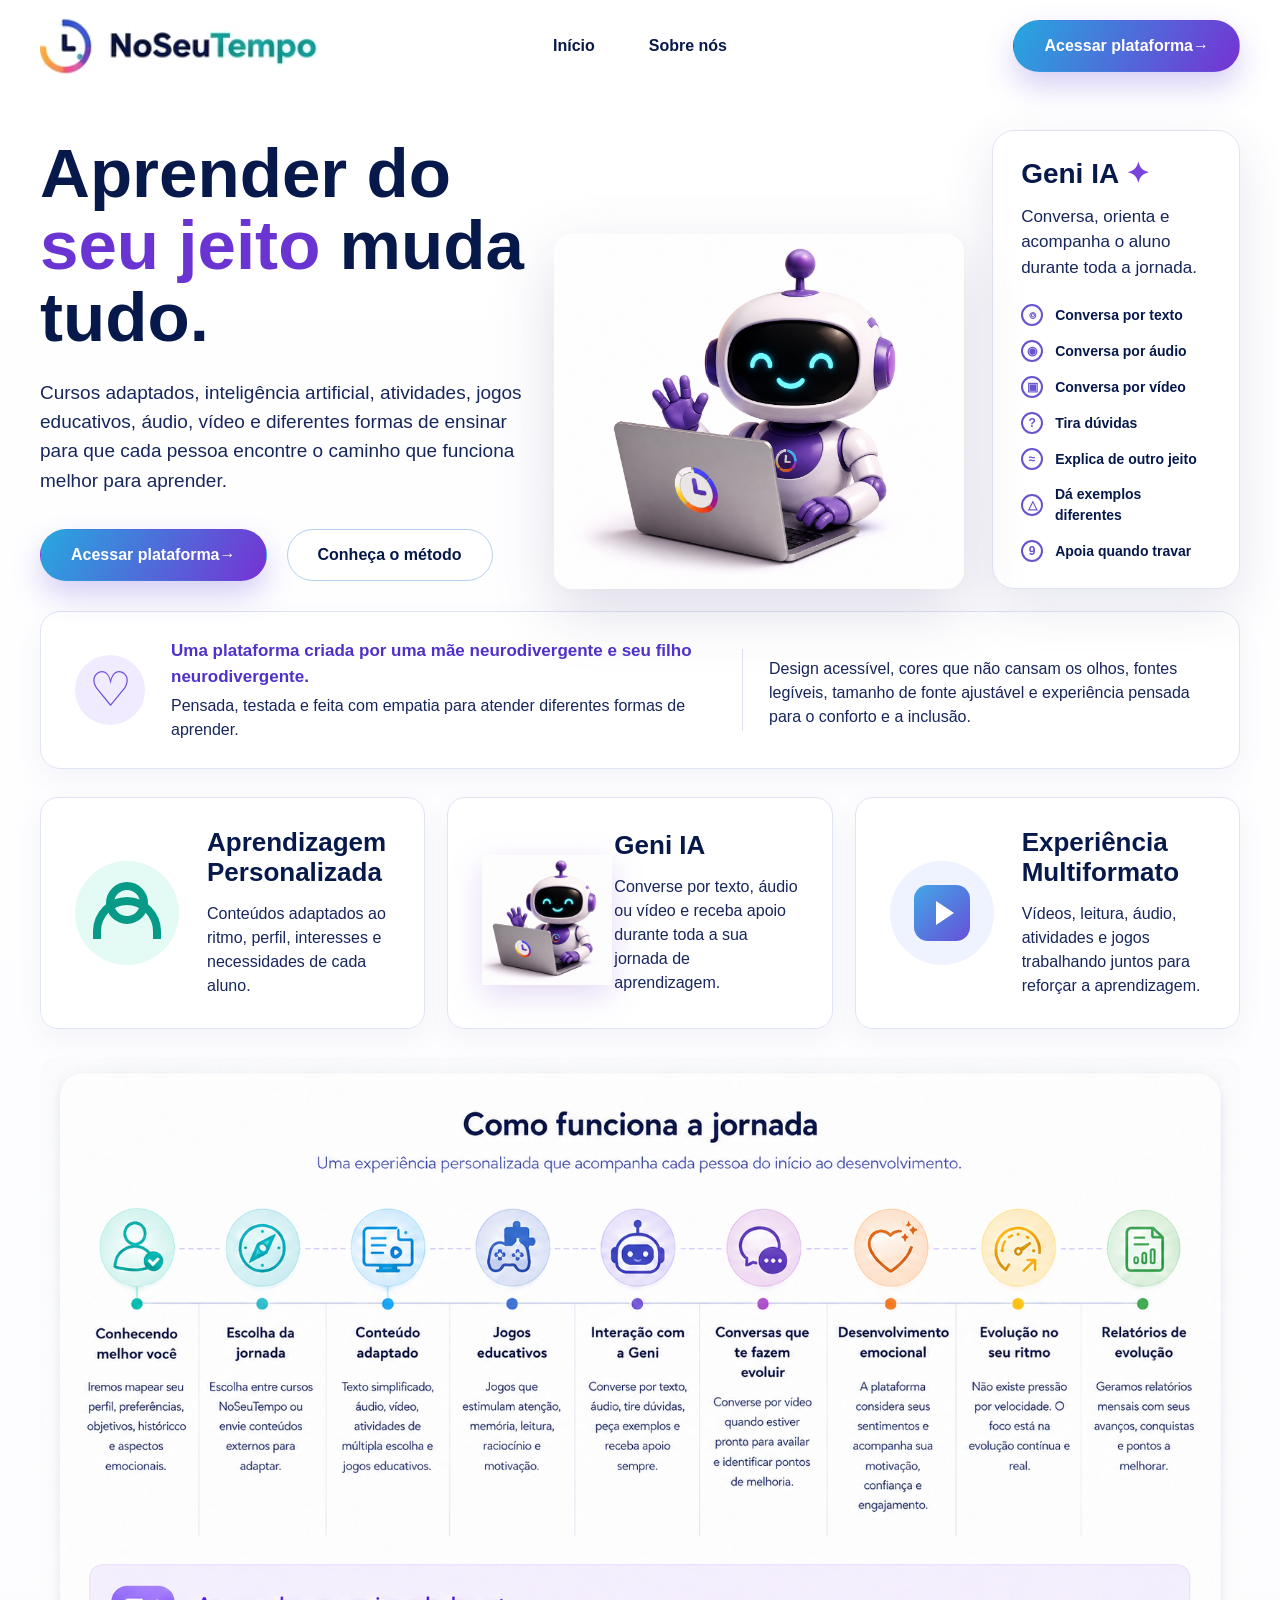
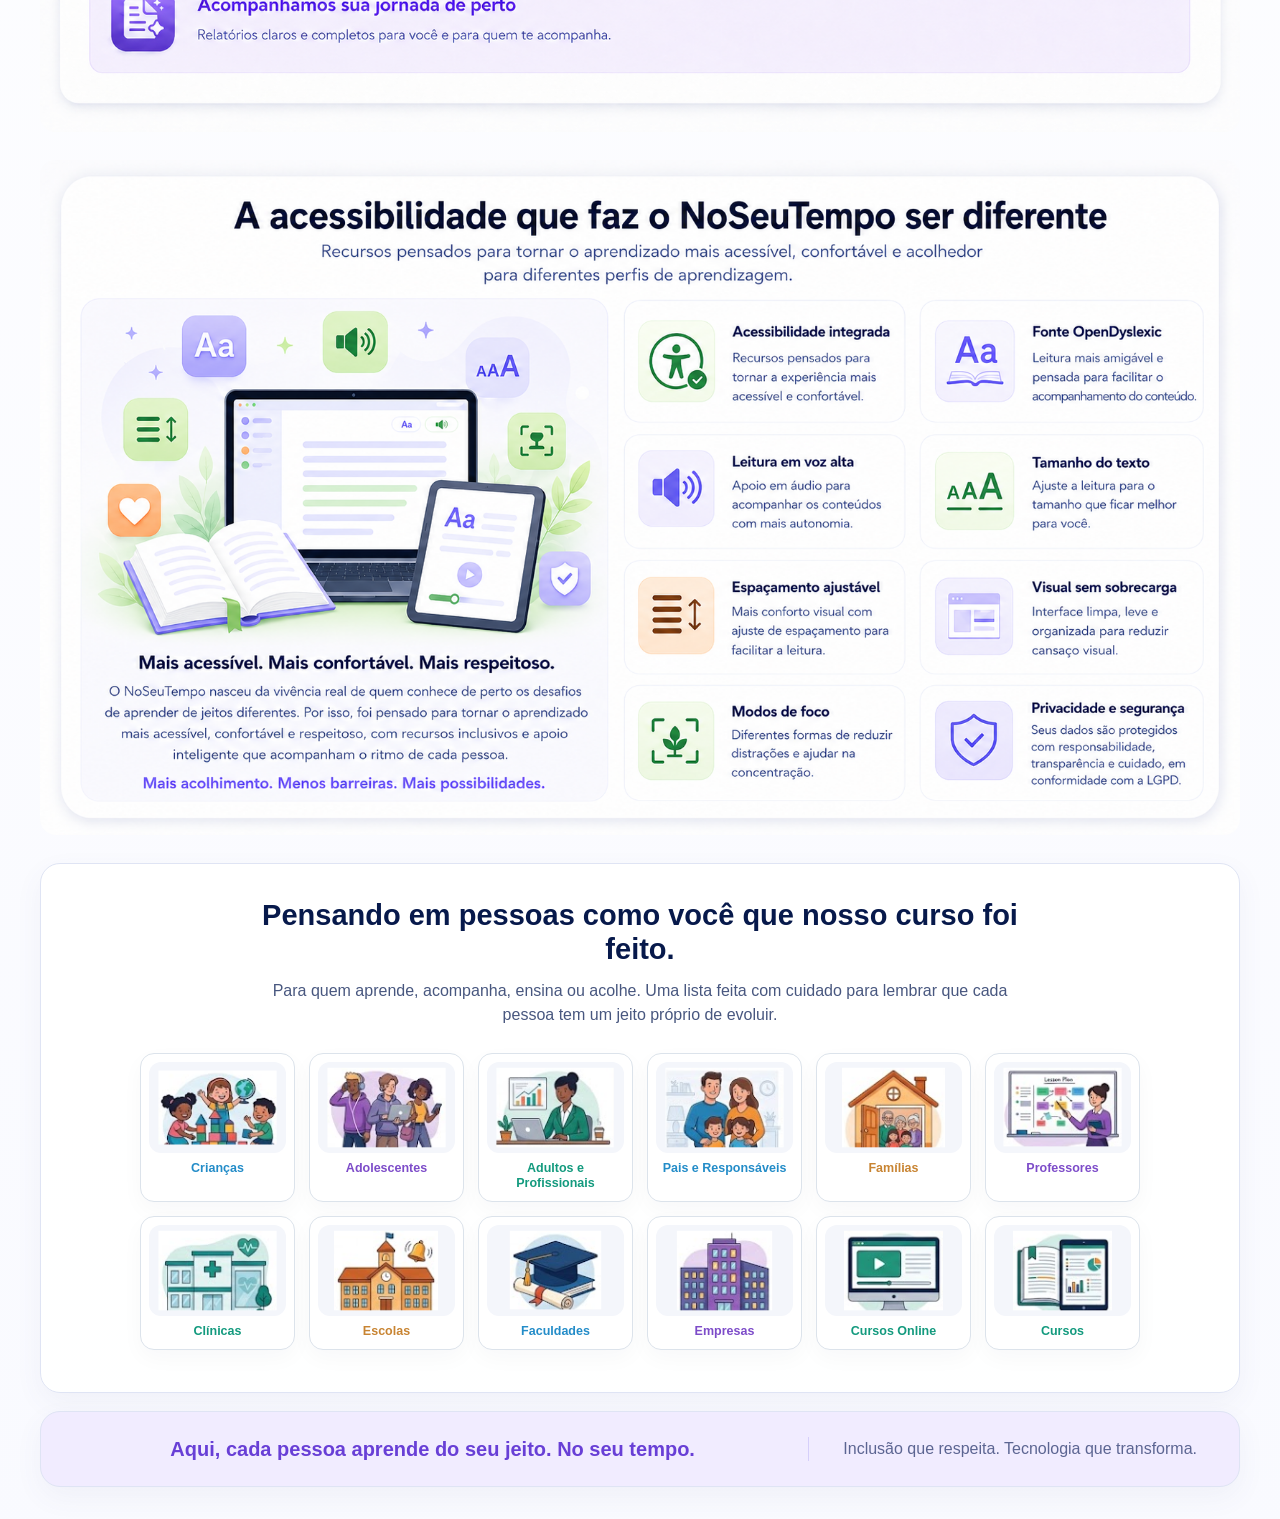
==== commit d6c4c3c6: "Home: secao "Como funciona a jornada" agora usa imagem (assets/home/jornada.png) Substitui o timelin" ====
--- a/index.html
+++ b/index.html
@@ -97,82 +97,9 @@
         </article>
       </section>
 
-      <section class="journey journey-v2" id="jornada" aria-labelledby="journey-title">
-        <h2 id="journey-title">Como funciona a jornada</h2>
-        <p class="journey-sub">Uma experiência personalizada que acompanha cada pessoa do início ao desenvolvimento.</p>
-        <div class="journey-grid">
-          <article class="journey-step teal">
-            <span>1</span>
-            <span class="step-icon" aria-hidden="true"><svg viewBox="0 0 24 24"><circle cx="11" cy="8" r="4"/><path d="M4 21v-1a7 7 0 0 1 10.5-6"/><path d="M17.6 21.4s-2.3-1.3-2.3-3.1a1.45 1.45 0 0 1 2.3-1.1 1.45 1.45 0 0 1 2.3 1.1c0 1.8-2.3 3.1-2.3 3.1z"/></svg></span>
-            <h3>Conhecendo melhor você</h3>
-            <span class="step-line"></span>
-            <p>Iremos mapear seu perfil, preferências, objetivos, hiperfoco e aspectos emocionais.</p>
-          </article>
-          <article class="journey-step teal">
-            <span>2</span>
-            <span class="step-icon" aria-hidden="true"><svg viewBox="0 0 24 24"><path d="M12 3v18"/><path d="M6 6h10l2.5 2.5L16 11H6z"/><path d="M18 14H8l-2.5 2.5L8 19h10z"/></svg></span>
-            <h3>Escolha da jornada</h3>
-            <span class="step-line"></span>
-            <p>Escolha entre cursos NoSeuTempo ou envie conteúdos externos para adaptar.</p>
-          </article>
-          <article class="journey-step blue">
-            <span>3</span>
-            <span class="step-icon" aria-hidden="true"><svg viewBox="0 0 24 24"><path d="M6 2.5h7.5L19 8v12.5a1 1 0 0 1-1 1H6a1 1 0 0 1-1-1V3.5a1 1 0 0 1 1-1z"/><path d="M13.5 2.5V8H19"/><path d="M8 12h7"/><path d="M8 16h7"/><path d="M8 8h2.5"/></svg></span>
-            <h3>Conteúdo adaptado</h3>
-            <span class="step-line"></span>
-            <p>Texto simplificado, áudio, vídeo, atividades de múltipla escolha e jogos educativos.</p>
-          </article>
-          <article class="journey-step indigo">
-            <span>4</span>
-            <span class="step-icon" aria-hidden="true"><svg viewBox="0 0 24 24"><rect x="3" y="8" width="18" height="9.5" rx="4.75"/><path d="M7 12.7h3.2"/><path d="M8.6 11.1v3.2"/><circle cx="15.6" cy="11.7" r="1"/><circle cx="17.4" cy="13.8" r="1"/></svg></span>
-            <h3>Jogos educativos</h3>
-            <span class="step-line"></span>
-            <p>Jogos que estimulam atenção, memória, leitura, raciocínio e motivação.</p>
-          </article>
-          <article class="journey-step violet">
-            <span>5</span>
-            <span class="step-icon" aria-hidden="true"><svg viewBox="0 0 24 24"><rect x="5" y="8" width="14" height="11" rx="3.5"/><path d="M12 4.5V8"/><circle cx="12" cy="3.3" r="1.3"/><circle cx="9.5" cy="13" r="1.1"/><circle cx="14.5" cy="13" r="1.1"/><path d="M10 16.2h4"/></svg></span>
-            <h3>Interação com a Geni</h3>
-            <span class="step-line"></span>
-            <p>Converse por texto, áudio, tire dúvidas, peça exemplos e receba apoio sempre.</p>
-          </article>
-          <article class="journey-step magenta">
-            <span>6</span>
-            <span class="step-icon" aria-hidden="true"><svg viewBox="0 0 24 24"><rect x="3" y="7" width="12" height="10" rx="3"/><path d="M15 10.5l5.5-3v9l-5.5-3"/><path d="M6.5 11h4"/></svg></span>
-            <h3>Conversas que te fazem evoluir</h3>
-            <span class="step-line"></span>
-            <p>Converse por vídeo quando estiver pronto para avaliar e identificar pontos de melhoria.</p>
-          </article>
-          <article class="journey-step orange">
-            <span>7</span>
-            <span class="step-icon" aria-hidden="true"><svg viewBox="0 0 24 24"><path d="M12 20.5C8 17.5 3.5 14 3.5 9.3A4.2 4.2 0 0 1 12 7a4.2 4.2 0 0 1 8.5 2.3c0 4.7-4.5 8.2-8.5 11.2z"/><path d="M8.5 12.5l2 1.8 3-3.4"/></svg></span>
-            <h3>Desenvolvimento emocional</h3>
-            <span class="step-line"></span>
-            <p>A plataforma considera seus sentimentos e acompanha sua motivação, confiança e engajamento.</p>
-          </article>
-          <article class="journey-step amber">
-            <span>8</span>
-            <span class="step-icon" aria-hidden="true"><svg viewBox="0 0 24 24"><path d="M4 20h16"/><path d="M6.5 20v-4"/><path d="M11 20v-7"/><path d="M15.5 20v-9.5"/><path d="M15.5 7.2V3.8l3.2 1.1-3.2 1.1"/></svg></span>
-            <h3>Evolução no seu ritmo</h3>
-            <span class="step-line"></span>
-            <p>Não existe pressão por velocidade. O foco está na evolução contínua e real.</p>
-          </article>
-          <article class="journey-step green">
-            <span>9</span>
-            <span class="step-icon" aria-hidden="true"><svg viewBox="0 0 24 24"><path d="M6 2.5h7.5L19 8v12.5a1 1 0 0 1-1 1H6a1 1 0 0 1-1-1V3.5a1 1 0 0 1 1-1z"/><path d="M13.5 2.5V8H19"/><path d="M8.5 17v-2.5"/><path d="M12 17v-4"/><path d="M15.5 17v-1.5"/></svg></span>
-            <h3>Relatórios de evolução</h3>
-            <span class="step-line"></span>
-            <p>Geramos relatórios mensais com seus avanços, conquistas e pontos a melhorar.</p>
-          </article>
-        </div>
-
-        <div class="journey-banner">
-          <span class="jb-icon" aria-hidden="true"><svg viewBox="0 0 24 24"><path d="M12 3l1.6 4.3L18 9l-4.4 1.7L12 15l-1.6-4.3L6 9l4.4-1.7L12 3z"/><path d="M18.5 14.5l.7 1.9 1.9.7-1.9.7-.7 1.9-.7-1.9-1.9-.7 1.9-.7.7-1.9z"/></svg></span>
-          <div>
-            <strong>Acompanhamos sua jornada de perto</strong>
-            <p>Relatórios claros e completos para você e para quem te acompanha.</p>
-          </div>
-        </div>
+      <section class="acc-v2" id="jornada" aria-labelledby="journey-title">
+        <h2 id="journey-title" style="position:absolute;width:1px;height:1px;padding:0;margin:-1px;overflow:hidden;clip:rect(0 0 0 0);white-space:nowrap;border:0;">Como funciona a jornada</h2>
+        <img class="acc-img" src="assets/home/jornada.png?v=1" alt="Como funciona a jornada — uma experiência personalizada que acompanha cada pessoa do início ao desenvolvimento. Etapas: Conhecendo melhor você, Escolha da jornada, Conteúdo adaptado, Jogos educativos, Interação com a Geni, Conversas que te fazem evoluir, Desenvolvimento emocional, Evolução no seu ritmo e Relatórios de evolução. Acompanhamos sua jornada de perto com relatórios claros e completos." />
       </section>
 
       <section class="acc-v2" id="acessibilidade" aria-labelledby="a11y-title">
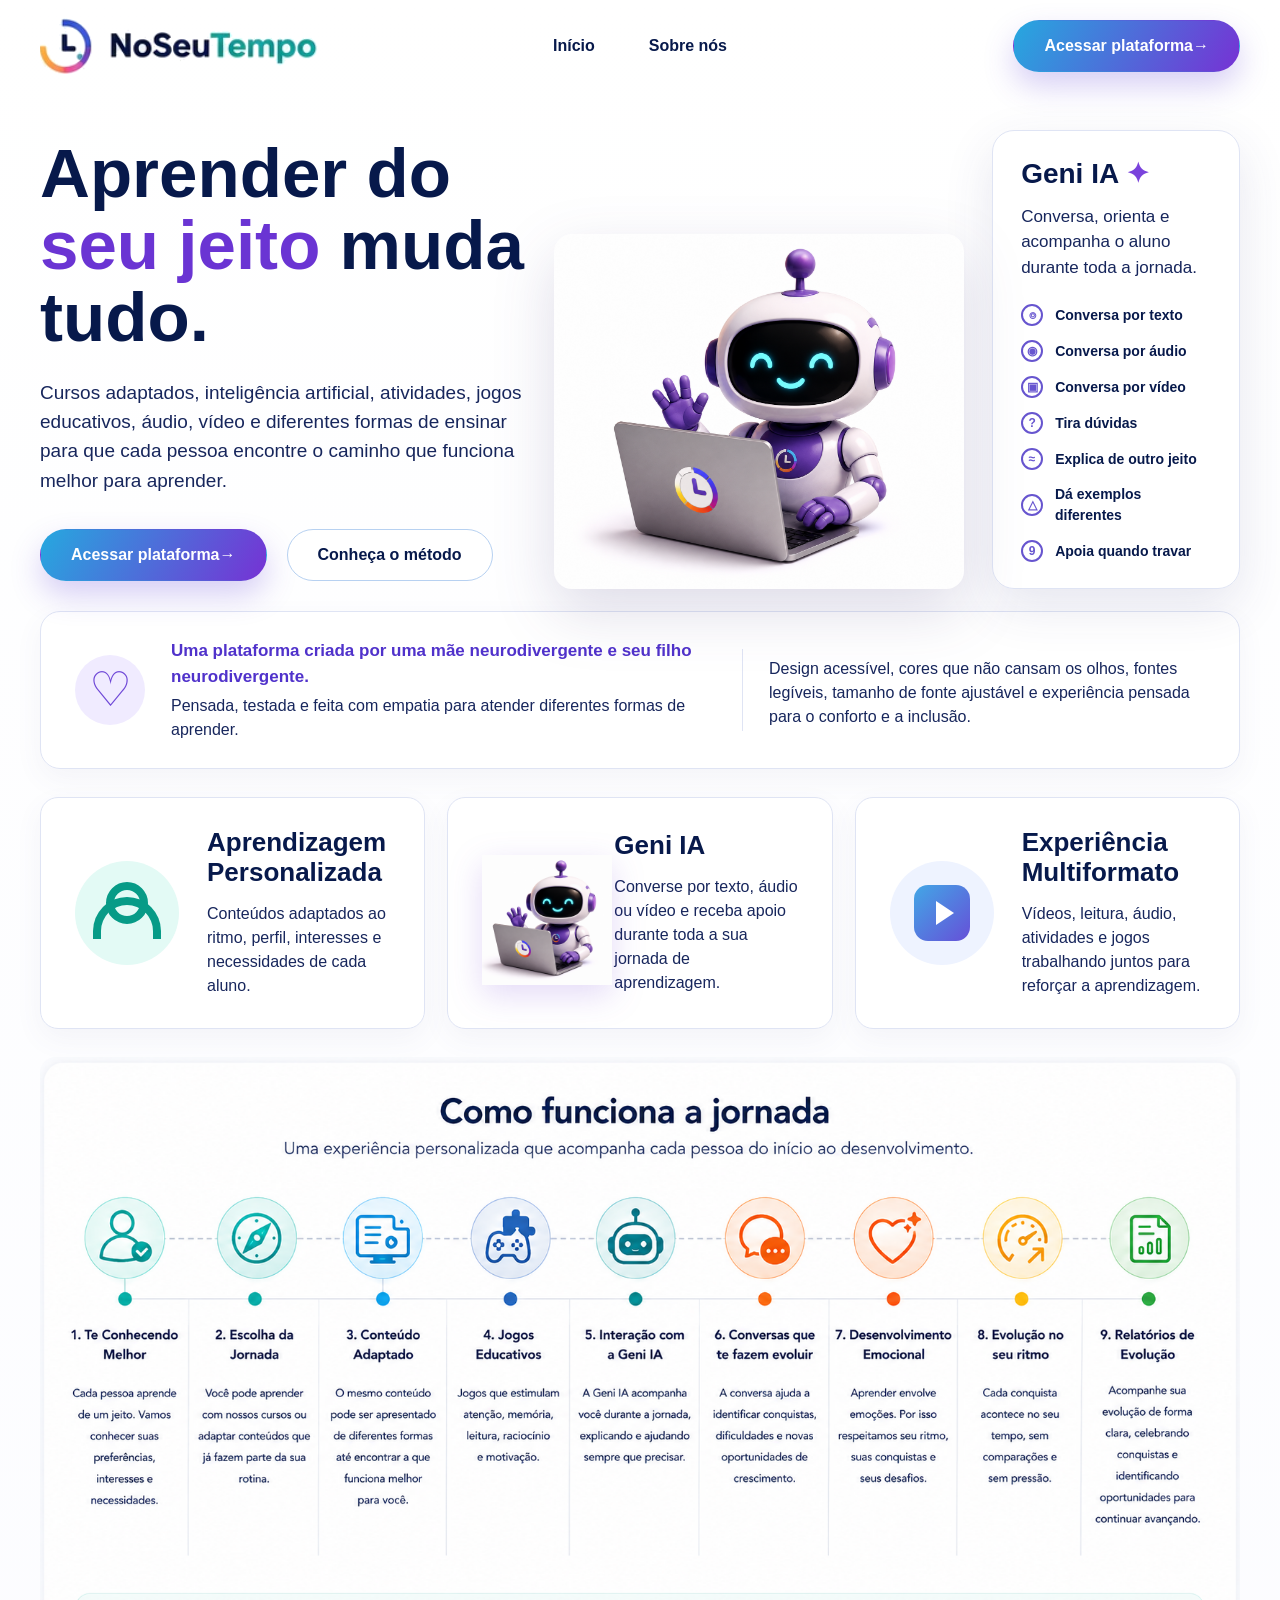
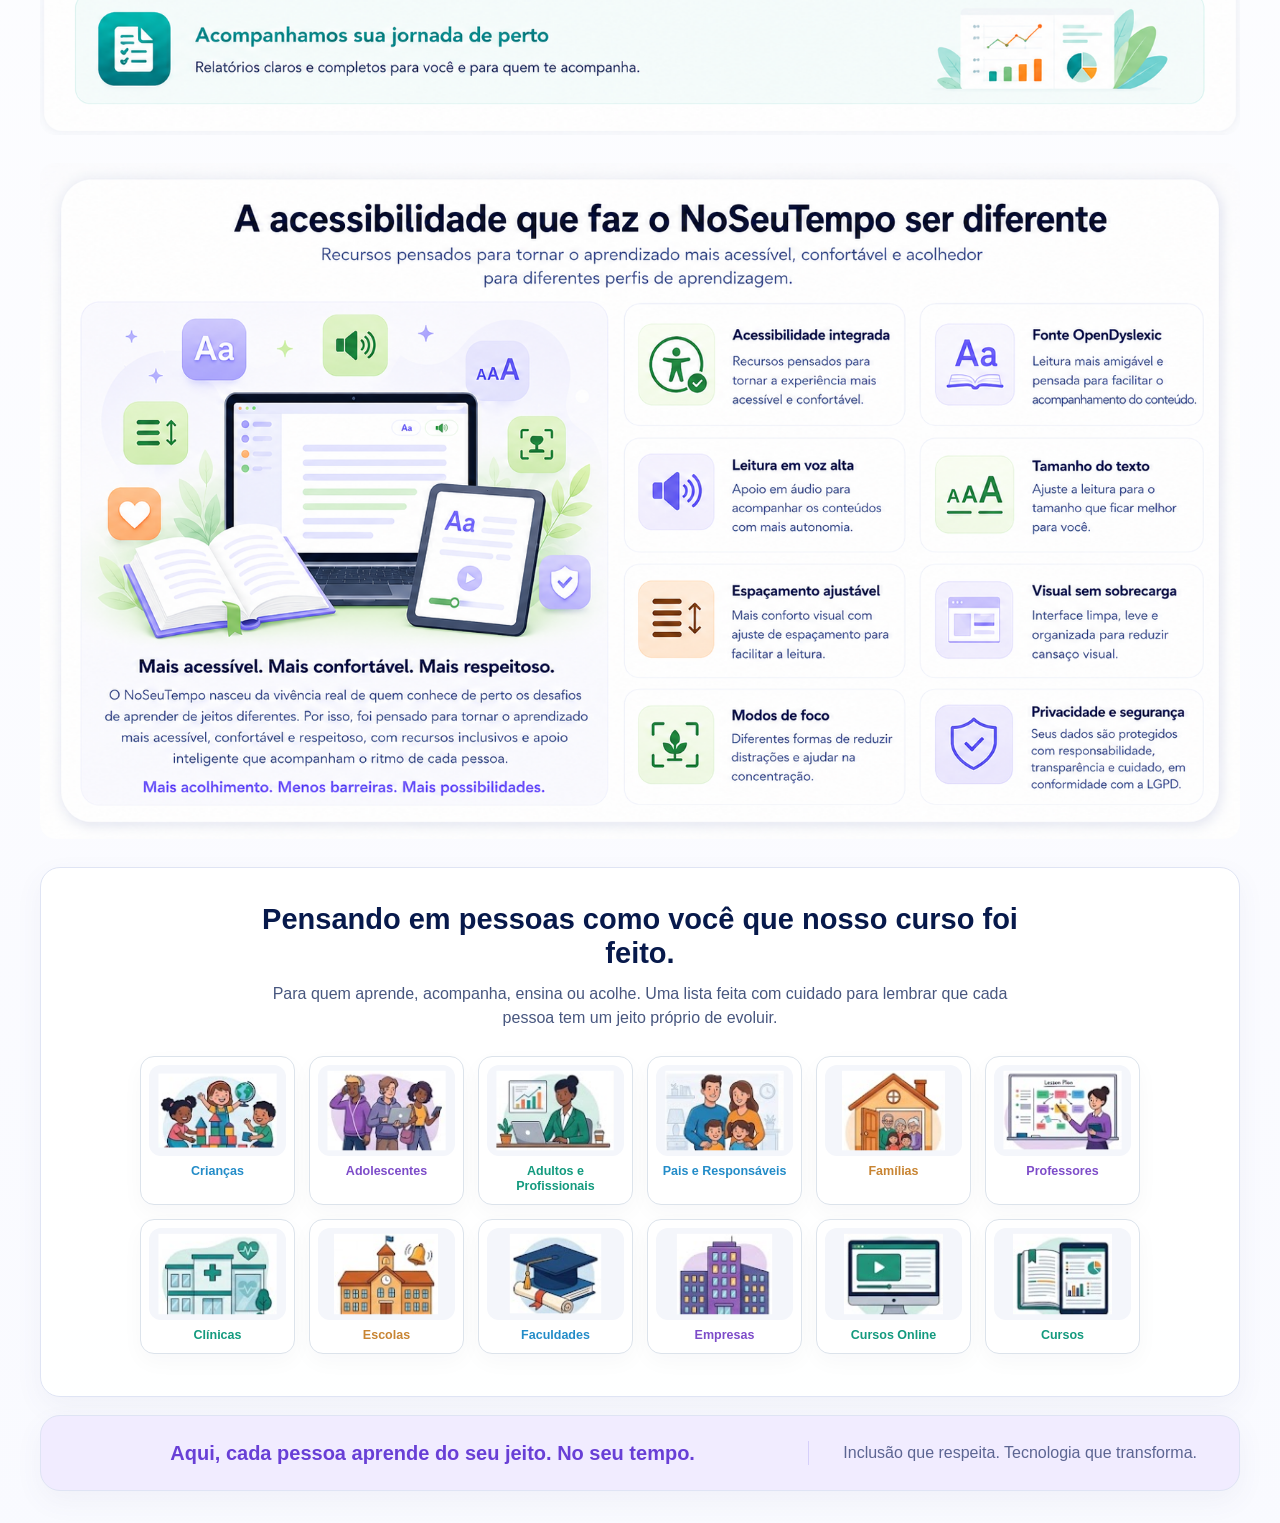
==== commit 3529a14c: "Home: atualiza imagem da jornada com novos textos dos 9 passos (cache-bust v2) Espelha a producao da" ====
--- a/index.html
+++ b/index.html
@@ -99,7 +99,7 @@
 
       <section class="acc-v2" id="jornada" aria-labelledby="journey-title">
         <h2 id="journey-title" style="position:absolute;width:1px;height:1px;padding:0;margin:-1px;overflow:hidden;clip:rect(0 0 0 0);white-space:nowrap;border:0;">Como funciona a jornada</h2>
-        <img class="acc-img" src="assets/home/jornada.png?v=1" alt="Como funciona a jornada — uma experiência personalizada que acompanha cada pessoa do início ao desenvolvimento. Etapas: Conhecendo melhor você, Escolha da jornada, Conteúdo adaptado, Jogos educativos, Interação com a Geni, Conversas que te fazem evoluir, Desenvolvimento emocional, Evolução no seu ritmo e Relatórios de evolução. Acompanhamos sua jornada de perto com relatórios claros e completos." />
+        <img class="acc-img" src="assets/home/jornada.png?v=2" alt="Como funciona a jornada — uma experiência personalizada que acompanha cada pessoa do início ao desenvolvimento. Etapas: Te Conhecendo Melhor, Escolha da Jornada, Conteúdo Adaptado, Jogos Educativos, Interação com a Geni IA, Conversas que te fazem evoluir, Desenvolvimento Emocional, Evolução no seu ritmo e Relatórios de Evolução. Acompanhamos sua jornada de perto com relatórios claros e completos." />
       </section>
 
       <section class="acc-v2" id="acessibilidade" aria-labelledby="a11y-title">
